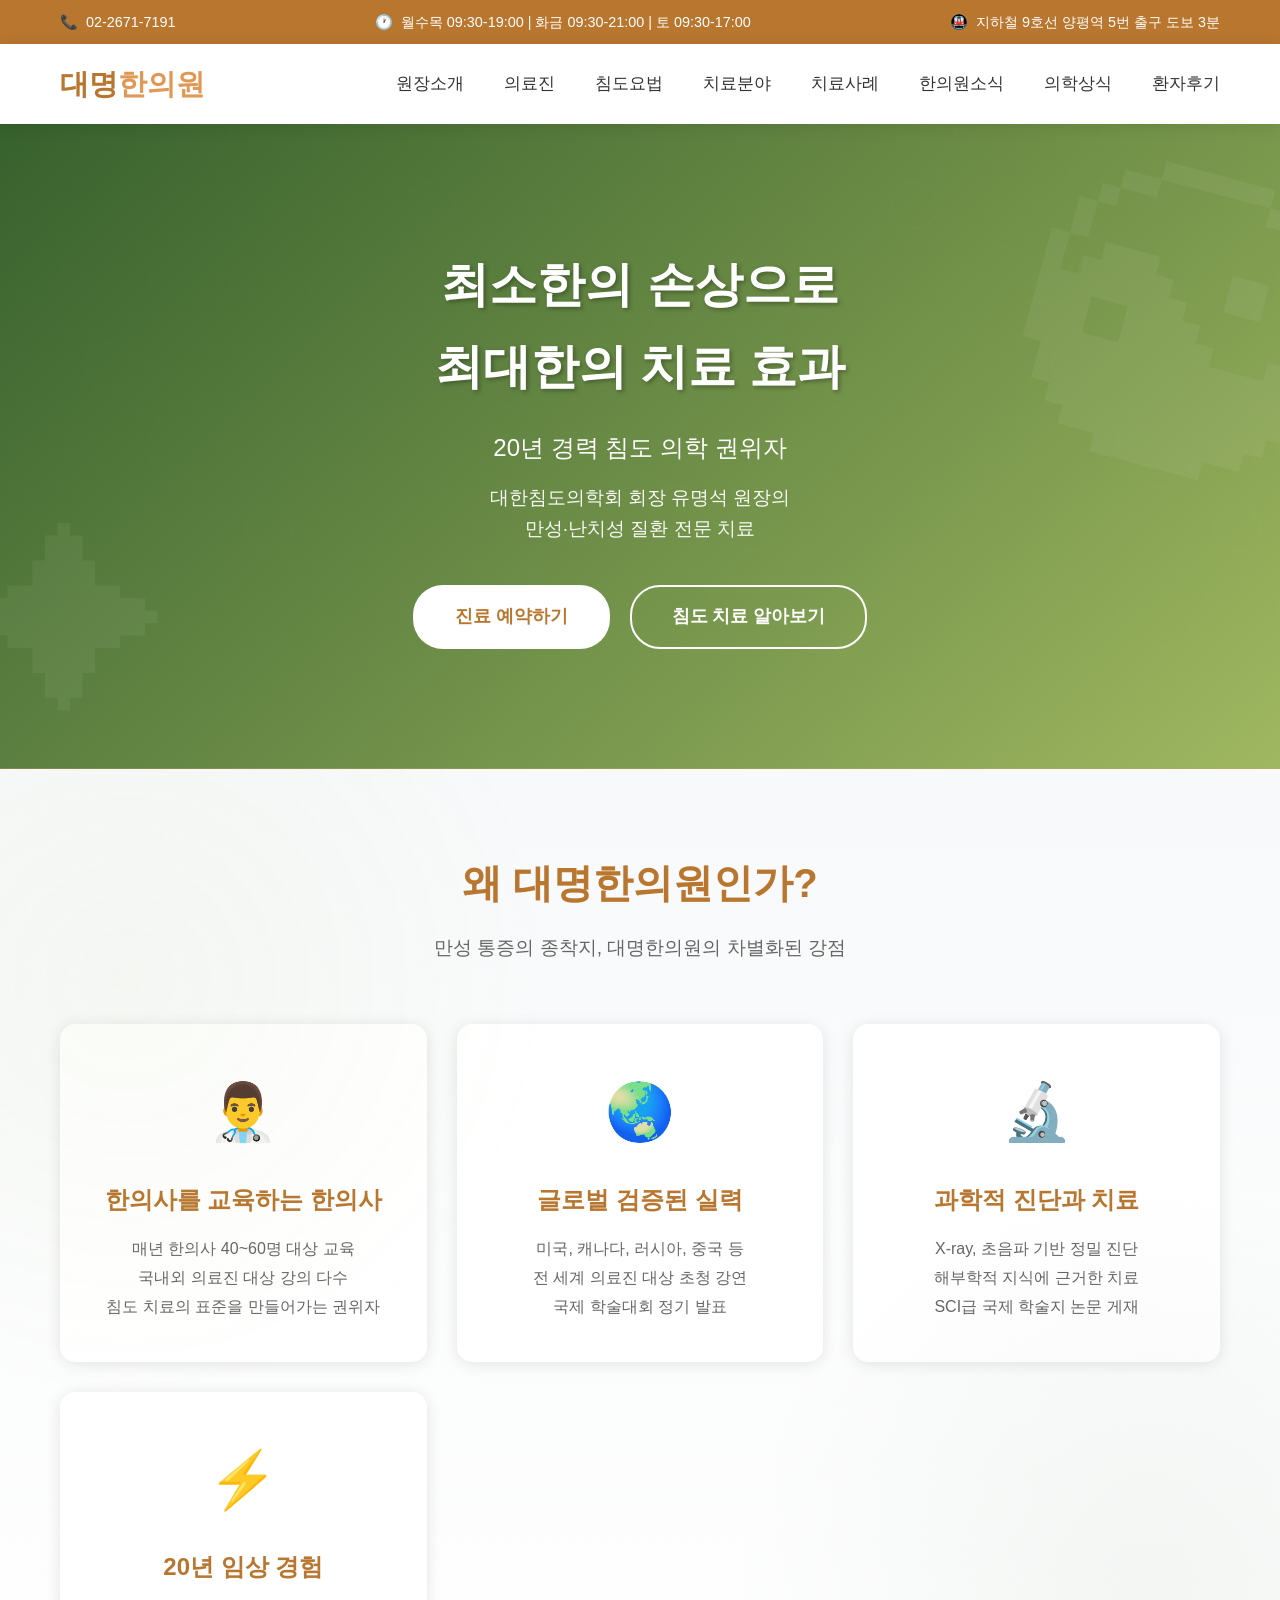
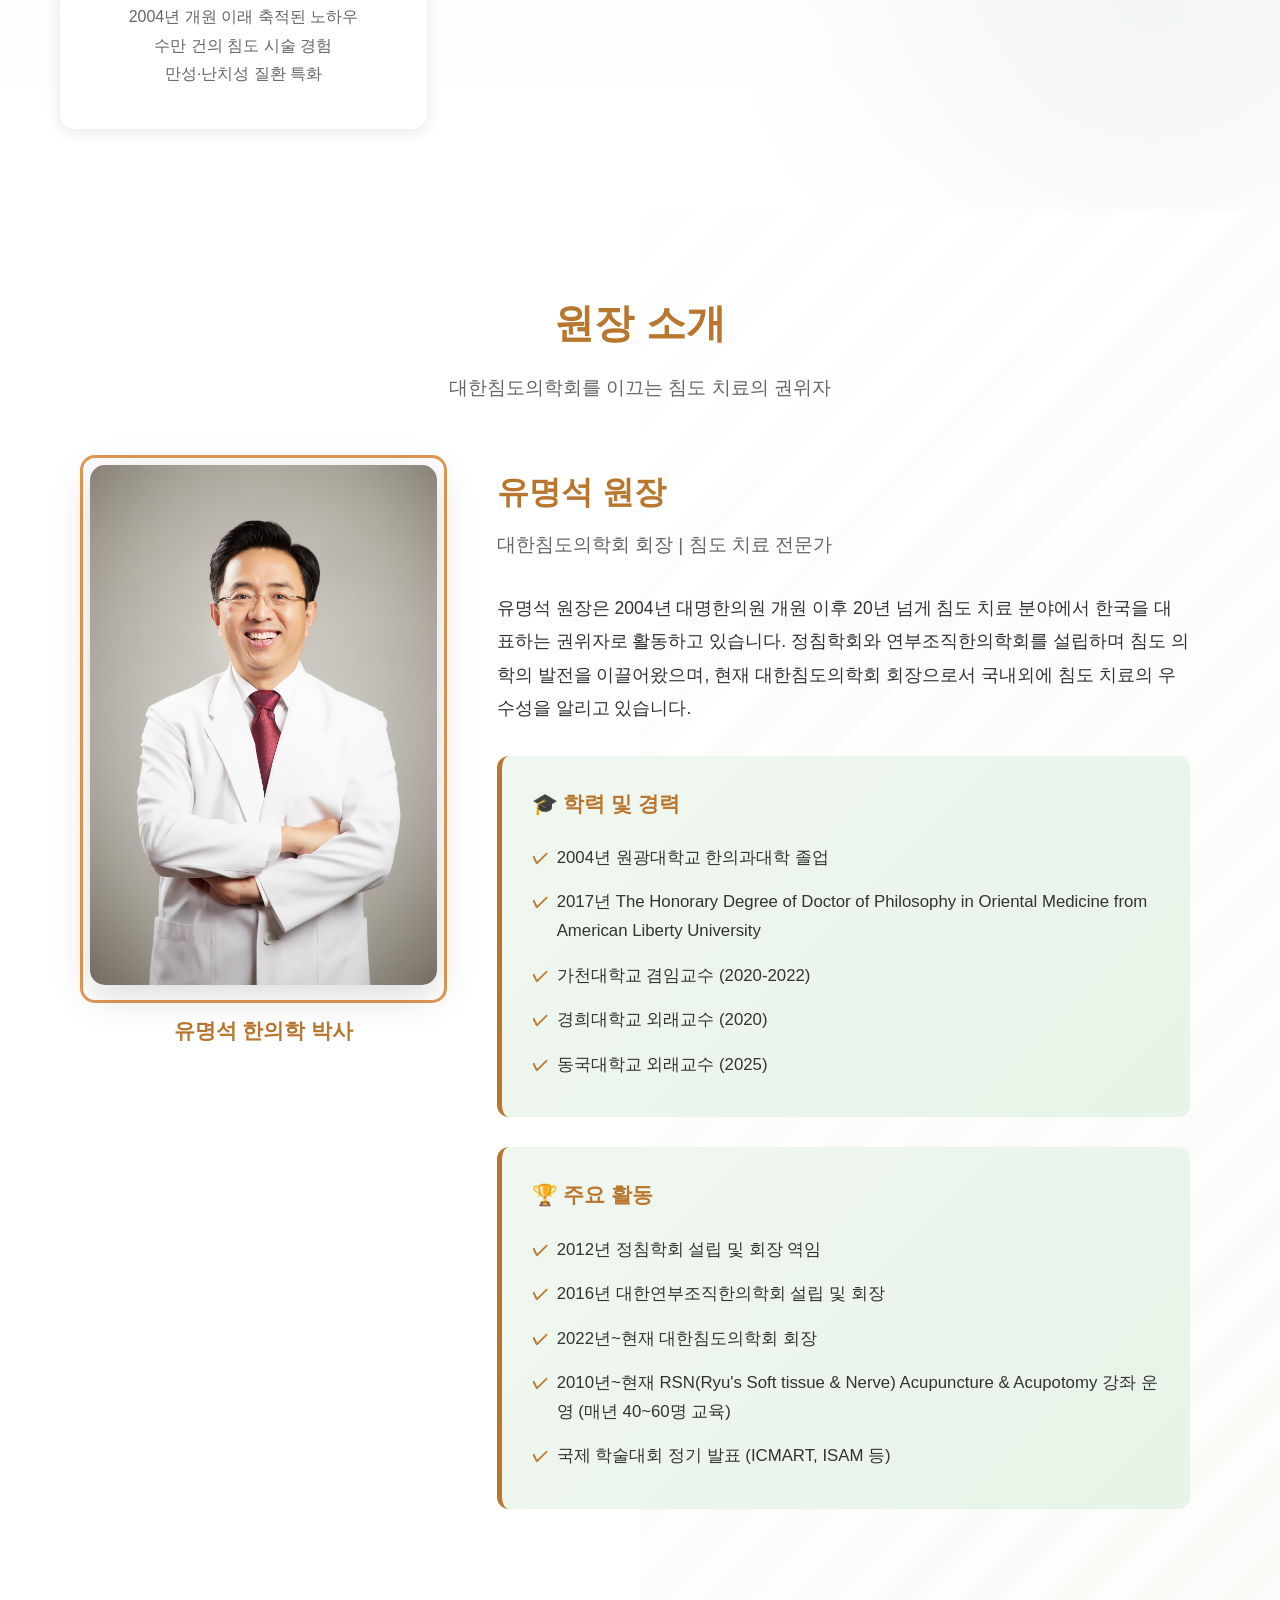
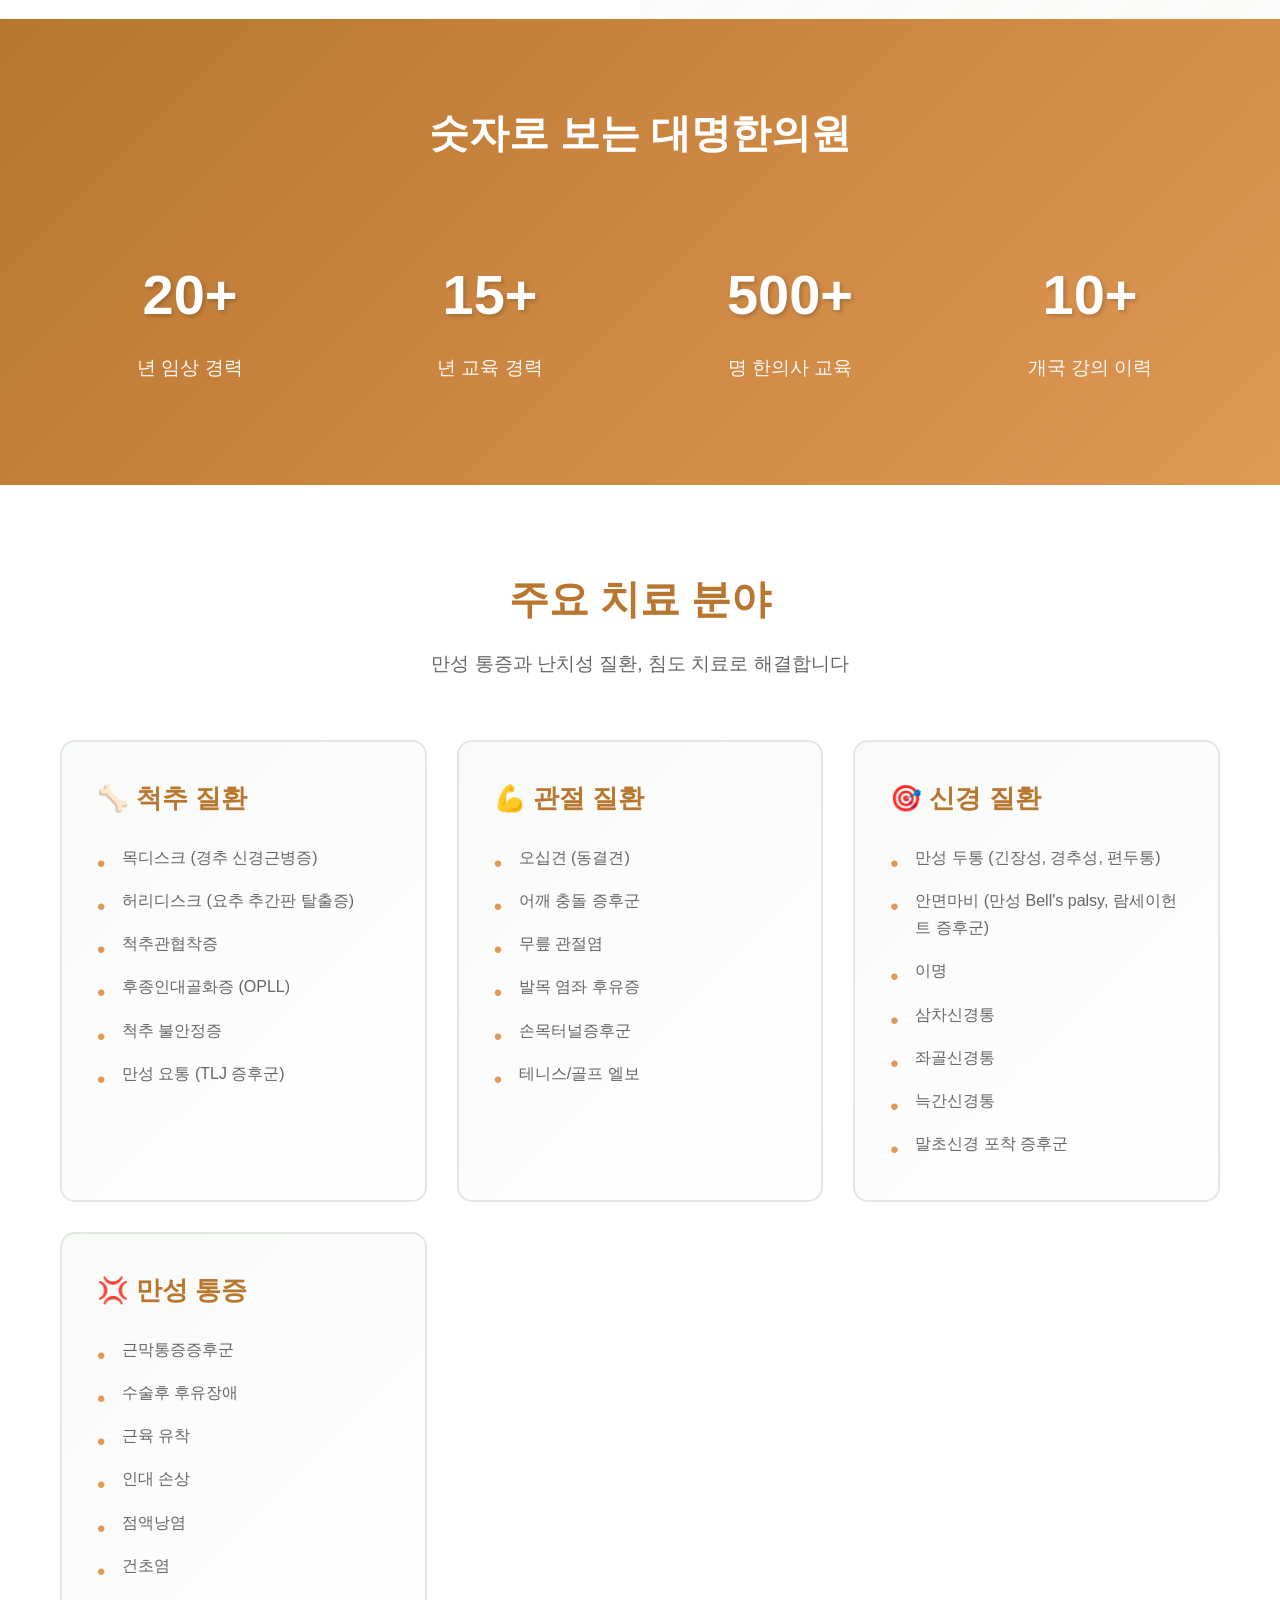
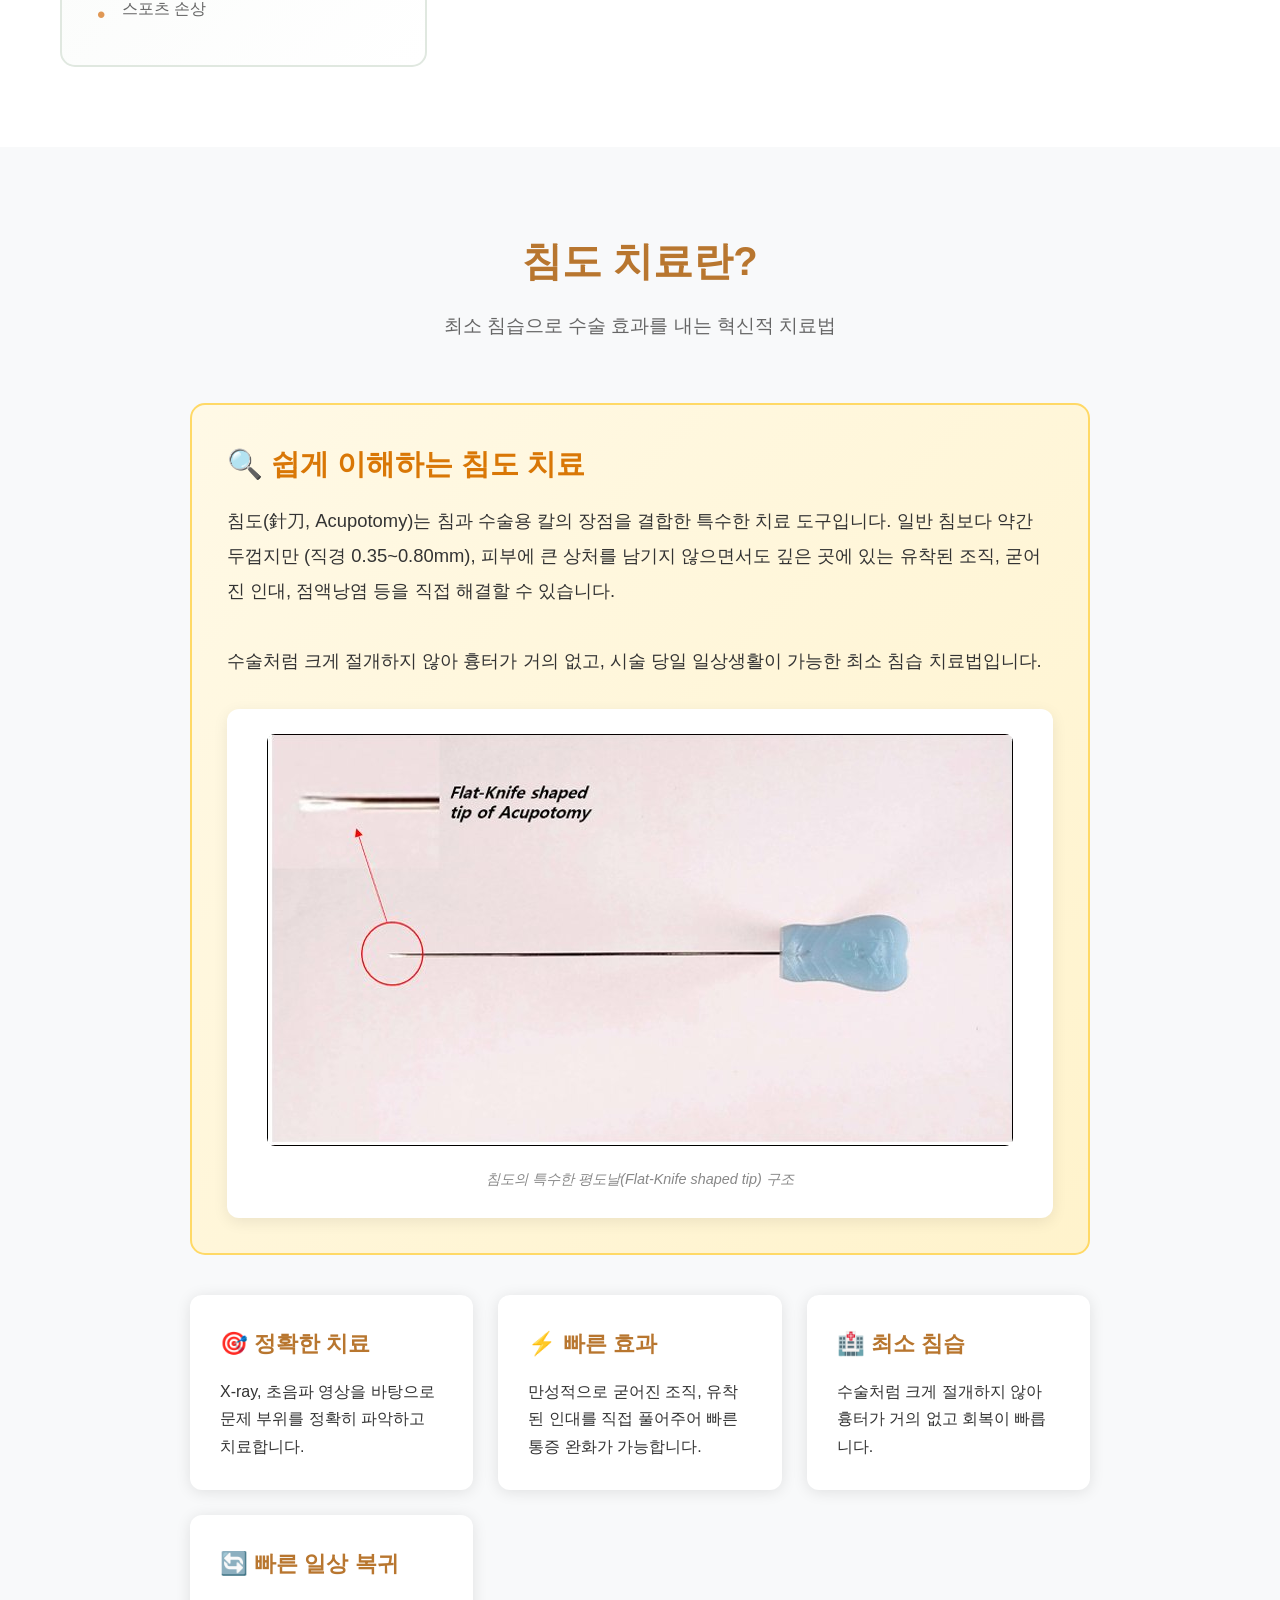
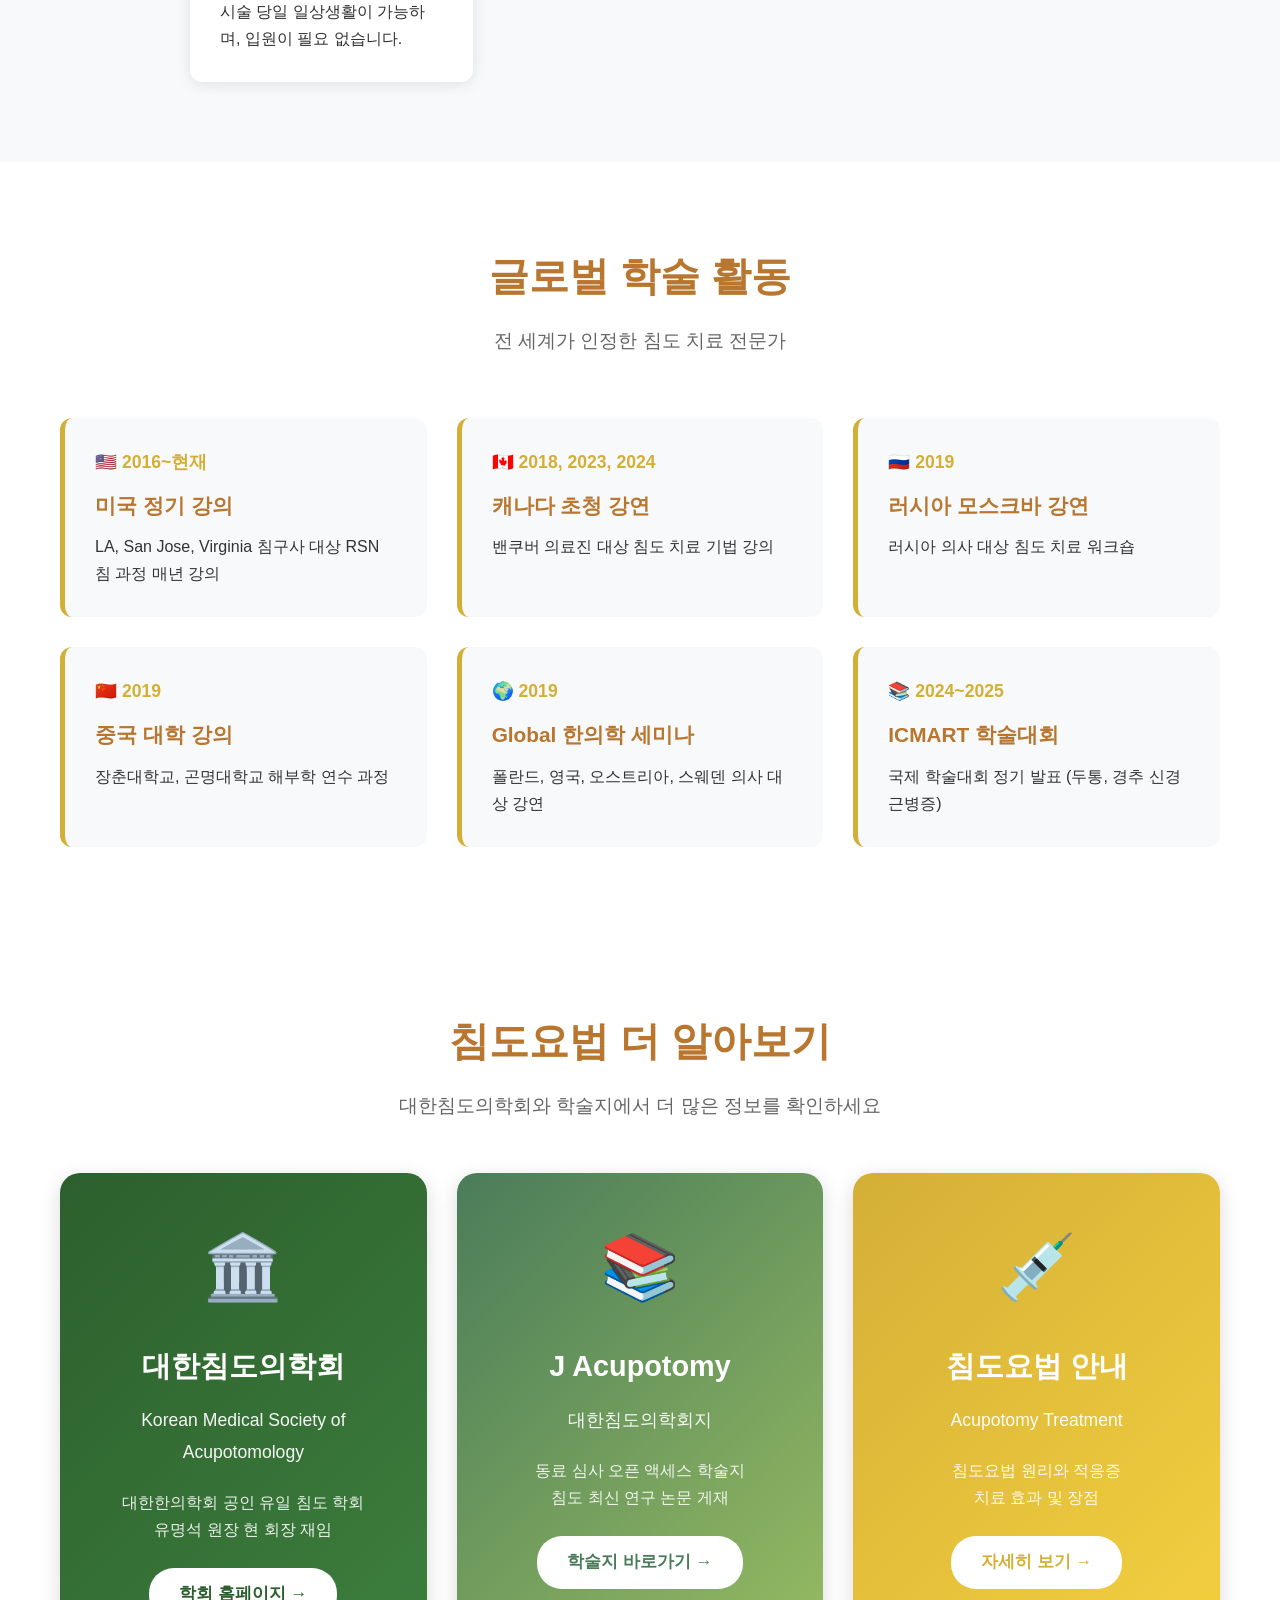
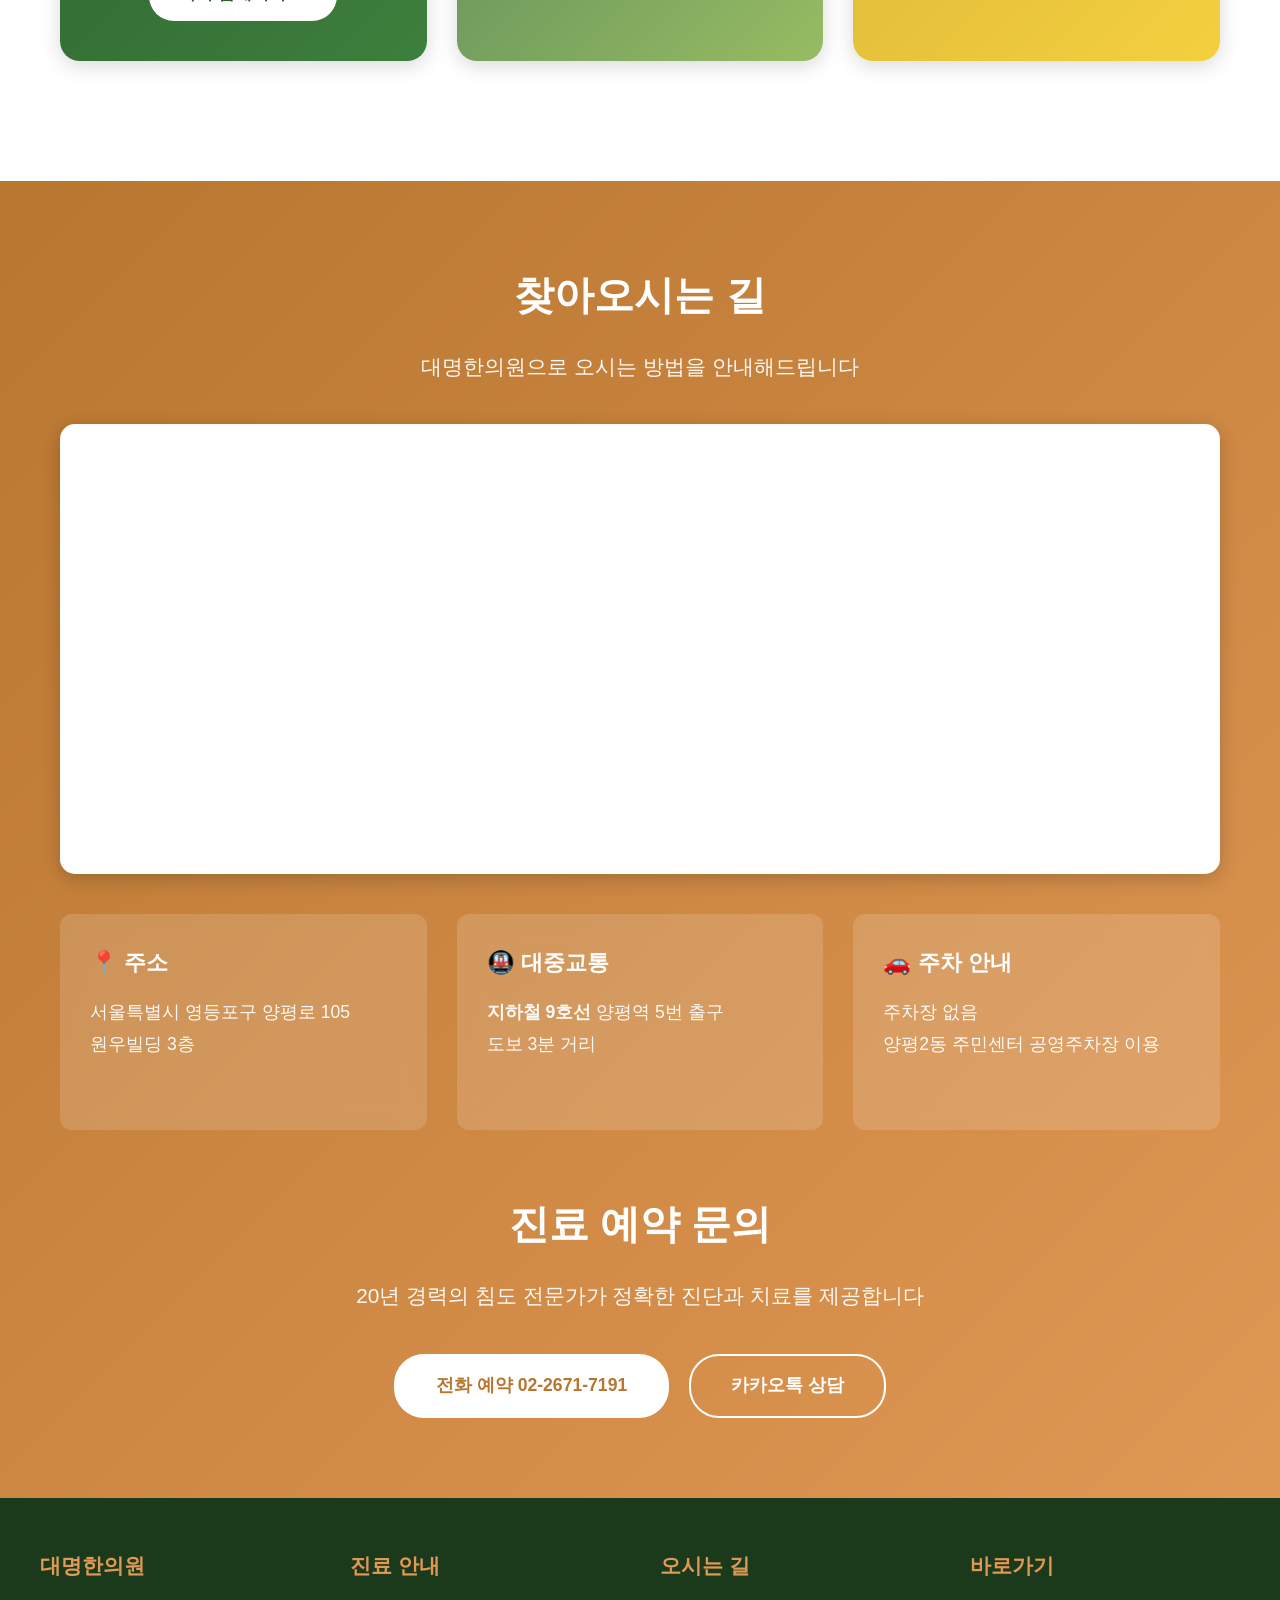
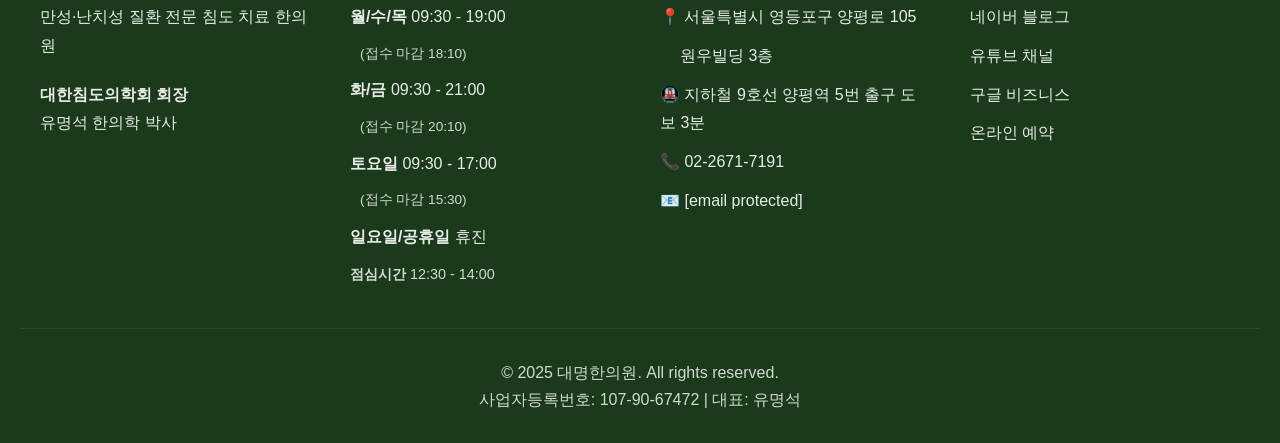
==== index.html @ 182ee4d7 "Update index.html" ====
<!DOCTYPE html>
<html lang="ko">
<head>
    <meta charset="UTF-8">
    <meta name="viewport" content="width=device-width, initial-scale=1.0">
    <meta name="description" content="대명한의원 - 대한침도의학회 회장 류명석 원장의 침도 치료 전문 한의원. 목디스크, 허리디스크, 오십견 등 만성 통증 치료">
    <meta name="keywords" content="침도치료, 대명한의원, 류명석, 목디스크, 허리디스크, 오십견, 만성통증, 낙성대역">
    <title>대명한의원 - 침도 치료 전문 한의원</title>
    <style>
        * {
            margin: 0;
            padding: 0;
            box-sizing: border-box;
        }
        
        :root {
            --primary-color: #b8762f;
            --secondary-color: #e09855;
            --accent-color: #d4af37;
            --text-dark: #333;
            --text-light: #666;
            --bg-light: #f8f9fa;
            --shadow: 0 2px 15px rgba(0,0,0,0.1);
        }
        
        body {
            font-family: 'Noto Sans KR', -apple-system, BlinkMacSystemFont, sans-serif;
            line-height: 1.7;
            color: var(--text-dark);
            background-color: white;
        }
        
        /* 상단 정보바 */
        .top-bar {
            background-color: var(--primary-color);
            color: white;
            padding: 10px 0;
            font-size: 0.9em;
        }
        
        .top-bar-content {
            max-width: 1200px;
            margin: 0 auto;
            padding: 0 20px;
            display: flex;
            justify-content: space-between;
            align-items: center;
            flex-wrap: wrap;
            gap: 15px;
        }
        
        .top-bar-item {
            display: flex;
            align-items: center;
            gap: 8px;
        }
        
        /* 네비게이션 */
        nav {
            background: white;
            box-shadow: var(--shadow);
            position: sticky;
            top: 0;
            z-index: 1000;
        }
        
        .nav-container {
            max-width: 1200px;
            margin: 0 auto;
            padding: 0 20px;
            display: flex;
            justify-content: space-between;
            align-items: center;
            height: 80px;
        }
        
        .logo {
            font-size: 1.8em;
            font-weight: 700;
            color: var(--primary-color);
            text-decoration: none;
        }
        
        .logo span {
            color: var(--secondary-color);
        }
        
        .nav-menu {
            display: flex;
            list-style: none;
            gap: 40px;
        }
        
        .nav-menu a {
            text-decoration: none;
            color: var(--text-dark);
            font-weight: 500;
            font-size: 1.05em;
            transition: color 0.3s;
            position: relative;
        }
        
        .nav-menu a:hover {
            color: var(--primary-color);
        }
        
        .nav-menu a::after {
            content: '';
            position: absolute;
            bottom: -5px;
            left: 0;
            width: 0;
            height: 2px;
            background: var(--primary-color);
            transition: width 0.3s;
        }
        
        .nav-menu a:hover::after {
            width: 100%;
        }
        
        .mobile-menu-btn {
            display: none;
            font-size: 1.5em;
            background: none;
            border: none;
            cursor: pointer;
            color: var(--primary-color);
        }
        
        /* 히어로 섹션 */
        .hero {
            background: 
                linear-gradient(135deg, rgba(44, 95, 45, 0.92) 0%, rgba(151, 188, 98, 0.88) 100%),
                url('hero-bg.jpg');
            background-size: cover;
            background-position: center;
            color: white;
            padding: 120px 20px;
            text-align: center;
            position: relative;
            overflow: hidden;
        }
        
        .hero::before {
            content: '☯';
            position: absolute;
            font-size: 300px;
            opacity: 0.05;
            top: -50px;
            right: -50px;
            transform: rotate(15deg);
            pointer-events: none;
        }
        
        .hero::after {
            content: '✦';
            position: absolute;
            font-size: 200px;
            opacity: 0.05;
            bottom: -30px;
            left: -30px;
            pointer-events: none;
        }
        
        .hero-content {
            max-width: 900px;
            margin: 0 auto;
        }
        
        .hero h1 {
            font-size: 3em;
            margin-bottom: 20px;
            font-weight: 700;
            text-shadow: 2px 2px 4px rgba(0,0,0,0.3);
        }
        
        .hero-tagline {
            font-size: 1.5em;
            margin-bottom: 15px;
            font-weight: 300;
        }
        
        .hero-subtitle {
            font-size: 1.2em;
            margin-bottom: 40px;
            opacity: 0.95;
            line-height: 1.6;
        }
        
        .hero-buttons {
            display: flex;
            gap: 20px;
            justify-content: center;
            flex-wrap: wrap;
        }
        
        .btn {
            display: inline-block;
            padding: 15px 40px;
            border-radius: 30px;
            text-decoration: none;
            font-weight: 600;
            font-size: 1.1em;
            transition: all 0.3s ease;
            border: 2px solid transparent;
        }
        
        .btn-primary {
            background: white;
            color: var(--primary-color);
        }
        
        .btn-primary:hover {
            transform: translateY(-3px);
            box-shadow: 0 10px 25px rgba(0,0,0,0.3);
        }
        
        .btn-secondary {
            background: transparent;
            color: white;
            border-color: white;
        }
        
        .btn-secondary:hover {
            background: white;
            color: var(--primary-color);
        }
        
        /* 컨테이너 */
        .container {
            max-width: 1200px;
            margin: 0 auto;
            padding: 0 20px;
        }
        
        /* 섹션 공통 */
        section {
            padding: 80px 20px;
        }
        
        .section-header {
            text-align: center;
            margin-bottom: 60px;
        }
        
        .section-header h2 {
            font-size: 2.5em;
            color: var(--primary-color);
            margin-bottom: 15px;
        }
        
        .section-header p {
            font-size: 1.2em;
            color: var(--text-light);
        }
        
        /* 특징 섹션 */
        .features {
            background: 
                linear-gradient(180deg, #f8f9fa 0%, #ffffff 100%),
                repeating-linear-gradient(
                    0deg,
                    transparent,
                    transparent 50px,
                    rgba(44, 95, 45, 0.02) 50px,
                    rgba(44, 95, 45, 0.02) 51px
                );
            position: relative;
        }
        
        .features::before {
            content: '';
            position: absolute;
            top: 0;
            left: 0;
            right: 0;
            bottom: 0;
            background-image: 
                radial-gradient(circle at 10% 20%, rgba(151, 188, 98, 0.05) 0%, transparent 30%),
                radial-gradient(circle at 90% 80%, rgba(44, 95, 45, 0.05) 0%, transparent 30%);
            pointer-events: none;
        }
        
        .features-grid {
            display: grid;
            grid-template-columns: repeat(auto-fit, minmax(280px, 1fr));
            gap: 30px;
            margin-top: 50px;
        }
        
        .feature-card {
            background: white;
            padding: 40px 30px;
            border-radius: 15px;
            box-shadow: var(--shadow);
            text-align: center;
            transition: all 0.3s ease;
        }
        
        .feature-card:hover {
            transform: translateY(-10px);
            box-shadow: 0 10px 30px rgba(44, 95, 45, 0.2);
        }
        
        .feature-icon {
            font-size: 3.5em;
            margin-bottom: 20px;
        }
        
        .feature-card h3 {
            color: var(--primary-color);
            font-size: 1.5em;
            margin-bottom: 15px;
        }
        
        .feature-card p {
            color: var(--text-light);
            line-height: 1.8;
        }
        
        /* 원장 소개 */
        .director {
            background: white;
            position: relative;
        }
        
        .director::before {
            content: '';
            position: absolute;
            top: 0;
            right: 0;
            width: 50%;
            height: 100%;
            background: 
                linear-gradient(135deg, transparent 0%, rgba(151, 188, 98, 0.03) 100%),
                repeating-linear-gradient(
                    -45deg,
                    transparent,
                    transparent 30px,
                    rgba(44, 95, 45, 0.01) 30px,
                    rgba(44, 95, 45, 0.01) 60px
                );
            pointer-events: none;
            z-index: 0;
        }
        
        .director .container {
            position: relative;
            z-index: 1;
        }
        
        .director-content {
            display: grid;
            grid-template-columns: 1fr 2fr;
            gap: 60px;
            align-items: start;
            max-width: 1100px;
            margin: 0 auto;
        }
        
        .director-image-section {
            text-align: center;
        }
        
        .director-image-wrapper {
            position: relative;
            display: inline-block;
        }
        
        .director-image-wrapper::before {
            content: '';
            position: absolute;
            top: -10px;
            left: -10px;
            right: -10px;
            bottom: -10px;
            border: 3px solid var(--secondary-color);
            border-radius: 15px;
            z-index: -1;
        }
        
        .director-image {
            width: 100%;
            max-width: 350px;
            border-radius: 15px;
            box-shadow: 0 10px 40px rgba(0,0,0,0.15);
        }
        
        .director-title {
            margin-top: 20px;
            font-size: 1.3em;
            color: var(--primary-color);
            font-weight: 600;
        }
        
        .director-info h3 {
            color: var(--primary-color);
            font-size: 2em;
            margin-bottom: 10px;
        }
        
        .director-position {
            color: var(--text-light);
            font-size: 1.2em;
            margin-bottom: 30px;
        }
        
        .credentials {
            background: linear-gradient(135deg, #f0f7f0 0%, #e8f4e8 100%);
            padding: 30px;
            border-radius: 12px;
            border-left: 5px solid var(--primary-color);
            margin: 30px 0;
        }
        
        .credentials h4 {
            color: var(--primary-color);
            font-size: 1.3em;
            margin-bottom: 15px;
        }
        
        .credentials ul {
            list-style: none;
        }
        
        .credentials li {
            padding: 8px 0;
            padding-left: 25px;
            position: relative;
            font-size: 1.05em;
        }
        
        .credentials li::before {
            content: '✓';
            position: absolute;
            left: 0;
            color: var(--primary-color);
            font-weight: bold;
        }
        
        /* 통계 */
        .stats {
            background: linear-gradient(135deg, var(--primary-color) 0%, var(--secondary-color) 100%);
            color: white;
            text-align: center;
        }
        
        .stats-grid {
            display: grid;
            grid-template-columns: repeat(auto-fit, minmax(200px, 1fr));
            gap: 40px;
            margin-top: 50px;
        }
        
        .stat-item {
            padding: 20px;
        }
        
        .stat-number {
            font-size: 3.5em;
            font-weight: 700;
            margin-bottom: 10px;
            text-shadow: 2px 2px 4px rgba(0,0,0,0.2);
        }
        
        .stat-label {
            font-size: 1.2em;
            opacity: 0.95;
        }
        
        /* 치료 분야 */
        .treatments {
            background: white;
        }
        
        .treatment-grid {
            display: grid;
            grid-template-columns: repeat(auto-fit, minmax(300px, 1fr));
            gap: 30px;
            margin-top: 50px;
        }
        
        .treatment-card {
            background: linear-gradient(135deg, #f8faf8 0%, #ffffff 100%);
            padding: 35px;
            border-radius: 15px;
            border: 2px solid #e0e8e0;
            transition: all 0.3s ease;
        }
        
        .treatment-card:hover {
            border-color: var(--secondary-color);
            box-shadow: 0 8px 25px rgba(44, 95, 45, 0.15);
            transform: translateY(-5px);
        }
        
        .treatment-card h3 {
            color: var(--primary-color);
            font-size: 1.6em;
            margin-bottom: 15px;
            display: flex;
            align-items: center;
            gap: 10px;
        }
        
        .treatment-card ul {
            list-style: none;
            color: var(--text-light);
        }
        
        .treatment-card li {
            padding: 8px 0;
            padding-left: 25px;
            position: relative;
        }
        
        .treatment-card li::before {
            content: '•';
            position: absolute;
            left: 0;
            color: var(--secondary-color);
            font-size: 1.5em;
        }
        
        /* 침도 설명 */
        .acupotomy-info {
            background: var(--bg-light);
        }
        
        .acupotomy-content {
            max-width: 900px;
            margin: 0 auto;
        }
        
        .info-highlight {
            background: linear-gradient(135deg, #fff9e6 0%, #fff3cc 100%);
            padding: 35px;
            border-radius: 15px;
            border: 2px solid #ffd966;
            margin: 30px 0;
        }
        
        .info-highlight h3 {
            color: #d97706;
            font-size: 1.8em;
            margin-bottom: 15px;
        }
        
        .info-highlight p {
            font-size: 1.15em;
            line-height: 1.9;
            color: var(--text-dark);
        }
        
        .comparison-grid {
            display: grid;
            grid-template-columns: repeat(auto-fit, minmax(250px, 1fr));
            gap: 25px;
            margin-top: 40px;
        }
        
        .comparison-item {
            background: white;
            padding: 30px;
            border-radius: 12px;
            box-shadow: var(--shadow);
        }
        
        .comparison-item h4 {
            color: var(--primary-color);
            font-size: 1.4em;
            margin-bottom: 15px;
            display: flex;
            align-items: center;
            gap: 10px;
        }
        
        /* 글로벌 활동 */
        .global {
            background: white;
        }
        
        .global-grid {
            display: grid;
            grid-template-columns: repeat(auto-fit, minmax(280px, 1fr));
            gap: 30px;
            margin-top: 50px;
        }
        
        .global-card {
            background: var(--bg-light);
            padding: 30px;
            border-radius: 12px;
            border-left: 5px solid var(--accent-color);
        }
        
        .global-card h4 {
            color: var(--primary-color);
            font-size: 1.3em;
            margin-bottom: 10px;
        }
        
        .global-year {
            color: var(--accent-color);
            font-weight: 600;
            font-size: 1.1em;
            margin-bottom: 10px;
        }
        
        /* CTA 섹션 */
        .cta {
            background: linear-gradient(135deg, var(--primary-color) 0%, var(--secondary-color) 100%);
            color: white;
            text-align: center;
            padding: 80px 20px;
        }
        
        .cta h2 {
            font-size: 2.5em;
            margin-bottom: 20px;
        }
        
        .cta p {
            font-size: 1.3em;
            margin-bottom: 40px;
            opacity: 0.95;
        }
        
        /* 푸터 */
        footer {
            background: #1a3a1b;
            color: white;
            padding: 50px 20px 30px;
        }
        
        .footer-content {
            max-width: 1200px;
            margin: 0 auto;
            display: grid;
            grid-template-columns: repeat(auto-fit, minmax(250px, 1fr));
            gap: 40px;
            margin-bottom: 30px;
        }
        
        .footer-section h3 {
            color: var(--secondary-color);
            margin-bottom: 20px;
            font-size: 1.3em;
        }
        
        .footer-section p,
        .footer-section li {
            margin-bottom: 10px;
            opacity: 0.9;
            line-height: 1.8;
        }
        
        .footer-section ul {
            list-style: none;
        }
        
        .footer-section a {
            color: white;
            text-decoration: none;
            transition: color 0.3s;
        }
        
        .footer-section a:hover {
            color: var(--secondary-color);
        }
        
        .footer-bottom {
            text-align: center;
            padding-top: 30px;
            border-top: 1px solid rgba(255,255,255,0.1);
            opacity: 0.8;
        }
        
        /* 반응형 */
        @media (max-width: 968px) {
            .nav-menu {
                display: none;
            }
            
            .mobile-menu-btn {
                display: block;
            }
            
            .hero h1 {
                font-size: 2.2em;
            }
            
            .hero-tagline {
                font-size: 1.2em;
            }
            
            .director-content {
                grid-template-columns: 1fr;
                gap: 40px;
            }
            
            .section-header h2 {
                font-size: 2em;
            }
        }
        
        @media (max-width: 640px) {
            .hero h1 {
                font-size: 1.8em;
            }
            
            .hero-buttons {
                flex-direction: column;
            }
            
            .btn {
                width: 100%;
            }
            
            .stat-number {
                font-size: 2.5em;
            }
        }
    </style>
</head>
<body>
    <!-- 상단 정보바 -->
    <div class="top-bar">
        <div class="top-bar-content">
            <div class="top-bar-item">
                <span>📞</span>
                <span>02-2671-7191</span>
            </div>
            <div class="top-bar-item">
                <span>🕐</span>
                <span>월수목 09:30-19:00 | 화금 09:30-21:00 | 토 09:30-17:00</span>
            </div>
            <div class="top-bar-item">
                <span>🚇</span>
                <span>지하철 9호선 양평역 5번 출구 도보 3분</span>
            </div>
        </div>
    </div>

    <!-- 네비게이션 -->
    <nav>
        <div class="nav-container">
            <a href="#" class="logo">대명<span>한의원</span></a>
            <ul class="nav-menu">
                <li><a href="#about">원장소개</a></li>
                <li><a href="doctors.html">의료진</a></li>
                <li><a href="acupotomy.html">침도요법</a></li>
                <li><a href="#treatment">치료분야</a></li>
                <li><a href="cases.html">치료사례</a></li>
                <li><a href="news.html">한의원소식</a></li>
                <li><a href="health-tips.html">의학상식</a></li>
                <li><a href="reviews.html">환자후기</a></li>
            </ul>
            <button class="mobile-menu-btn">☰</button>
        </div>
    </nav>

    <!-- 히어로 섹션 -->
    <section class="hero">
        <div class="hero-content">
            <h1>최소한의 손상으로<br>최대한의 치료 효과</h1>
            <p class="hero-tagline">20년 경력 침도 의학 권위자</p>
            <p class="hero-subtitle">
                대한침도의학회 회장 유명석 원장의<br>
                만성·난치성 질환 전문 치료
            </p>
            <div class="hero-buttons">
                <a href="#contact" class="btn btn-primary">진료 예약하기</a>
                <a href="#acupotomy" class="btn btn-secondary">침도 치료 알아보기</a>
            </div>
        </div>
    </section>

    <!-- 특징 섹션 -->
    <section class="features">
        <div class="container">
            <div class="section-header">
                <h2>왜 대명한의원인가?</h2>
                <p>만성 통증의 종착지, 대명한의원의 차별화된 강점</p>
            </div>
            <div class="features-grid">
                <div class="feature-card">
                    <div class="feature-icon">👨‍⚕️</div>
                    <h3>한의사를 교육하는 한의사</h3>
                    <p>매년 한의사 40~60명 대상 교육<br>국내외 의료진 대상 강의 다수<br>침도 치료의 표준을 만들어가는 권위자</p>
                </div>
                <div class="feature-card">
                    <div class="feature-icon">🌏</div>
                    <h3>글로벌 검증된 실력</h3>
                    <p>미국, 캐나다, 러시아, 중국 등<br>전 세계 의료진 대상 초청 강연<br>국제 학술대회 정기 발표</p>
                </div>
                <div class="feature-card">
                    <div class="feature-icon">🔬</div>
                    <h3>과학적 진단과 치료</h3>
                    <p>X-ray, 초음파 기반 정밀 진단<br>해부학적 지식에 근거한 치료<br>SCI급 국제 학술지 논문 게재</p>
                </div>
                <div class="feature-card">
                    <div class="feature-icon">⚡</div>
                    <h3>20년 임상 경험</h3>
                    <p>2004년 개원 이래 축적된 노하우<br>수만 건의 침도 시술 경험<br>만성·난치성 질환 특화</p>
                </div>
            </div>
        </div>
    </section>

    <!-- 원장 소개 -->
    <section class="director" id="about">
        <div class="container">
            <div class="section-header">
                <h2>원장 소개</h2>
                <p>대한침도의학회를 이끄는 침도 치료의 권위자</p>
            </div>
            <div class="director-content">
                <div class="director-image-section">
                    <div class="director-image-wrapper">
                        <img src="ryu-director.jpg" alt="유명석 원장" class="director-image">
                    </div>
                    <p class="director-title">유명석 한의학 박사</p>
                </div>
                <div class="director-info">
                    <h3>유명석 원장</h3>
                    <p class="director-position">대한침도의학회 회장 | 침도 치료 전문가</p>
                    
                    <p style="font-size: 1.1em; line-height: 1.9; margin-bottom: 30px;">
                        유명석 원장은 2004년 대명한의원 개원 이후 20년 넘게 침도 치료 분야에서 
                        한국을 대표하는 권위자로 활동하고 있습니다. 정침학회와 연부조직한의학회를 
                        설립하며 침도 의학의 발전을 이끌어왔으며, 현재 대한침도의학회 회장으로서 
                        국내외에 침도 치료의 우수성을 알리고 있습니다.
                    </p>
                    
                    <div class="credentials">
                        <h4>🎓 학력 및 경력</h4>
                        <ul>
                            <li>2004년 원광대학교 한의과대학 졸업</li>
                            <li>2017년 The Honorary Degree of Doctor of Philosophy in Oriental Medicine from American Liberty University</li>
                            <li>가천대학교 겸임교수 (2020-2022)</li>
                            <li>경희대학교 외래교수 (2020)</li>
                            <li>동국대학교 외래교수 (2025)</li>
                        </ul>
                    </div>
                    
                    <div class="credentials">
                        <h4>🏆 주요 활동</h4>
                        <ul>
                            <li>2012년 정침학회 설립 및 회장 역임</li>
                            <li>2016년 대한연부조직한의학회 설립 및 회장</li>
                            <li>2022년~현재 대한침도의학회 회장</li>
                            <li>2010년~현재 RSN(Ryu's Soft tissue & Nerve) Acupuncture & Acupotomy 강좌 운영 (매년 40~60명 교육)</li>
                            <li>국제 학술대회 정기 발표 (ICMART, ISAM 등)</li>
                        </ul>
                    </div>
                </div>
            </div>
        </div>
    </section>

    <!-- 통계 섹션 -->
    <section class="stats">
        <div class="container">
            <div class="section-header">
                <h2 style="color: white;">숫자로 보는 대명한의원</h2>
            </div>
            <div class="stats-grid">
                <div class="stat-item">
                    <div class="stat-number">20+</div>
                    <div class="stat-label">년 임상 경력</div>
                </div>
                <div class="stat-item">
                    <div class="stat-number">15+</div>
                    <div class="stat-label">년 교육 경력</div>
                </div>
                <div class="stat-item">
                    <div class="stat-number">500+</div>
                    <div class="stat-label">명 한의사 교육</div>
                </div>
                <div class="stat-item">
                    <div class="stat-number">10+</div>
                    <div class="stat-label">개국 강의 이력</div>
                </div>
            </div>
        </div>
    </section>

    <!-- 치료 분야 -->
    <section class="treatments" id="treatment">
        <div class="container">
            <div class="section-header">
                <h2>주요 치료 분야</h2>
                <p>만성 통증과 난치성 질환, 침도 치료로 해결합니다</p>
            </div>
            <div class="treatment-grid">
                <div class="treatment-card">
                    <h3>🦴 척추 질환</h3>
                    <ul>
                        <li>목디스크 (경추 신경근병증)</li>
                        <li>허리디스크 (요추 추간판 탈출증)</li>
                        <li>척추관협착증</li>
                        <li>후종인대골화증 (OPLL)</li>
                        <li>척추 불안정증</li>
                        <li>만성 요통 (TLJ 증후군)</li>
                    </ul>
                </div>
                <div class="treatment-card">
                    <h3>💪 관절 질환</h3>
                    <ul>
                        <li>오십견 (동결견)</li>
                        <li>어깨 충돌 증후군</li>
                        <li>무릎 관절염</li>
                        <li>발목 염좌 후유증</li>
                        <li>손목터널증후군</li>
                        <li>테니스/골프 엘보</li>
                    </ul>
                </div>
                <div class="treatment-card">
                    <h3>🎯 신경 질환</h3>
                    <ul>
                        <li>만성 두통 (긴장성, 경추성, 편두통)</li>
                        <li>안면마비 (만성 Bell's palsy, 람세이헌트 증후군)</li>
                        <li>이명</li>
                        <li>삼차신경통</li>
                        <li>좌골신경통</li>
                        <li>늑간신경통</li>
                        <li>말초신경 포착 증후군</li>
                    </ul>
                </div>
                <div class="treatment-card">
                    <h3>💢 만성 통증</h3>
                    <ul>
                        <li>근막통증증후군</li>
                        <li>수술후 후유장애</li>
                        <li>근육 유착</li>
                        <li>인대 손상</li>
                        <li>점액낭염</li>
                        <li>건초염</li>
                        <li>스포츠 손상</li>
                    </ul>
                </div>
        </div>
    </section>

    <!-- 침도 치료 설명 -->
    <section class="acupotomy-info" id="acupotomy">
        <div class="container">
            <div class="section-header">
                <h2>침도 치료란?</h2>
                <p>최소 침습으로 수술 효과를 내는 혁신적 치료법</p>
            </div>
            <div class="acupotomy-content">
                <div class="info-highlight">
                    <h3>🔍 쉽게 이해하는 침도 치료</h3>
                    <p>
                        침도(針刀, Acupotomy)는 침과 수술용 칼의 장점을 결합한 특수한 치료 도구입니다. 
                        일반 침보다 약간 두껍지만 (직경 0.35~0.80mm), 피부에 큰 상처를 남기지 않으면서도 
                        깊은 곳에 있는 유착된 조직, 굳어진 인대, 점액낭염 등을 직접 해결할 수 있습니다.
                        <br><br>
                        수술처럼 크게 절개하지 않아 흉터가 거의 없고, 시술 당일 일상생활이 가능한 
                        최소 침습 치료법입니다.
                    </p>
                    
                    <!-- 실제 침도 사진 -->
                    <div style="text-align: center; margin-top: 30px; padding: 25px; background: white; border-radius: 12px; box-shadow: 0 4px 15px rgba(0,0,0,0.08);">
                        <img src="acupotomy-real.jpg" alt="침도의 Flat-Knife shaped tip" style="max-width: 100%; height: auto; border-radius: 8px;">
                        <p style="margin-top: 12px; color: #888; font-size: 0.9em; font-style: italic;">
                            침도의 특수한 평도날(Flat-Knife shaped tip) 구조
                        </p>
                    </div>
                </div>
                
                <div class="comparison-grid">
                    <div class="comparison-item">
                        <h4>🎯 정확한 치료</h4>
                        <p>X-ray, 초음파 영상을 바탕으로 문제 부위를 정확히 파악하고 치료합니다.</p>
                    </div>
                    <div class="comparison-item">
                        <h4>⚡ 빠른 효과</h4>
                        <p>만성적으로 굳어진 조직, 유착된 인대를 직접 풀어주어 빠른 통증 완화가 가능합니다.</p>
                    </div>
                    <div class="comparison-item">
                        <h4>🏥 최소 침습</h4>
                        <p>수술처럼 크게 절개하지 않아 흉터가 거의 없고 회복이 빠릅니다.</p>
                    </div>
                    <div class="comparison-item">
                        <h4>🔄 빠른 일상 복귀</h4>
                        <p>시술 당일 일상생활이 가능하며, 입원이 필요 없습니다.</p>
                    </div>
                </div>
            </div>
        </div>
    </section>

    <!-- 글로벌 활동 -->
    <section class="global" id="global">
        <div class="container">
            <div class="section-header">
                <h2>글로벌 학술 활동</h2>
                <p>전 세계가 인정한 침도 치료 전문가</p>
            </div>
            <div class="global-grid">
                <div class="global-card">
                    <div class="global-year">🇺🇸 2016~현재</div>
                    <h4>미국 정기 강의</h4>
                    <p>LA, San Jose, Virginia 침구사 대상 RSN 침 과정 매년 강의</p>
                </div>
                <div class="global-card">
                    <div class="global-year">🇨🇦 2018, 2023, 2024</div>
                    <h4>캐나다 초청 강연</h4>
                    <p>밴쿠버 의료진 대상 침도 치료 기법 강의</p>
                </div>
                <div class="global-card">
                    <div class="global-year">🇷🇺 2019</div>
                    <h4>러시아 모스크바 강연</h4>
                    <p>러시아 의사 대상 침도 치료 워크숍</p>
                </div>
                <div class="global-card">
                    <div class="global-year">🇨🇳 2019</div>
                    <h4>중국 대학 강의</h4>
                    <p>장춘대학교, 곤명대학교 해부학 연수 과정</p>
                </div>
                <div class="global-card">
                    <div class="global-year">🌍 2019</div>
                    <h4>Global 한의학 세미나</h4>
                    <p>폴란드, 영국, 오스트리아, 스웨덴 의사 대상 강연</p>
                </div>
                <div class="global-card">
                    <div class="global-year">📚 2024~2025</div>
                    <h4>ICMART 학술대회</h4>
                    <p>국제 학술대회 정기 발표 (두통, 경추 신경근병증)</p>
                </div>
            </div>
        </div>
    </section>

    <!-- 침도 학회 & 학술지 배너 -->
    <section style="background: white; padding: 80px 20px;">
        <div class="container">
            <div style="text-align: center; margin-bottom: 50px;">
                <h2 style="font-size: 2.5em; color: var(--primary-color); margin-bottom: 15px;">침도요법 더 알아보기</h2>
                <p style="font-size: 1.2em; color: var(--text-light);">대한침도의학회와 학술지에서 더 많은 정보를 확인하세요</p>
            </div>
            
            <div style="display: grid; grid-template-columns: repeat(auto-fit, minmax(320px, 1fr)); gap: 30px; margin-bottom: 40px;">
                <!-- 대한침도의학회 배너 -->
                <a href="http://www.acupotomy.kr/" target="_blank" style="text-decoration: none;">
                    <div style="background: linear-gradient(135deg, #2c5f2d 0%, #3d7f3d 100%); color: white; padding: 40px; border-radius: 20px; text-align: center; transition: all 0.3s ease; box-shadow: 0 5px 20px rgba(0,0,0,0.15); height: 100%;" onmouseover="this.style.transform='translateY(-10px)'; this.style.boxShadow='0 10px 30px rgba(44,95,45,0.3)';" onmouseout="this.style.transform='translateY(0)'; this.style.boxShadow='0 5px 20px rgba(0,0,0,0.15)';">
                        <div style="font-size: 4em; margin-bottom: 20px;">🏛️</div>
                        <h3 style="font-size: 1.8em; margin-bottom: 15px; font-weight: 700;">대한침도의학회</h3>
                        <p style="font-size: 1.1em; line-height: 1.8; opacity: 0.95; margin-bottom: 20px;">
                            Korean Medical Society of Acupotomology
                        </p>
                        <p style="font-size: 1em; opacity: 0.9; margin-bottom: 25px;">
                            대한한의학회 공인 유일 침도 학회<br>
                            유명석 원장 현 회장 재임
                        </p>
                        <div style="display: inline-block; padding: 12px 30px; background: white; color: #2c5f2d; border-radius: 25px; font-weight: 600; font-size: 1.05em;">
                            학회 홈페이지 →
                        </div>
                    </div>
                </a>
                
                <!-- J Acupotomy 학술지 배너 -->
                <a href="https://www.jkmst.org/" target="_blank" style="text-decoration: none;">
                    <div style="background: linear-gradient(135deg, #4a7c59 0%, #97bc62 100%); color: white; padding: 40px; border-radius: 20px; text-align: center; transition: all 0.3s ease; box-shadow: 0 5px 20px rgba(0,0,0,0.15); height: 100%;" onmouseover="this.style.transform='translateY(-10px)'; this.style.boxShadow='0 10px 30px rgba(74,124,89,0.3)';" onmouseout="this.style.transform='translateY(0)'; this.style.boxShadow='0 5px 20px rgba(0,0,0,0.15)';">
                        <div style="font-size: 4em; margin-bottom: 20px;">📚</div>
                        <h3 style="font-size: 1.8em; margin-bottom: 15px; font-weight: 700;">J Acupotomy</h3>
                        <p style="font-size: 1.1em; line-height: 1.8; opacity: 0.95; margin-bottom: 20px;">
                            대한침도의학회지
                        </p>
                        <p style="font-size: 1em; opacity: 0.9; margin-bottom: 25px;">
                            동료 심사 오픈 액세스 학술지<br>
                            침도 최신 연구 논문 게재
                        </p>
                        <div style="display: inline-block; padding: 12px 30px; background: white; color: #4a7c59; border-radius: 25px; font-weight: 600; font-size: 1.05em;">
                            학술지 바로가기 →
                        </div>
                    </div>
                </a>
                
                <!-- 침도요법 상세 페이지 배너 -->
                <a href="acupotomy.html" style="text-decoration: none;">
                    <div style="background: linear-gradient(135deg, #d4af37 0%, #f4d03f 100%); color: white; padding: 40px; border-radius: 20px; text-align: center; transition: all 0.3s ease; box-shadow: 0 5px 20px rgba(0,0,0,0.15); height: 100%;" onmouseover="this.style.transform='translateY(-10px)'; this.style.boxShadow='0 10px 30px rgba(212,175,55,0.3)';" onmouseout="this.style.transform='translateY(0)'; this.style.boxShadow='0 5px 20px rgba(0,0,0,0.15)';">
                        <div style="font-size: 4em; margin-bottom: 20px;">💉</div>
                        <h3 style="font-size: 1.8em; margin-bottom: 15px; font-weight: 700;">침도요법 안내</h3>
                        <p style="font-size: 1.1em; line-height: 1.8; opacity: 0.95; margin-bottom: 20px;">
                            Acupotomy Treatment
                        </p>
                        <p style="font-size: 1em; opacity: 0.9; margin-bottom: 25px;">
                            침도요법 원리와 적응증<br>
                            치료 효과 및 장점
                        </p>
                        <div style="display: inline-block; padding: 12px 30px; background: white; color: #d4af37; border-radius: 25px; font-weight: 600; font-size: 1.05em;">
                            자세히 보기 →
                        </div>
                    </div>
                </a>
            </div>
        </div>
    </section>

    <!-- CTA -->
    <section class="cta" id="contact">
        <div class="container">
            <h2>찾아오시는 길</h2>
            <p style="margin-bottom: 40px;">대명한의원으로 오시는 방법을 안내해드립니다</p>
            
            <!-- 지도 영역 -->
            <div style="background: white; border-radius: 15px; overflow: hidden; margin-bottom: 40px; box-shadow: 0 5px 20px rgba(0,0,0,0.2);">
                <!-- 카카오맵 -->
                <div id="map" style="width:100%;height:450px;"></div>
            </div>
            
            <script type="text/javascript" src="https://dapi.kakao.com/v2/maps/sdk.js?appkey=8f167b2f05f56acd48780cc0c6f56843"></script>
            <script>
                // 카카오맵 로드 대기
                window.addEventListener('load', function() {
                    if (typeof kakao !== 'undefined' && kakao.maps) {
                        var container = document.getElementById('map');
                        var options = {
                            center: new kakao.maps.LatLng(37.5244, 126.8957),
                            level: 3
                        };
                        var map = new kakao.maps.Map(container, options);
                        
                        // 마커 표시
                        var markerPosition = new kakao.maps.LatLng(37.5244, 126.8957);
                        var marker = new kakao.maps.Marker({
                            position: markerPosition
                        });
                        marker.setMap(map);
                        
                        // 인포윈도우 표시
                        var infowindow = new kakao.maps.InfoWindow({
                            content: '<div style="padding:5px;font-size:12px;"><strong>대명한의원</strong><br>서울 영등포구 양평로 105<br>원우빌딩 3층</div>'
                        });
                        infowindow.open(map, marker);
                    } else {
                        console.error('카카오맵 로드 실패. 카카오 디벨로퍼에서 도메인 등록을 확인하세요.');
                    }
                });
            </script>
            
            <div style="display: grid; grid-template-columns: repeat(auto-fit, minmax(280px, 1fr)); gap: 30px; margin-bottom: 40px; text-align: left;">
                <div style="background: rgba(255,255,255,0.15); padding: 30px; border-radius: 12px; backdrop-filter: blur(10px);">
                    <h3 style="color: white; font-size: 1.4em; margin-bottom: 15px;">📍 주소</h3>
                    <p style="font-size: 1.1em; line-height: 1.8;">
                        서울특별시 영등포구 양평로 105<br>
                        원우빌딩 3층
                    </p>
                </div>
                <div style="background: rgba(255,255,255,0.15); padding: 30px; border-radius: 12px; backdrop-filter: blur(10px);">
                    <h3 style="color: white; font-size: 1.4em; margin-bottom: 15px;">🚇 대중교통</h3>
                    <p style="font-size: 1.1em; line-height: 1.8;">
                        <strong>지하철 9호선</strong> 양평역 5번 출구<br>
                        도보 3분 거리
                    </p>
                </div>
                <div style="background: rgba(255,255,255,0.15); padding: 30px; border-radius: 12px; backdrop-filter: blur(10px);">
                    <h3 style="color: white; font-size: 1.4em; margin-bottom: 15px;">🚗 주차 안내</h3>
                    <p style="font-size: 1.1em; line-height: 1.8;">
                        주차장 없음<br>
                        양평2동 주민센터 공영주차장 이용
                    </p>
                </div>
            </div>
            
            <h2 style="margin-top: 60px; margin-bottom: 20px;">진료 예약 문의</h2>
            <p>20년 경력의 침도 전문가가 정확한 진단과 치료를 제공합니다</p>
            <div class="hero-buttons">
                <a href="tel:02-2671-7191" class="btn btn-primary">전화 예약 02-2671-7191</a>
                <a href="#" class="btn btn-secondary">카카오톡 상담</a>
            </div>
        </div>
    </section>

    <!-- 푸터 -->
    <footer>
        <div class="footer-content">
            <div class="footer-section">
                <h3>대명한의원</h3>
                <p>만성·난치성 질환 전문 침도 치료 한의원</p>
                <p style="margin-top: 20px;">
                    <strong>대한침도의학회 회장</strong><br>
                    유명석 한의학 박사
                </p>
            </div>
            <div class="footer-section">
                <h3>진료 안내</h3>
                <p><strong>월/수/목</strong> 09:30 - 19:00</p>
                <p style="font-size: 0.85em; opacity: 0.8; margin-left: 10px;">(접수 마감 18:10)</p>
                <p><strong>화/금</strong> 09:30 - 21:00</p>
                <p style="font-size: 0.85em; opacity: 0.8; margin-left: 10px;">(접수 마감 20:10)</p>
                <p><strong>토요일</strong> 09:30 - 17:00</p>
                <p style="font-size: 0.85em; opacity: 0.8; margin-left: 10px;">(접수 마감 15:30)</p>
                <p style="margin-top: 10px;"><strong>일요일/공휴일</strong> 휴진</p>
                <p style="margin-top: 10px; font-size: 0.9em; opacity: 0.8;"><strong>점심시간</strong> 12:30 - 14:00</p>
            </div>
            <div class="footer-section">
                <h3>오시는 길</h3>
                <p>📍 서울특별시 영등포구 양평로 105</p>
                <p style="margin-left: 20px;">원우빌딩 3층</p>
                <p style="margin-top: 10px;">🚇 지하철 9호선 양평역 5번 출구 도보 3분</p>
                <p style="margin-top: 10px;">📞 02-2671-7191</p>
                <p>📧 <a href="/cdn-cgi/l/email-protection" class="__cf_email__" data-cfemail="deede8ede6aca7ab9eb6bfb0b3bfb7b2f0b0bbaa">[email&#160;protected]</a></p>
            </div>
            <div class="footer-section">
                <h3>바로가기</h3>
                <ul>
                    <li><a href="#">네이버 블로그</a></li>
                    <li><a href="#">유튜브 채널</a></li>
                    <li><a href="#">구글 비즈니스</a></li>
                    <li><a href="#">온라인 예약</a></li>
                </ul>
            </div>
        </div>
        <div class="footer-bottom">
            <p>&copy; 2025 대명한의원. All rights reserved.</p>
            <p>사업자등록번호: 107-90-67472 | 대표: 유명석</p>
        </div>
    </footer>

    <script data-cfasync="false" src="/cdn-cgi/scripts/5c5dd728/cloudflare-static/email-decode.min.js"></script><script data-cfasync="false" src="/cdn-cgi/scripts/5c5dd728/cloudflare-static/email-decode.min.js"></script><script>
        // 모바일 메뉴 토글 (추후 구현)
        document.querySelector('.mobile-menu-btn').addEventListener('click', function() {
            alert('모바일 메뉴 기능은 추후 구현 예정입니다.');
        });
        
        // 스무스 스크롤
        document.querySelectorAll('a[hre
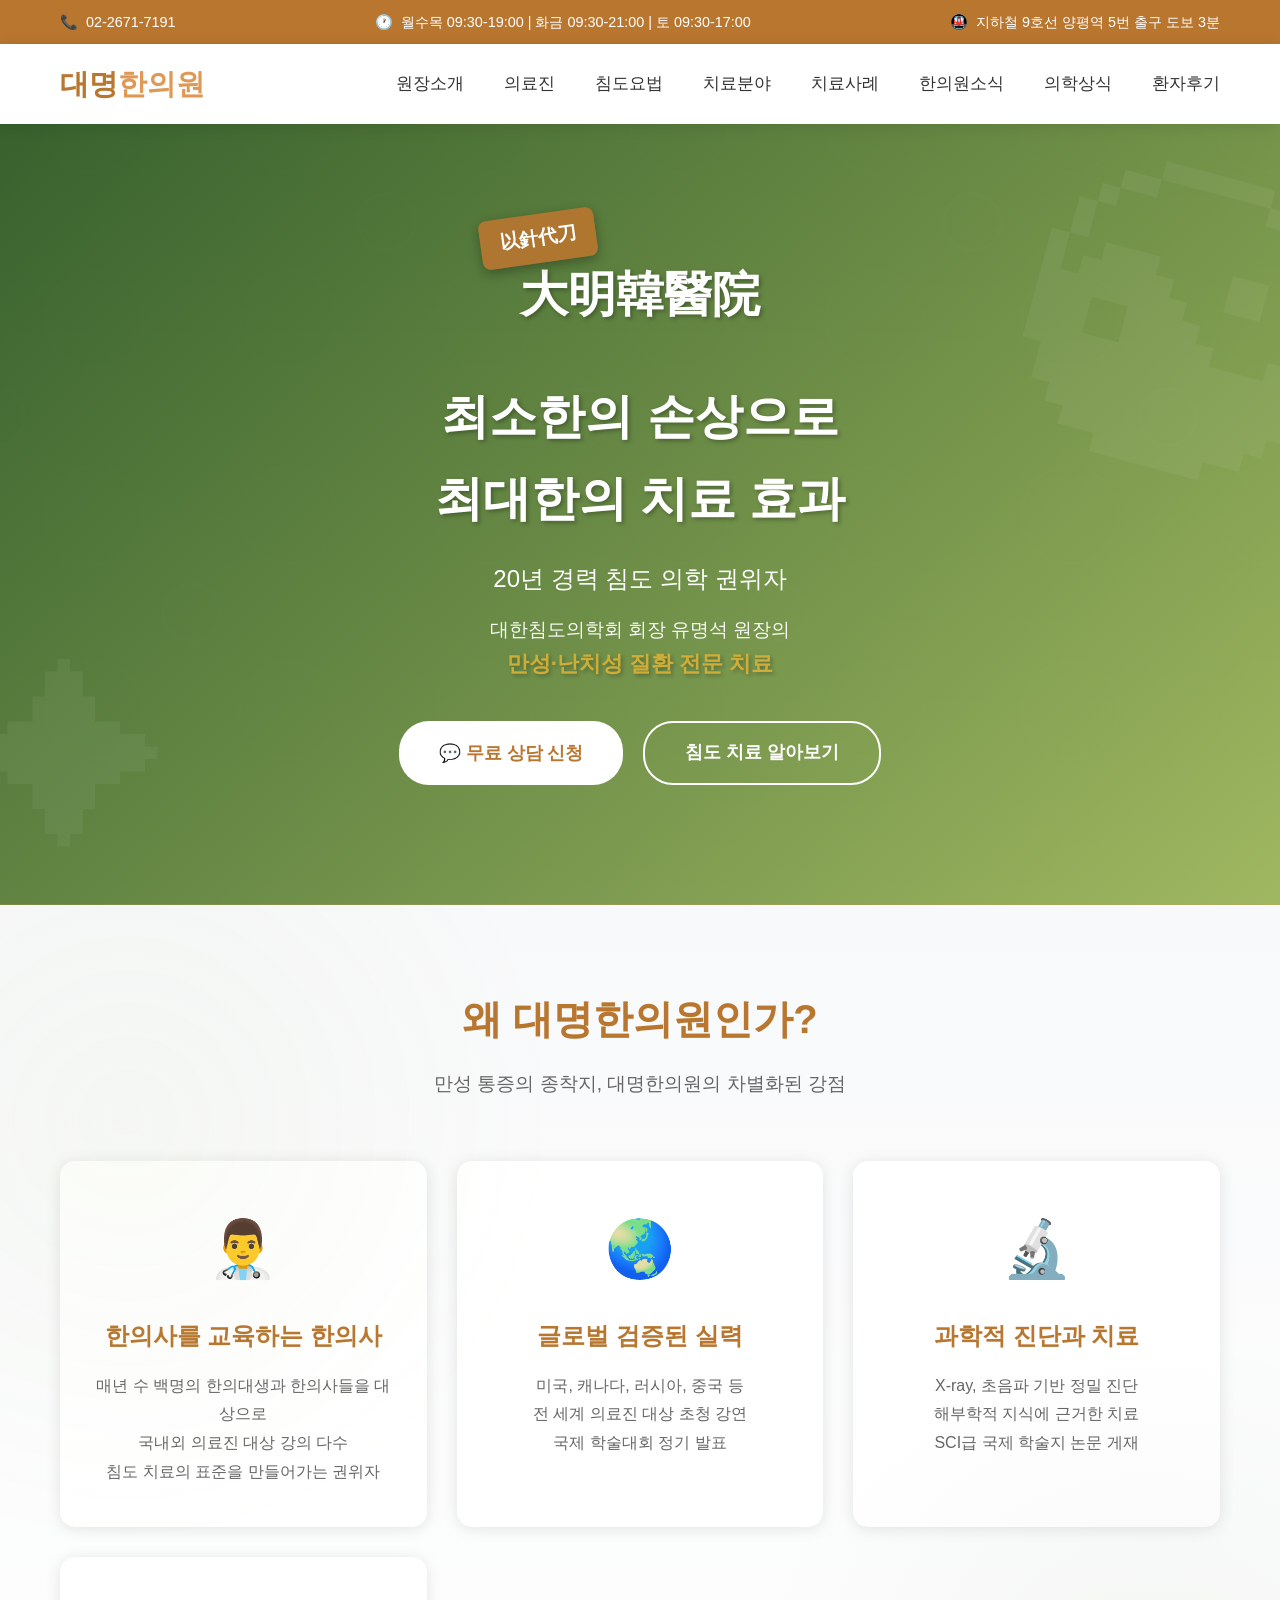
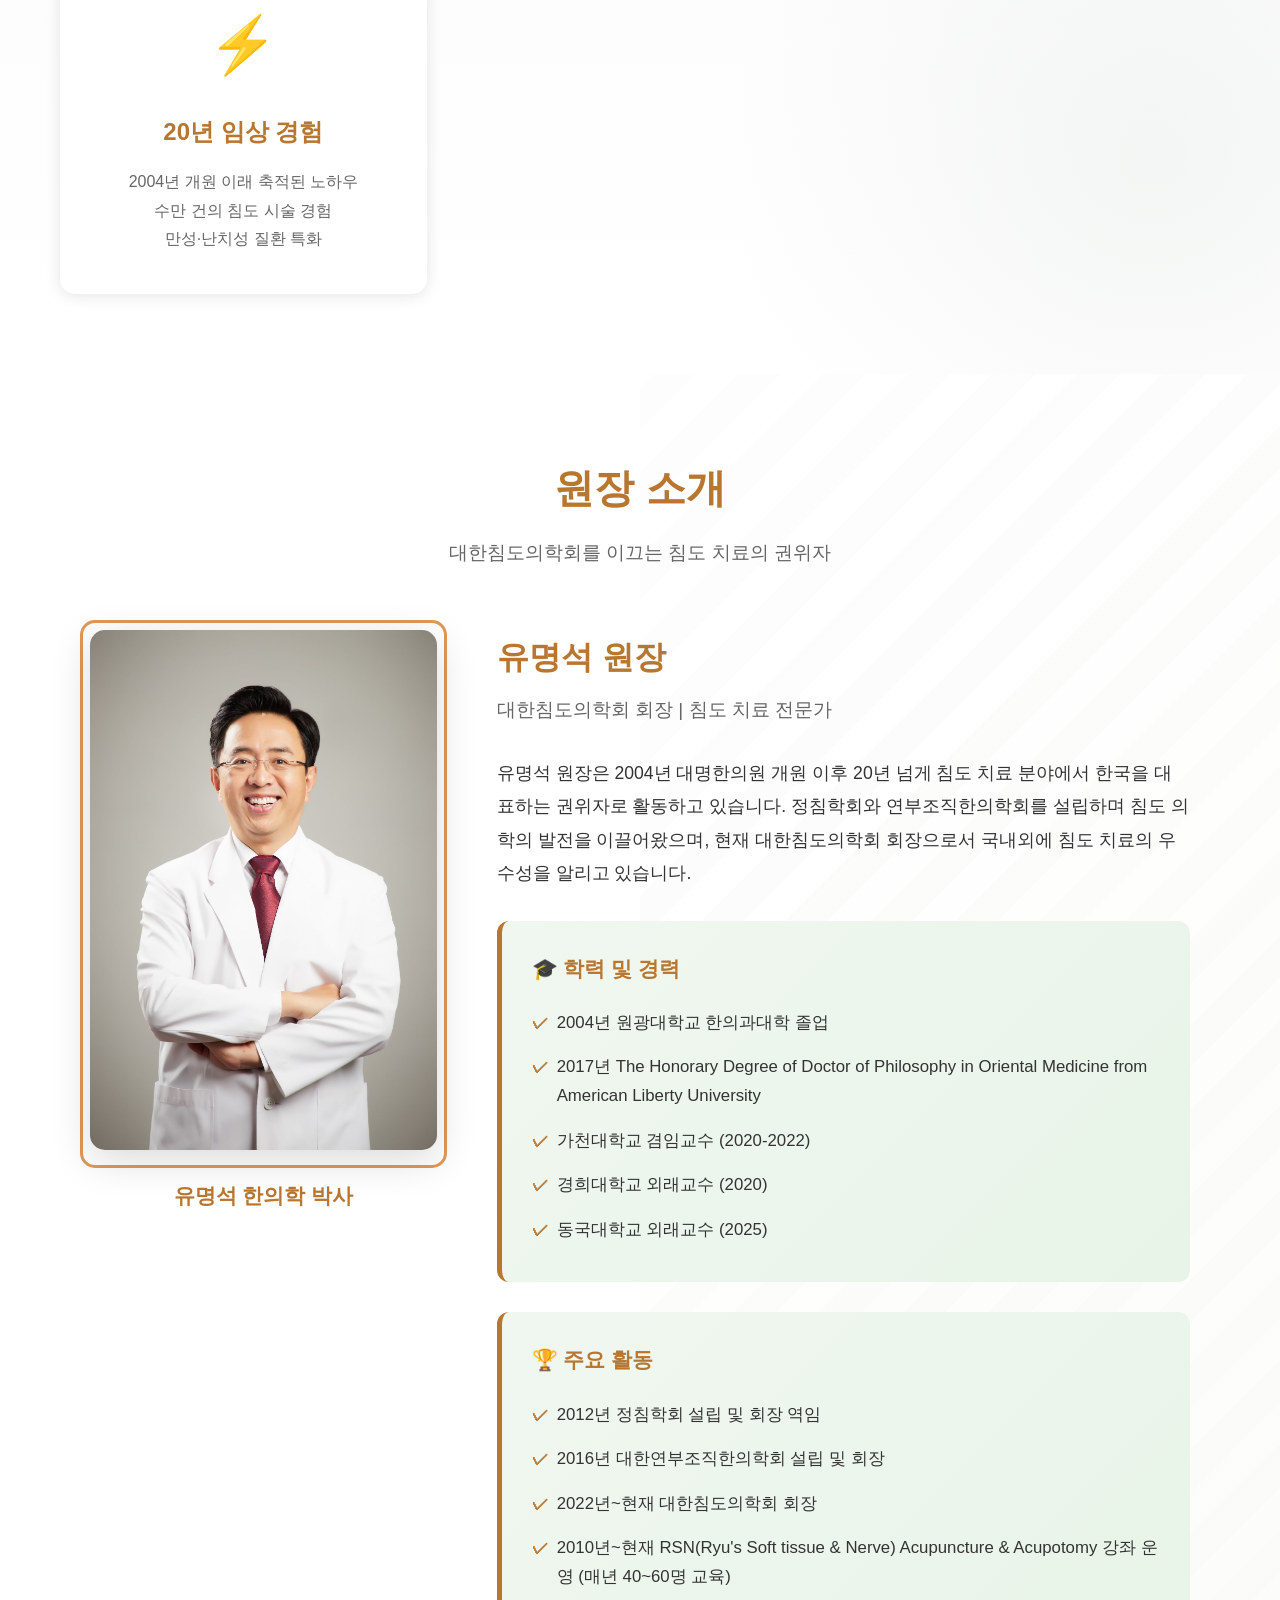
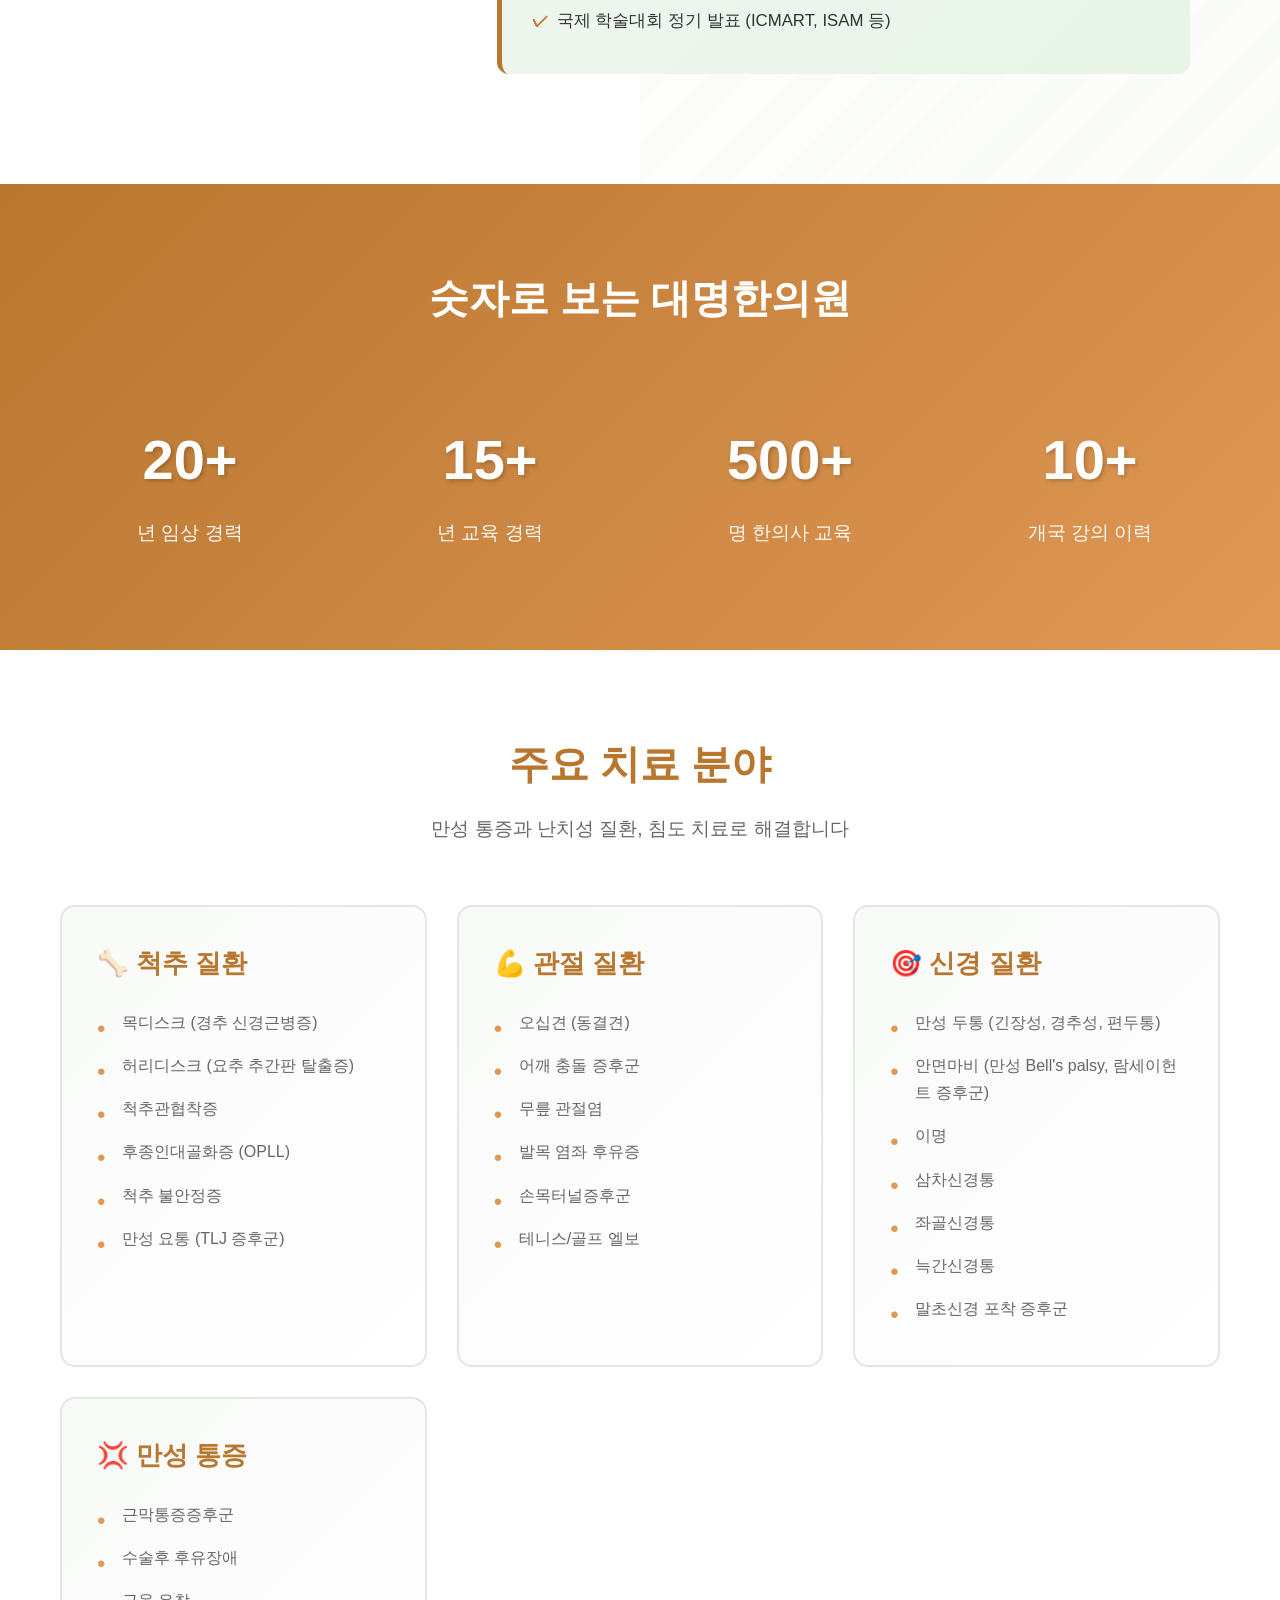
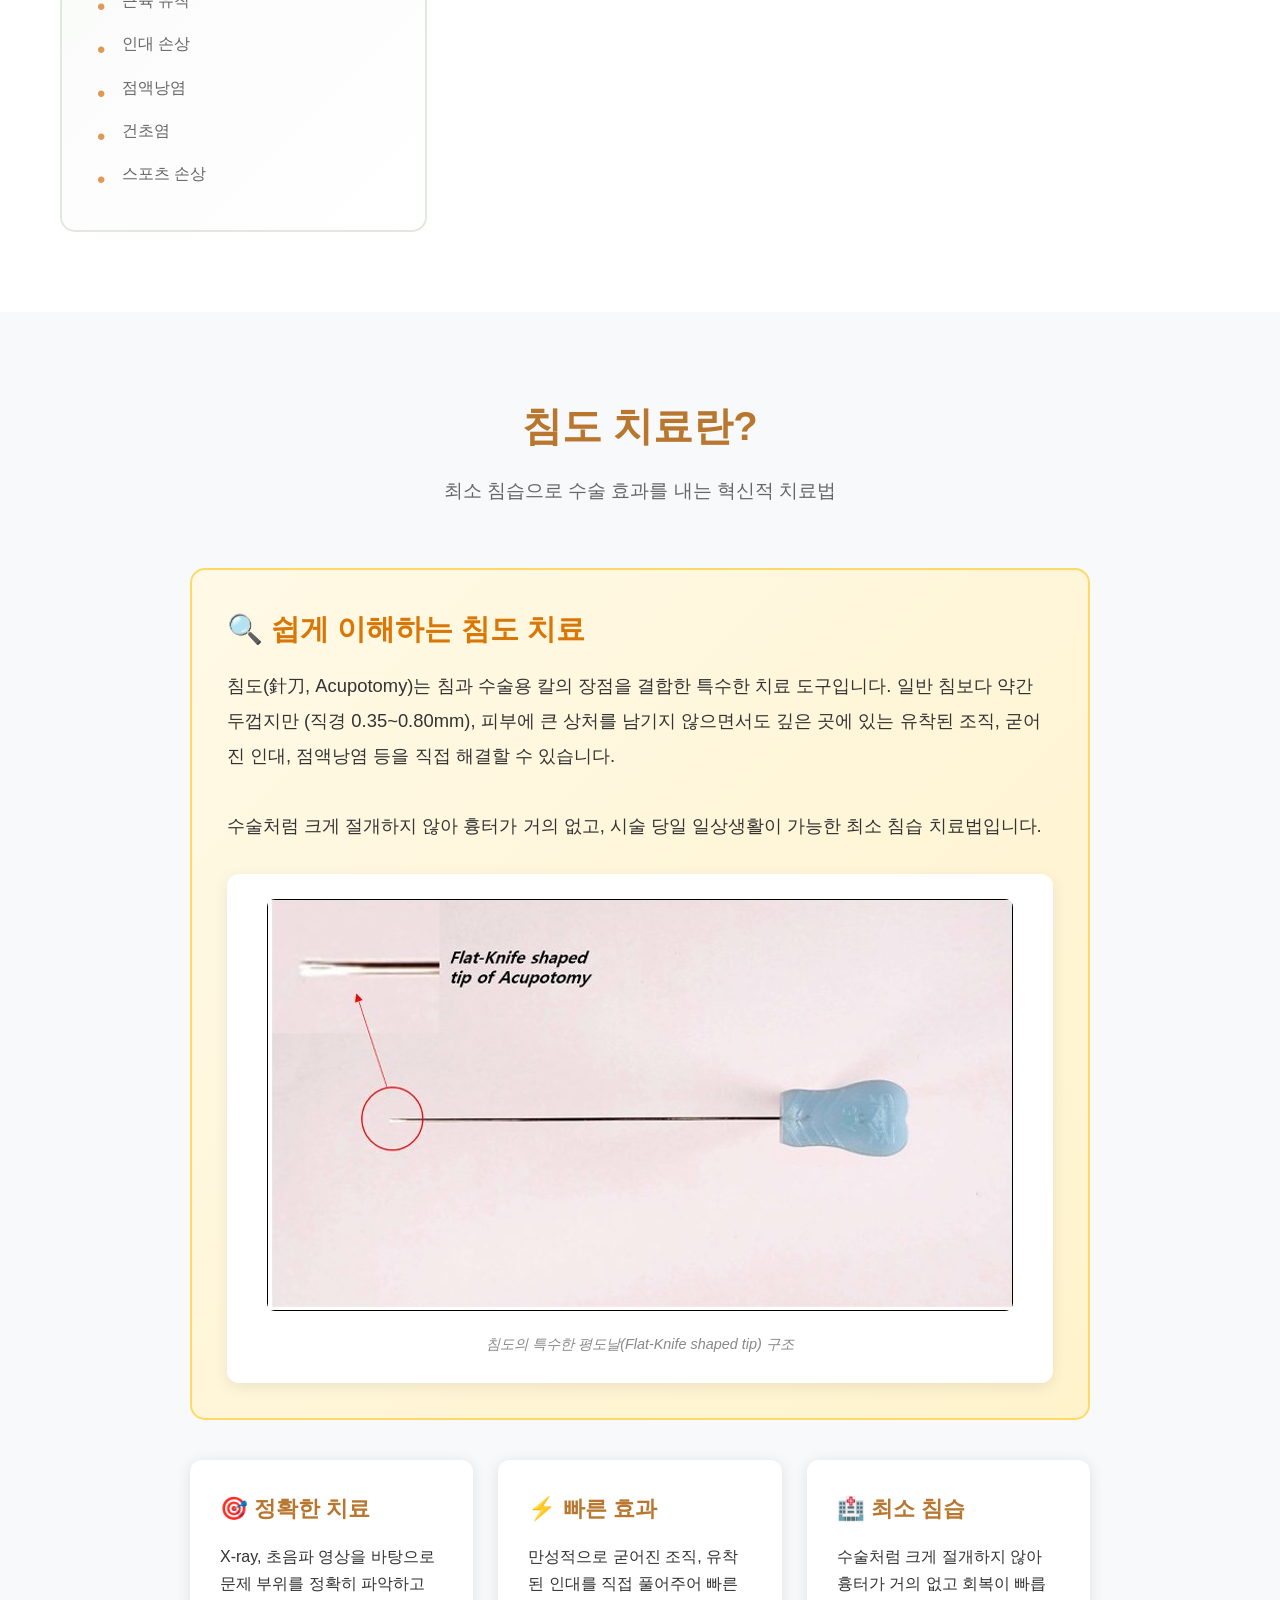
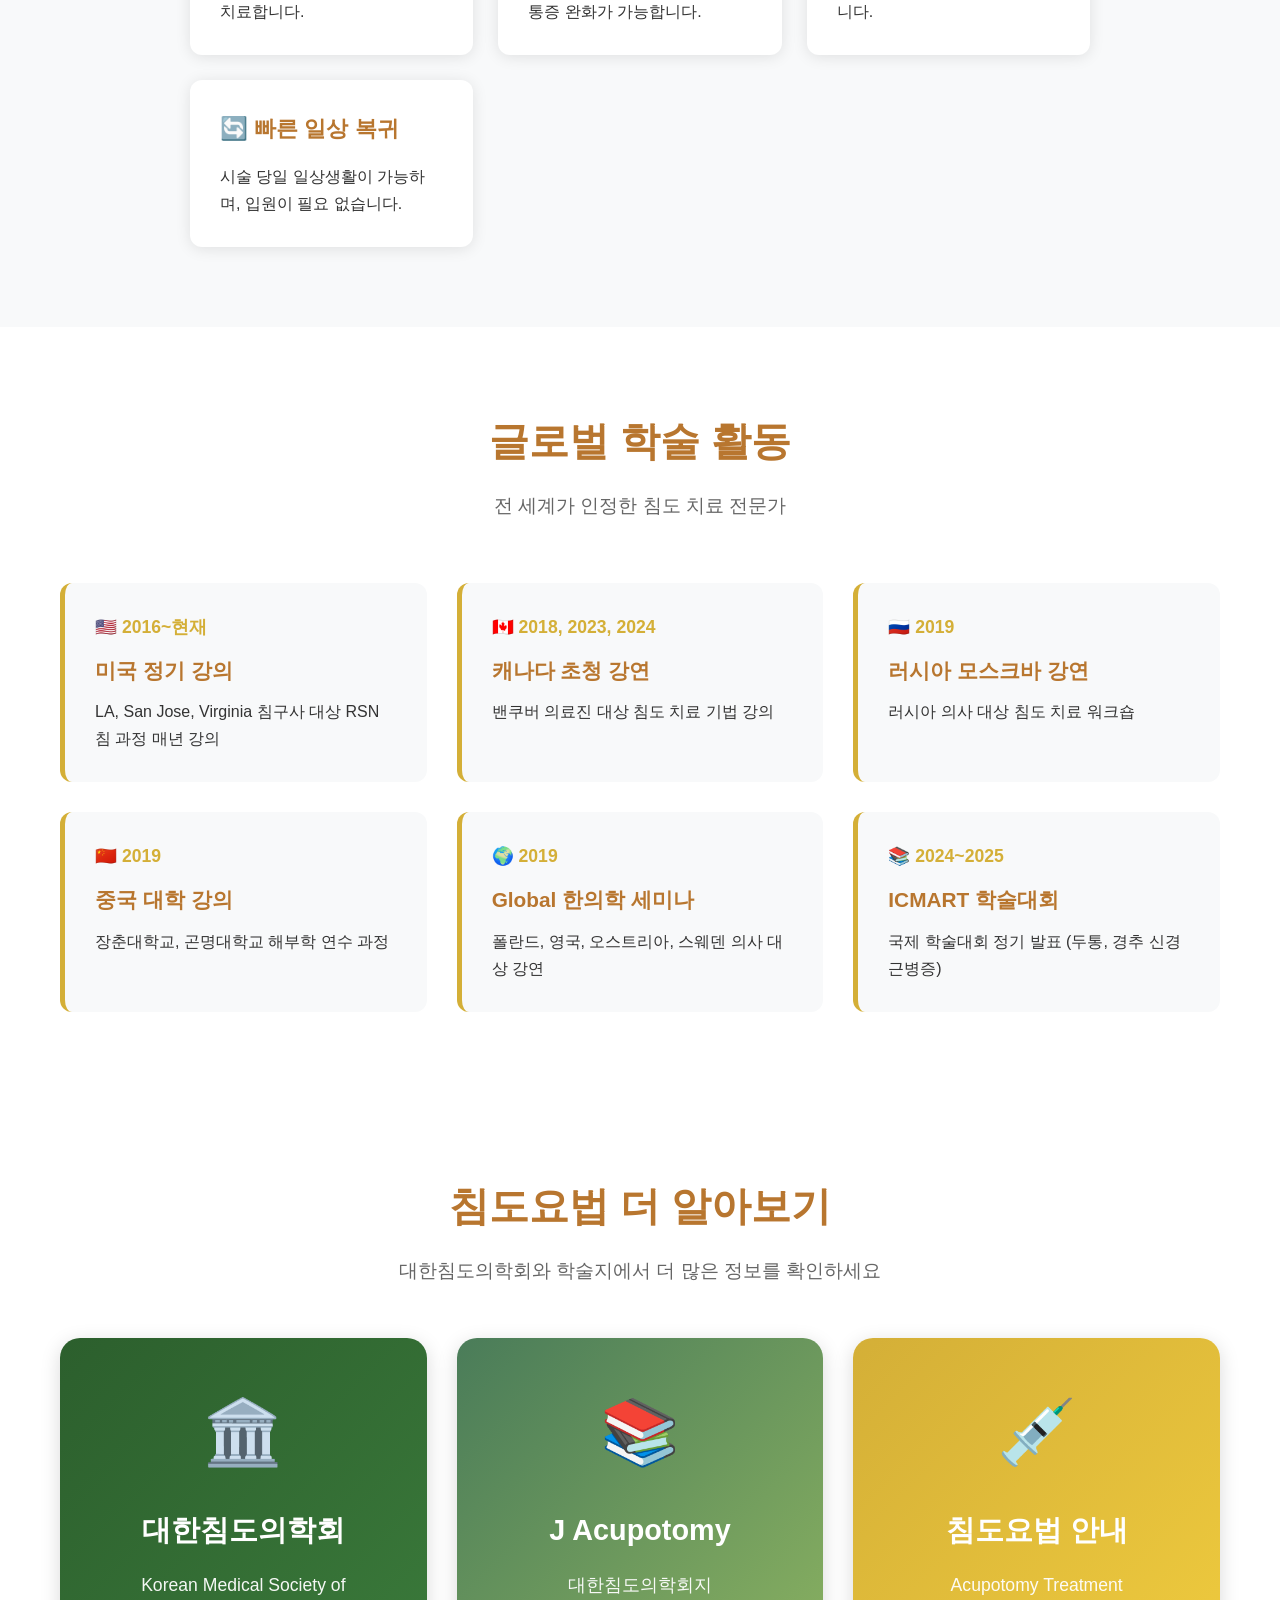
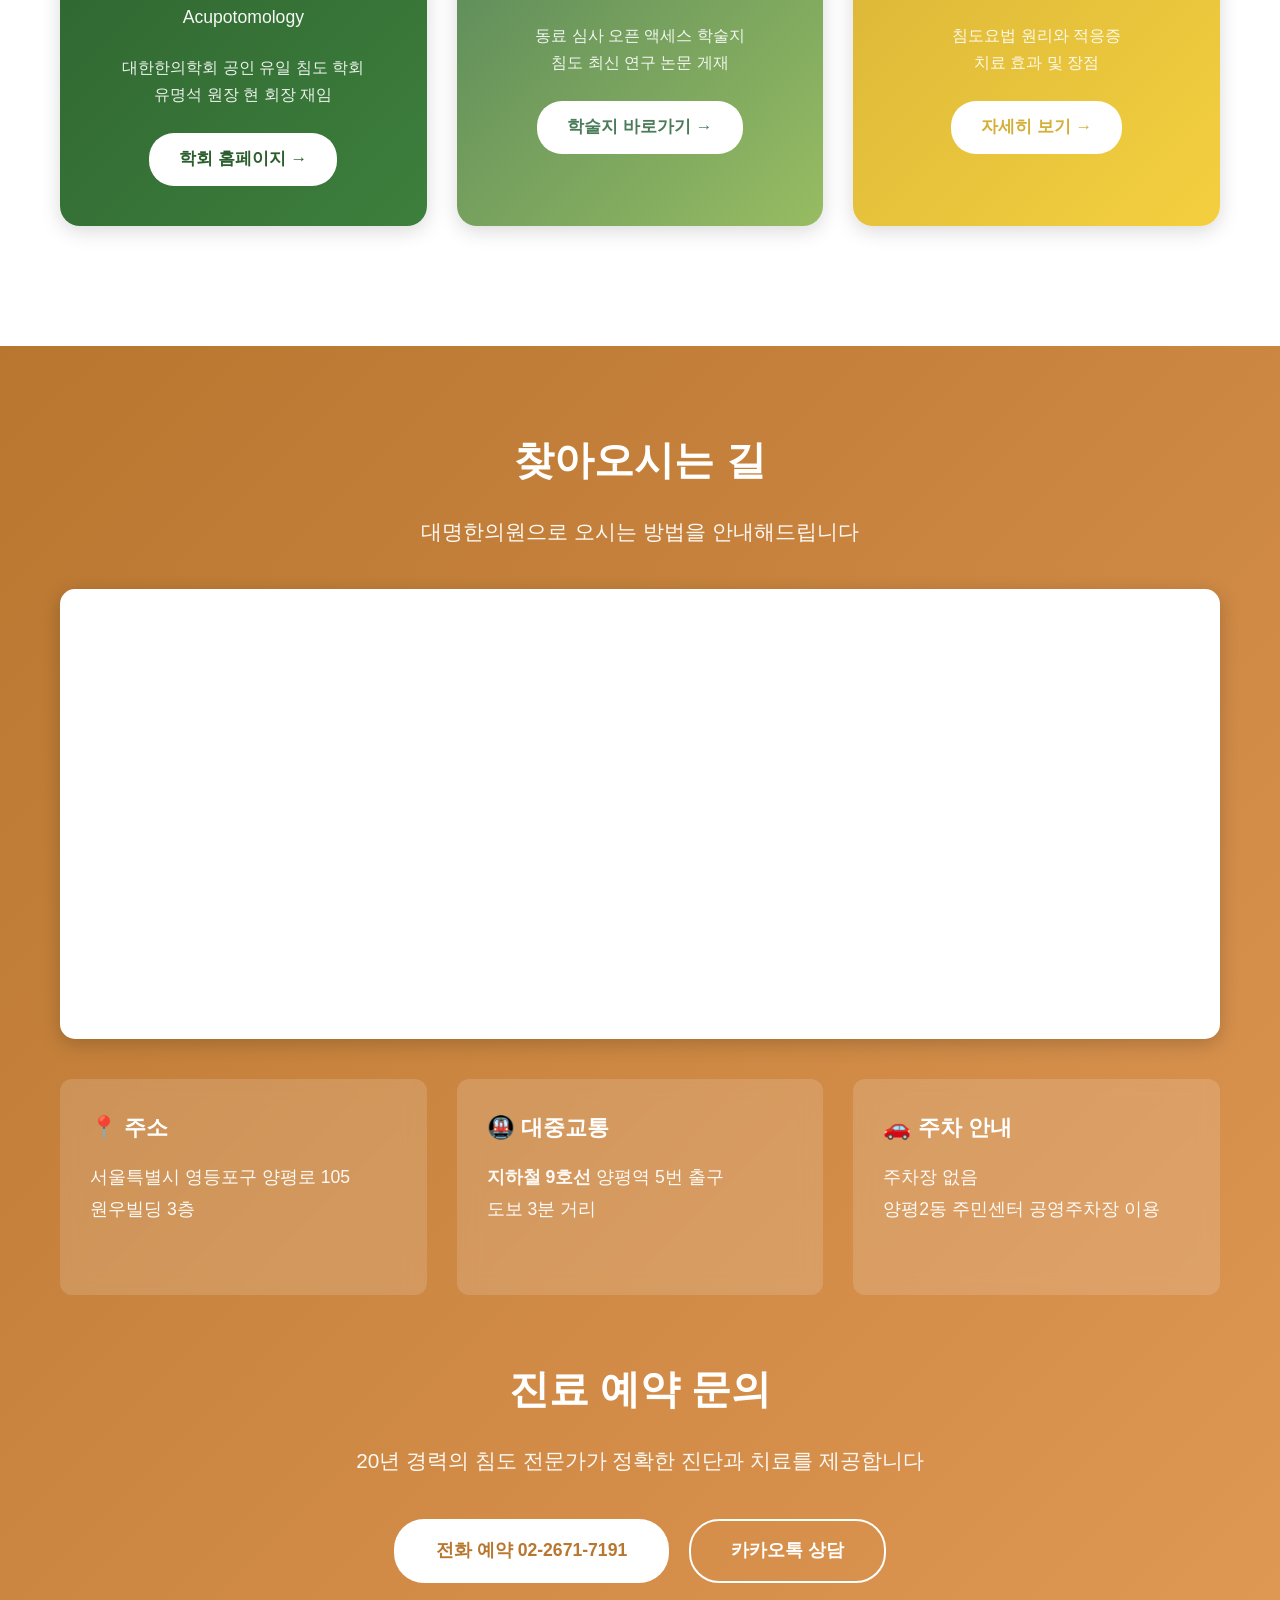
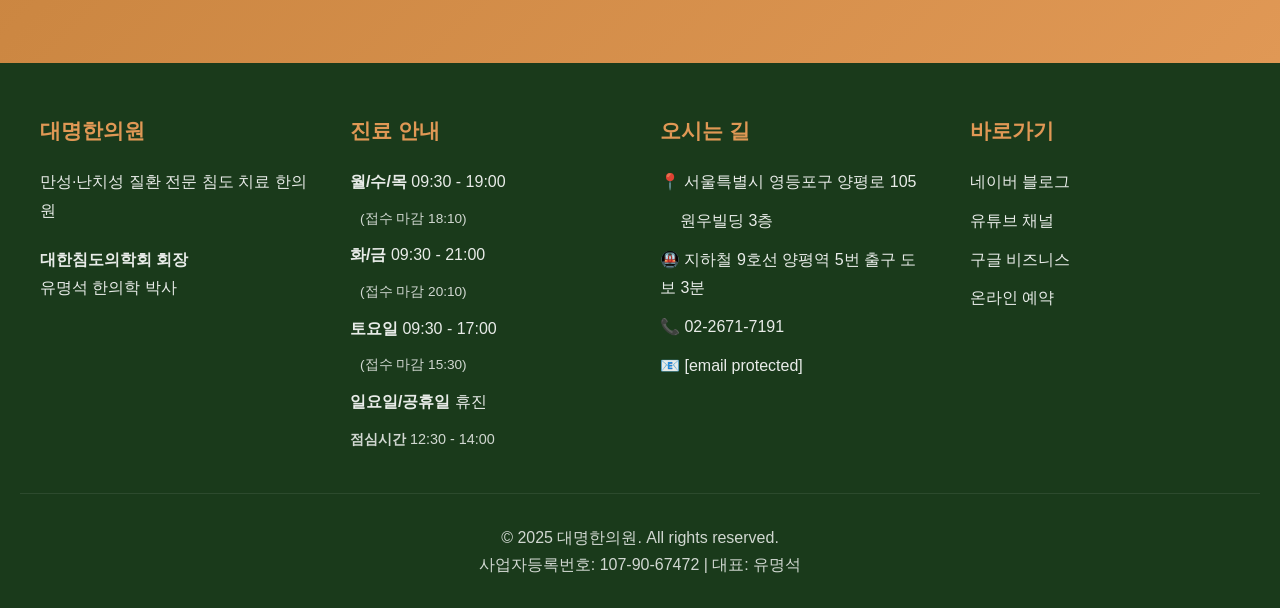
==== commit cb6886f0: "Update index.html" ====
--- a/index.html
+++ b/index.html
@@ -675,6 +675,167 @@
             padding-top: 30px;
             border-top: 1px solid rgba(255,255,255,0.1);
             opacity: 0.8;
+        }
+        
+        /* 상담 모달 */
+        .consult-modal {
+            display: none;
+            position: fixed;
+            top: 0;
+            left: 0;
+            width: 100%;
+            height: 100%;
+            background: rgba(0,0,0,0.7);
+            z-index: 10000;
+            align-items: center;
+            justify-content: center;
+            animation: fadeIn 0.3s;
+        }
+        
+        .consult-modal.active {
+            display: flex;
+        }
+        
+        .modal-content {
+            background: white;
+            border-radius: 20px;
+            max-width: 600px;
+            width: 90%;
+            max-height: 90vh;
+            overflow-y: auto;
+            box-shadow: 0 10px 40px rgba(0,0,0,0.3);
+            animation: slideDown 0.3s;
+        }
+        
+        .modal-header {
+            background: linear-gradient(135deg, var(--primary-color) 0%, var(--secondary-color) 100%);
+            color: white;
+            padding: 30px;
+            border-radius: 20px 20px 0 0;
+            position: relative;
+        }
+        
+        .modal-header h2 {
+            font-size: 1.8em;
+            margin-bottom: 10px;
+        }
+        
+        .modal-header p {
+            opacity: 0.95;
+            font-size: 1em;
+        }
+        
+        .modal-close {
+            position: absolute;
+            top: 20px;
+            right: 20px;
+            background: rgba(255,255,255,0.2);
+            border: none;
+            color: white;
+            font-size: 1.5em;
+            width: 40px;
+            height: 40px;
+            border-radius: 50%;
+            cursor: pointer;
+            transition: all 0.3s;
+        }
+        
+        .modal-close:hover {
+            background: rgba(255,255,255,0.3);
+            transform: rotate(90deg);
+        }
+        
+        .modal-body {
+            padding: 40px 30px;
+        }
+        
+        .form-group {
+            margin-bottom: 25px;
+        }
+        
+        .form-group label {
+            display: block;
+            margin-bottom: 8px;
+            font-weight: 600;
+            color: var(--text-dark);
+        }
+        
+        .form-group label .required {
+            color: #e74c3c;
+            margin-left: 3px;
+        }
+        
+        .form-group input,
+        .form-group textarea {
+            width: 100%;
+            padding: 12px 15px;
+            border: 2px solid #e0e0e0;
+            border-radius: 8px;
+            font-size: 1em;
+            font-family: inherit;
+            transition: all 0.3s;
+        }
+        
+        .form-group input:focus,
+        .form-group textarea:focus {
+            outline: none;
+            border-color: var(--primary-color);
+            box-shadow: 0 0 0 3px rgba(184,118,47,0.1);
+        }
+        
+        .form-group textarea {
+            min-height: 150px;
+            resize: vertical;
+        }
+        
+        .form-submit {
+            width: 100%;
+            padding: 15px;
+            background: linear-gradient(135deg, var(--primary-color) 0%, var(--secondary-color) 100%);
+            color: white;
+            border: none;
+            border-radius: 8px;
+            font-size: 1.1em;
+            font-weight: 600;
+            cursor: pointer;
+            transition: all 0.3s;
+        }
+        
+        .form-submit:hover {
+            transform: translateY(-2px);
+            box-shadow: 0 5px 15px rgba(184,118,47,0.3);
+        }
+        
+        .form-submit:disabled {
+            opacity: 0.6;
+            cursor: not-allowed;
+            transform: none;
+        }
+        
+        .form-notice {
+            font-size: 0.9em;
+            color: var(--text-light);
+            margin-top: 20px;
+            padding: 15px;
+            background: #f8f9fa;
+            border-radius: 8px;
+            line-height: 1.6;
+        }
+        
+        @keyframes fadeIn {
+            from { opacity: 0; }
+            to { opacity: 1; }
+        }
+        
+        @keyframes slideDown {
+            from { 
+                opacity: 0;
+                transform: translateY(-50px);
+            }
+            to { 
+                opacity: 1;
+                transform: translateY(0);
+            }
         }
         
         /* 반응형 */
@@ -764,14 +925,20 @@
     <!-- 히어로 섹션 -->
     <section class="hero">
         <div class="hero-content">
+            <div style="position: relative; display: inline-block; margin-bottom: 20px;">
+                <div style="position: absolute; top: -30px; left: -40px; transform: rotate(-8deg); background: rgba(184,118,47,0.9); color: white; padding: 8px 20px; border-radius: 8px; font-size: 1.2em; font-weight: bold; box-shadow: 0 4px 12px rgba(0,0,0,0.3);">
+                    以針代刀
+                </div>
+                <h1 style="margin-top: 10px;">大明韓醫院</h1>
+            </div>
             <h1>최소한의 손상으로<br>최대한의 치료 효과</h1>
             <p class="hero-tagline">20년 경력 침도 의학 권위자</p>
             <p class="hero-subtitle">
                 대한침도의학회 회장 유명석 원장의<br>
-                만성·난치성 질환 전문 치료
+                <span style="color: #d4af37; font-weight: 700; font-size: 1.15em; text-shadow: 2px 2px 4px rgba(0,0,0,0.3);">만성·난치성 질환 전문 치료</span>
             </p>
             <div class="hero-buttons">
-                <a href="#contact" class="btn btn-primary">진료 예약하기</a>
+                <button onclick="openConsultModal()" class="btn btn-primary" style="cursor: pointer; border: none;">💬 무료 상담 신청</button>
                 <a href="#acupotomy" class="btn btn-secondary">침도 치료 알아보기</a>
             </div>
         </div>
@@ -788,7 +955,7 @@
                 <div class="feature-card">
                     <div class="feature-icon">👨‍⚕️</div>
                     <h3>한의사를 교육하는 한의사</h3>
-                    <p>매년 한의사 40~60명 대상 교육<br>국내외 의료진 대상 강의 다수<br>침도 치료의 표준을 만들어가는 권위자</p>
+                    <p>매년 수 백명의 한의대생과 한의사들을 대상으로<br>국내외 의료진 대상 강의 다수<br>침도 치료의 표준을 만들어가는 권위자</p>
                 </div>
                 <div class="feature-card">
                     <div class="feature-icon">🌏</div>
@@ -1114,34 +1281,36 @@
                 <div id="map" style="width:100%;height:450px;"></div>
             </div>
             
-            <script type="text/javascript" src="https://dapi.kakao.com/v2/maps/sdk.js?appkey=8f167b2f05f56acd48780cc0c6f56843"></script>
+            <script type="text/javascript" src="//dapi.kakao.com/v2/maps/sdk.js?appkey=8f167b2f05f56acd48780cc0c6f56843"></script>
             <script>
-                // 카카오맵 로드 대기
-                window.addEventListener('load', function() {
+                // 카카오맵 로드 대기 (테스트 페이지와 동일한 방식)
+                window.onload = function() {
                     if (typeof kakao !== 'undefined' && kakao.maps) {
                         var container = document.getElementById('map');
                         var options = {
-                            center: new kakao.maps.LatLng(37.5244, 126.8957),
+                            center: new kakao.maps.LatLng(37.536893, 126.895701),
                             level: 3
                         };
                         var map = new kakao.maps.Map(container, options);
                         
                         // 마커 표시
-                        var markerPosition = new kakao.maps.LatLng(37.5244, 126.8957);
+                        var markerPosition = new kakao.maps.LatLng(37.536893, 126.895701);
                         var marker = new kakao.maps.Marker({
                             position: markerPosition
                         });
                         marker.setMap(map);
                         
-                        // 인포윈도우 표시
+                        // 인포윈도우 표시 (더 크고 눈에 띄게)
                         var infowindow = new kakao.maps.InfoWindow({
-                            content: '<div style="padding:5px;font-size:12px;"><strong>대명한의원</strong><br>서울 영등포구 양평로 105<br>원우빌딩 3층</div>'
+                            content: '<div style="padding:15px;font-size:14px;min-width:200px;text-align:center;"><strong style="font-size:16px;color:#b8762f;">대명한의원</strong><br><span style="color:#333;">서울 영등포구 양평로 105</span><br><span style="color:#666;">원우빌딩 3층</span></div>'
                         });
                         infowindow.open(map, marker);
+                        
+                        console.log('✅ 카카오맵 정상 표시됨');
                     } else {
-                        console.error('카카오맵 로드 실패. 카카오 디벨로퍼에서 도메인 등록을 확인하세요.');
+                        console.error('❌ 카카오맵 로드 실패');
                     }
-                });
+                };
             </script>
             
             <div style="display: grid; grid-template-columns: repeat(auto-fit, minmax(280px, 1fr)); gap: 30px; margin-bottom: 40px; text-align: left;">
@@ -1210,9 +1379,9 @@
             <div class="footer-section">
                 <h3>바로가기</h3>
                 <ul>
-                    <li><a href="#">네이버 블로그</a></li>
-                    <li><a href="#">유튜브 채널</a></li>
-                    <li><a href="#">구글 비즈니스</a></li>
+                    <li><a href="https://blog.naver.com/3638ryu" target="_blank" rel="noopener noreferrer">네이버 블로그</a></li>
+                    <li><a href="https://www.youtube.com/@---go9kh" target="_blank" rel="noopener noreferrer">유튜브 채널</a></li>
+                    <li><a href="https://share.google/84vdnUAjvRnmrltAC" target="_blank" rel="noopener noreferrer">구글 비즈니스</a></li>
                     <li><a href="#">온라인 예약</a></li>
                 </ul>
             </div>
@@ -1230,4 +1399,135 @@
         });
         
         // 스무스 스크롤
-        document.querySelectorAll('a[hre
+        document.querySelectorAll('a[href^="#"]').forEach(anchor => {
+            anchor.addEventListener('click', function(e) {
+                e.preventDefault();
+                const target = document.querySelector(this.getAttribute('href'));
+                if (target) {
+                    target.scrollIntoView({ behavior: 'smooth', block: 'start' });
+                }
+            });
+        });
+    </script>
+
+    <!-- 상담 모달 -->
+    <div id="consultModal" class="consult-modal">
+        <div class="modal-content">
+            <div class="modal-header">
+                <h2>💬 무료 의학 상담</h2>
+                <p>현재 겪고 계신 증상을 알려주세요. 전문 상담을 도와드리겠습니다.</p>
+                <button class="modal-close" onclick="closeConsultModal()">×</button>
+            </div>
+            <div class="modal-body">
+                <form id="consultForm" onsubmit="submitConsult(event)">
+                    <div class="form-group">
+                        <label>이름 <span class="required">*</span></label>
+                        <input type="text" name="name" required placeholder="홍길동">
+                    </div>
+                    
+                    <div class="form-group">
+                        <label>이메일 <span class="required">*</span></label>
+                        <input type="email" name="email" required placeholder="example@email.com">
+                    </div>
+                    
+                    <div class="form-group">
+                        <label>연락처 (선택)</label>
+                        <input type="tel" name="phone" placeholder="010-1234-5678">
+                    </div>
+                    
+                    <div class="form-group">
+                        <label>현재 겪고 계신 증상 및 고충 <span class="required">*</span></label>
+                        <textarea name="symptoms" required placeholder="예: 3개월 전부터 목 통증이 심해졌습니다. 특히 아침에 일어날 때 통증이 심하고, 팔 저림 증상도 동반됩니다..."></textarea>
+                    </div>
+                    
+                    <button type="submit" class="form-submit" id="submitBtn">
+                        📤 상담 신청하기
+                    </button>
+                    
+                    <div class="form-notice">
+                        ℹ️ 제출하신 정보는 안전하게 보관되며, 상담 목적으로만 사용됩니다.<br>
+                        📧 입력하신 이메일로 접수 확인 메일이 발송됩니다.<br>
+                        ⏱️ 영업일 기준 24시간 내에 답변드리겠습니다.
+                    </div>
+                </form>
+            </div>
+        </div>
+    </div>
+
+    <script>
+        // 모달 열기/닫기
+        function openConsultModal() {
+            document.getElementById('consultModal').classList.add('active');
+            document.body.style.overflow = 'hidden';
+        }
+        
+        function closeConsultModal() {
+            document.getElementById('consultModal').classList.remove('active');
+            document.body.style.overflow = 'auto';
+        }
+        
+        // 모달 배경 클릭 시 닫기
+        document.getElementById('consultModal').addEventListener('click', function(e) {
+            if (e.target === this) {
+                closeConsultModal();
+            }
+        });
+        
+        // ESC 키로 닫기
+        document.addEventListener('keydown', function(e) {
+            if (e.key === 'Escape') {
+                closeConsultModal();
+            }
+        });
+        
+        // 폼 제출 처리
+        async function submitConsult(e) {
+            e.preventDefault();
+            
+            const form = e.target;
+            const submitBtn = document.getElementById('submitBtn');
+            const formData = new FormData(form);
+            
+            // 데이터 객체 생성
+            const data = {
+                name: formData.get('name'),
+                email: formData.get('email'),
+                phone: formData.get('phone') || '미입력',
+                symptoms: formData.get('symptoms'),
+                timestamp: new Date().toLocaleString('ko-KR', { timeZone: 'Asia/Seoul' })
+            };
+            
+            // 버튼 비활성화
+            submitBtn.disabled = true;
+            submitBtn.textContent = '전송 중...';
+            
+            try {
+                // Google Apps Script Web App URL
+                const scriptURL = 'https://script.google.com/macros/s/AKfycbz1HmW3pY62KfjgwUOCi-MDrzikKYzSQUwtEl-wSqLNZWAO-FbodP0PeLuA0xJRGxk9_A/exec';
+                
+                const response = await fetch(scriptURL, {
+                    method: 'POST',
+                    body: JSON.stringify(data),
+                    headers: {
+                        'Content-Type': 'application/json'
+                    }
+                });
+                
+                if (response.ok) {
+                    alert('✅ 상담 신청이 완료되었습니다!\n\n입력하신 이메일로 확인 메일이 발송되었습니다.\n24시간 내에 답변드리겠습니다.');
+                    form.reset();
+                    closeConsultModal();
+                } else {
+                    throw new Error('전송 실패');
+                }
+            } catch (error) {
+                alert('❌ 전송 중 오류가 발생했습니다.\n\n다시 시도해주시거나, 전화(02-2671-7191)로 문의해주세요.');
+                console.error('Error:', error);
+            } finally {
+                submitBtn.disabled = false;
+                submitBtn.textContent = '📤 상담 신청하기';
+            }
+        }
+    </script>
+</body>
+</html>
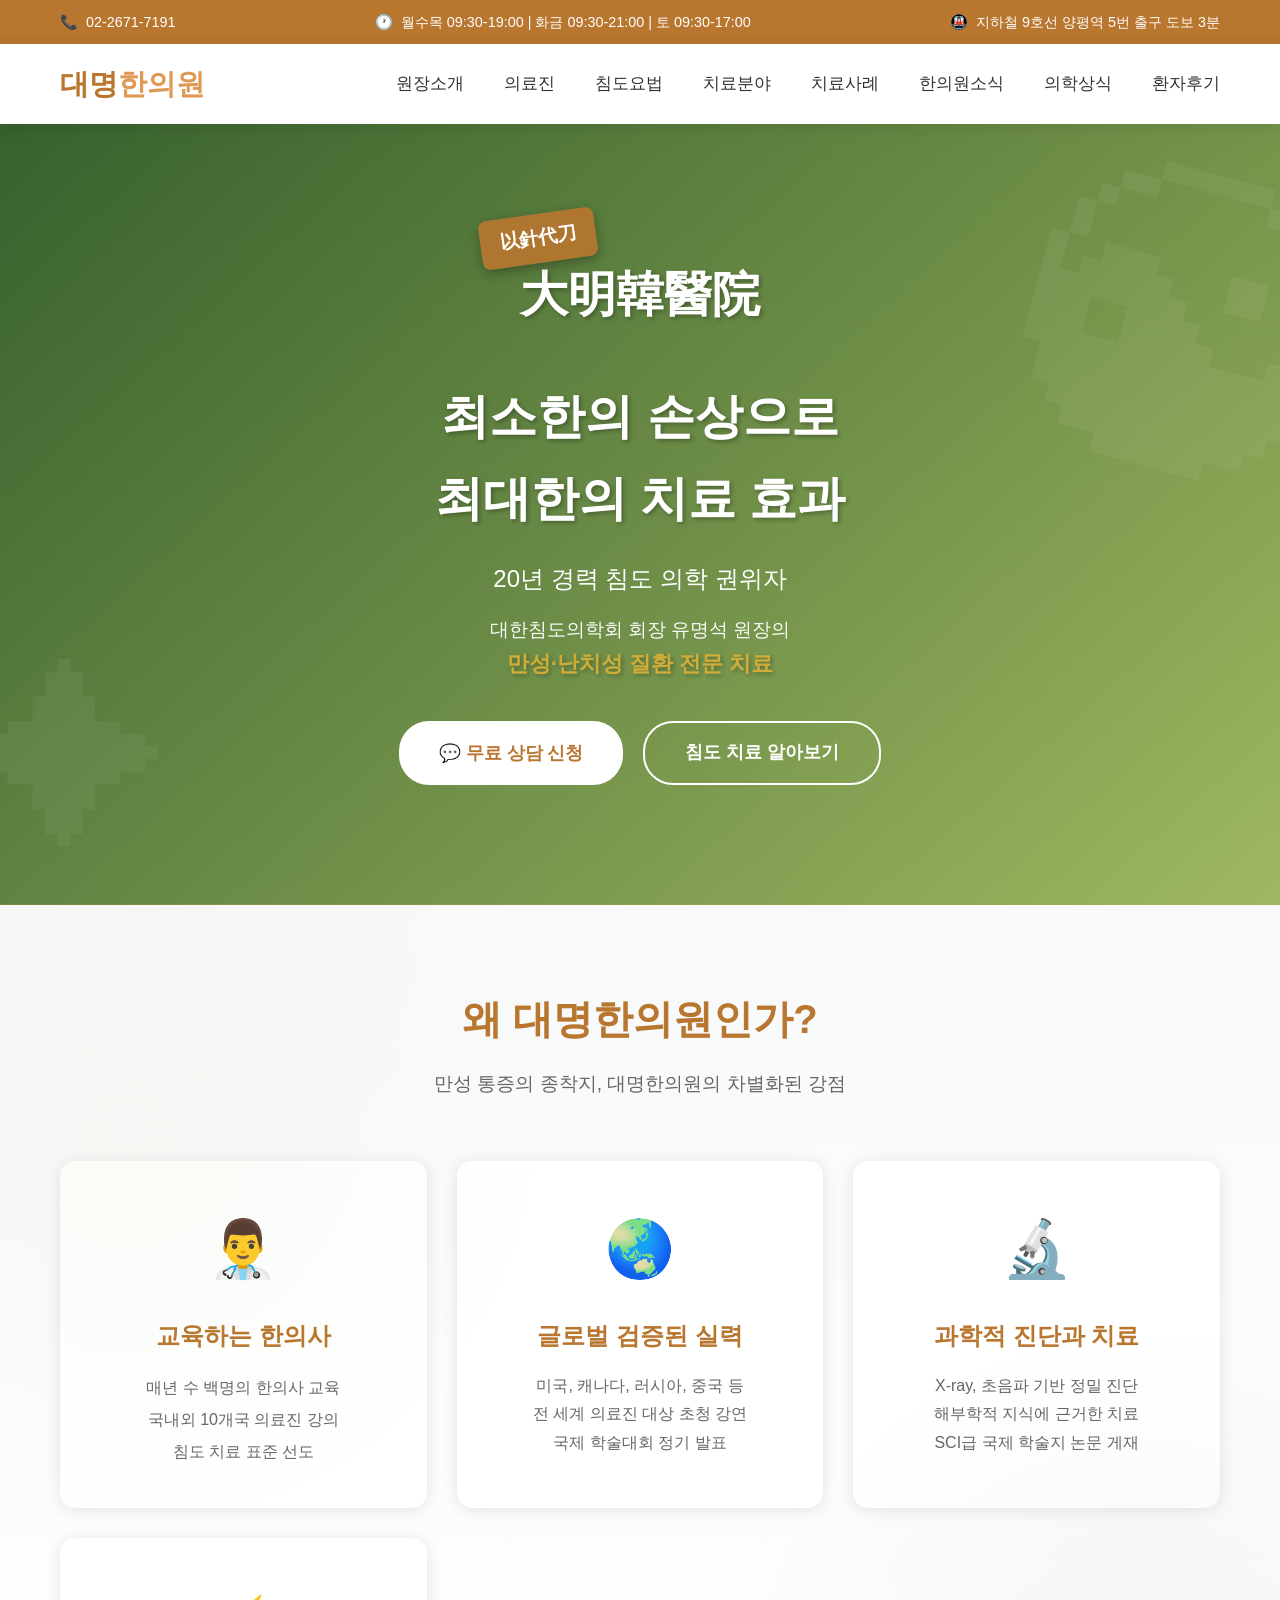
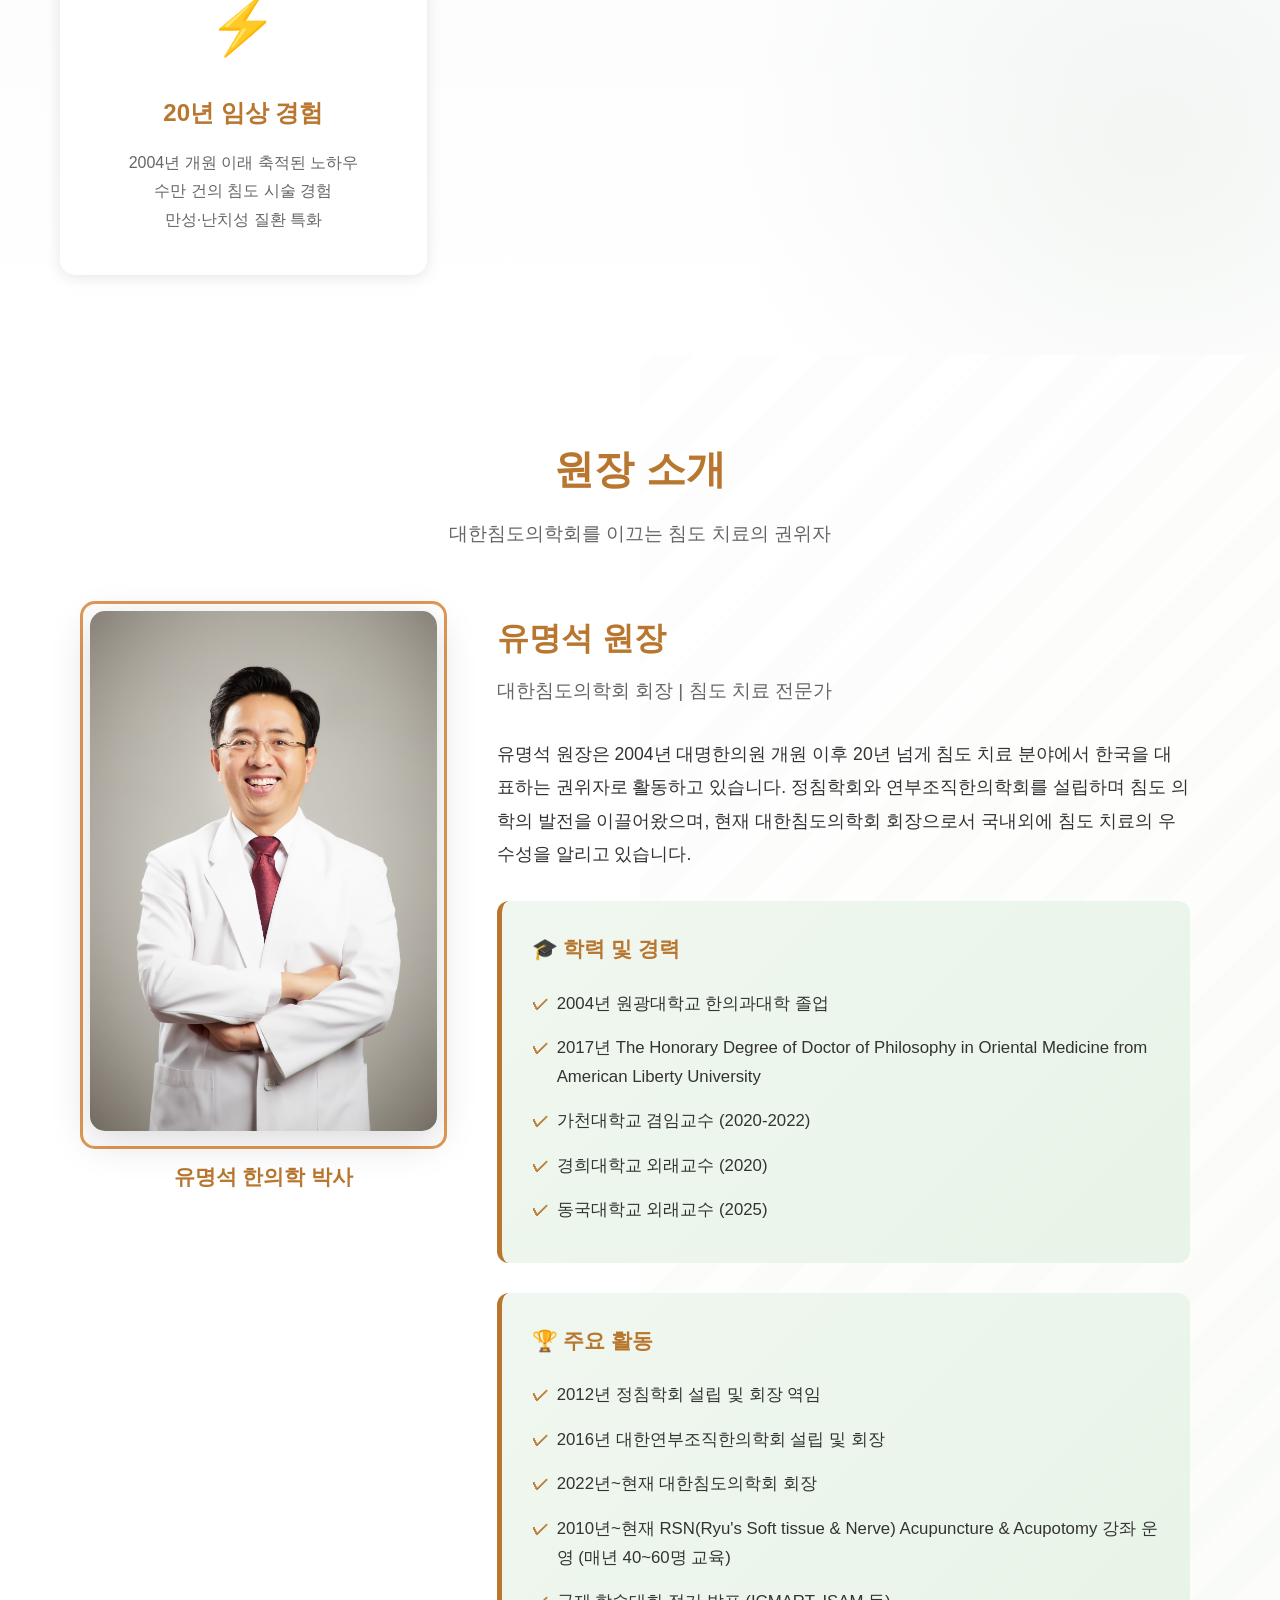
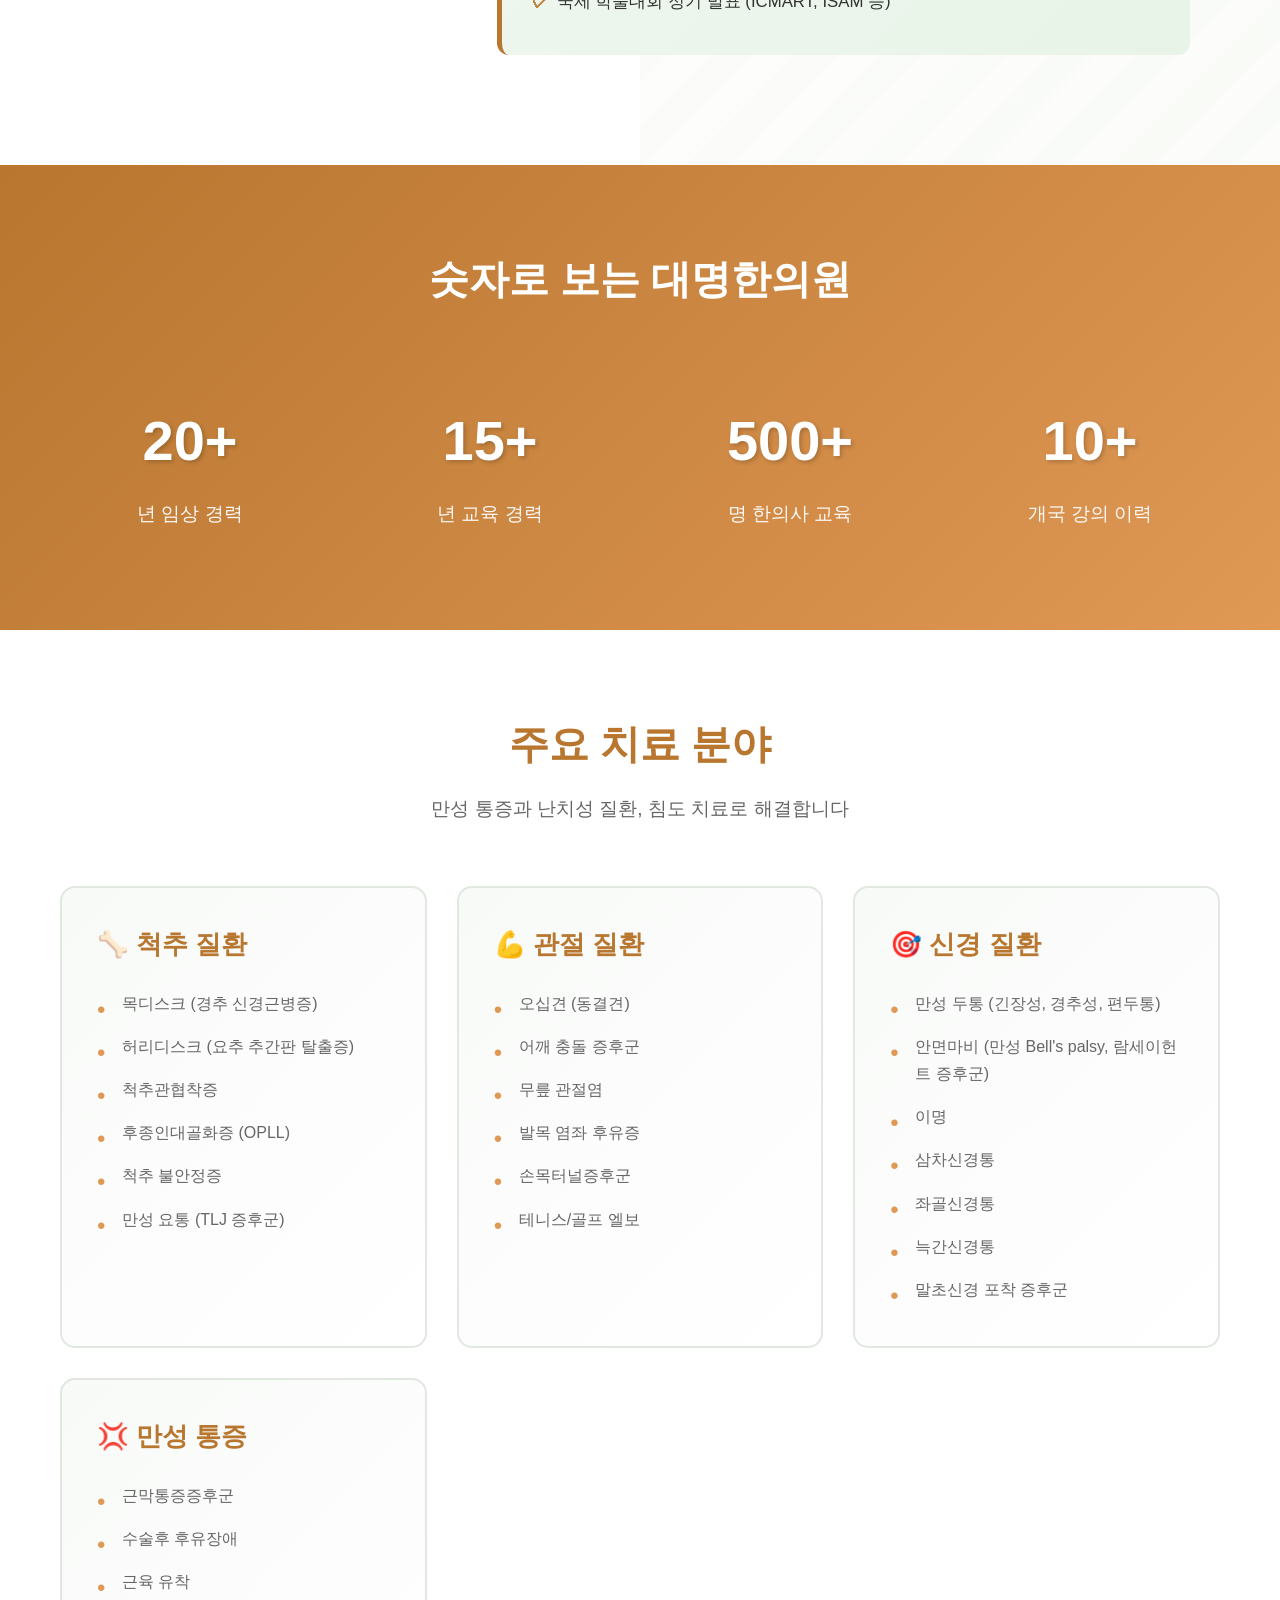
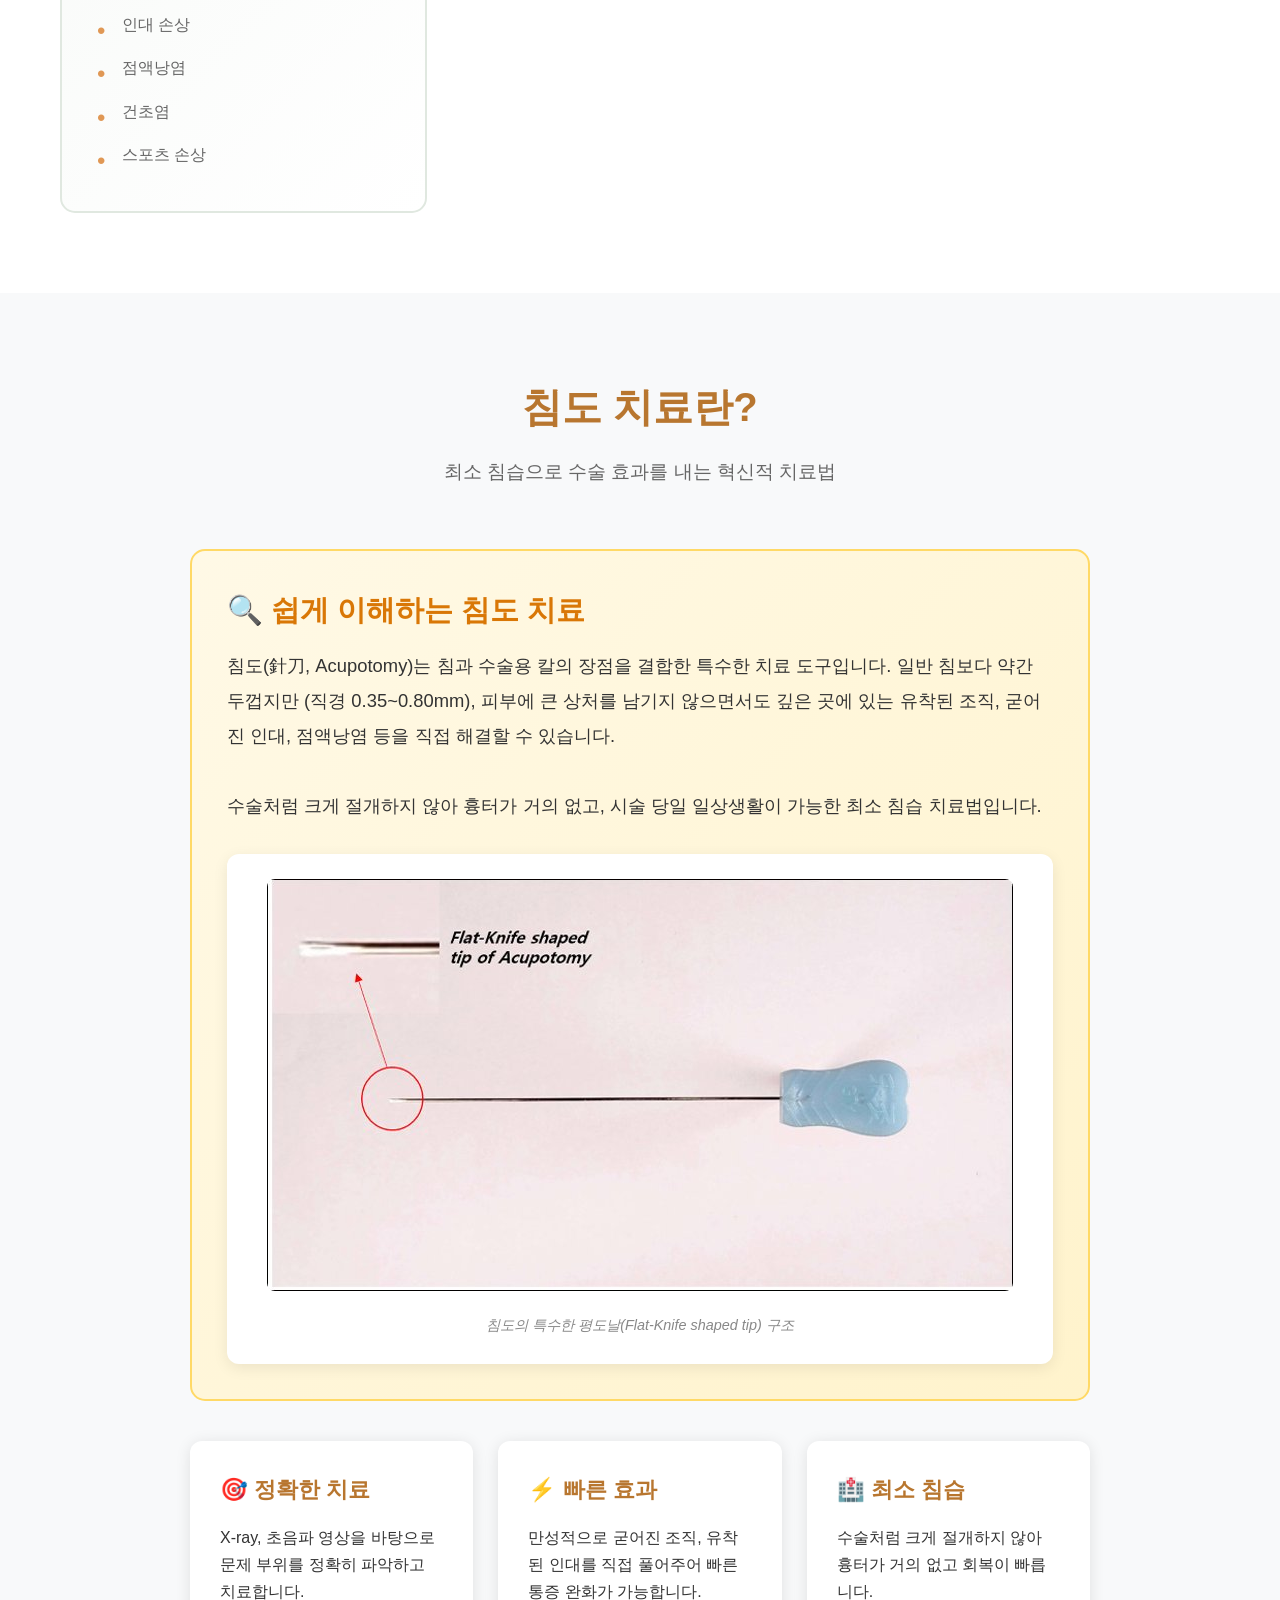
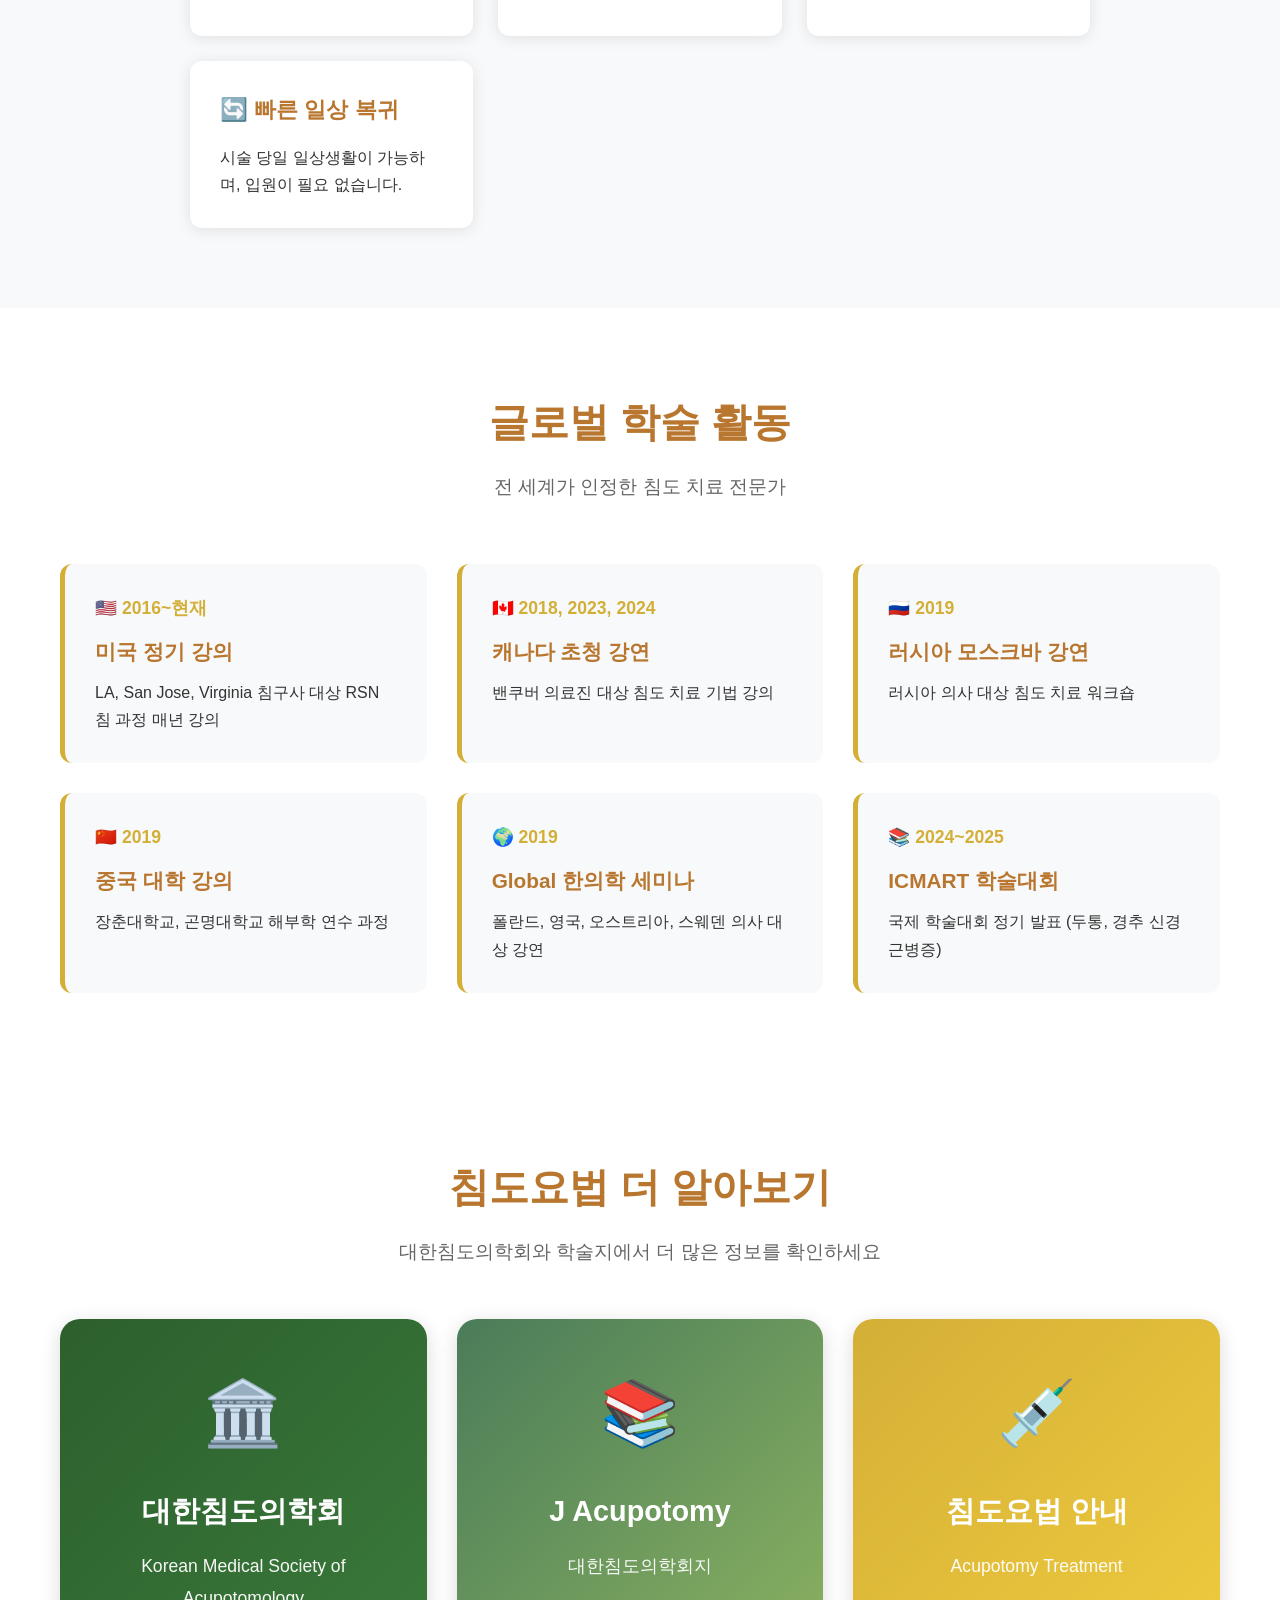
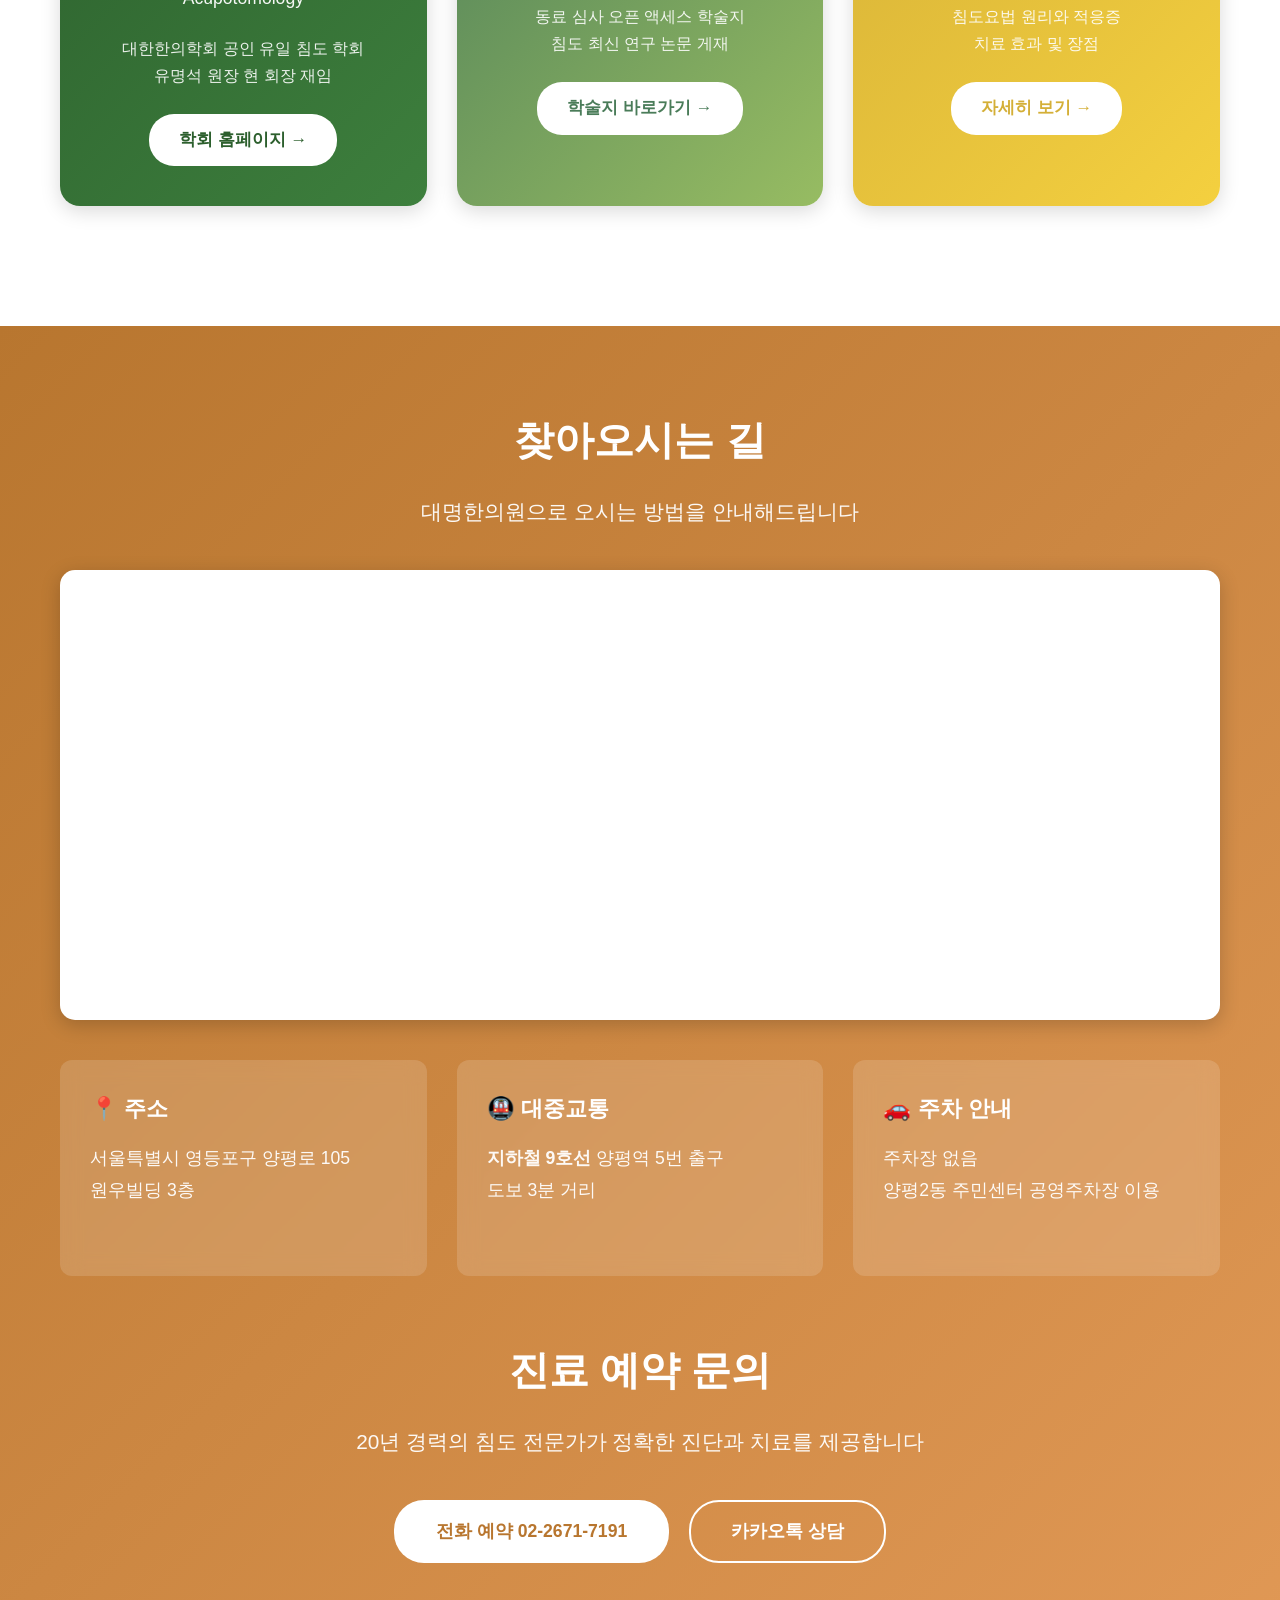
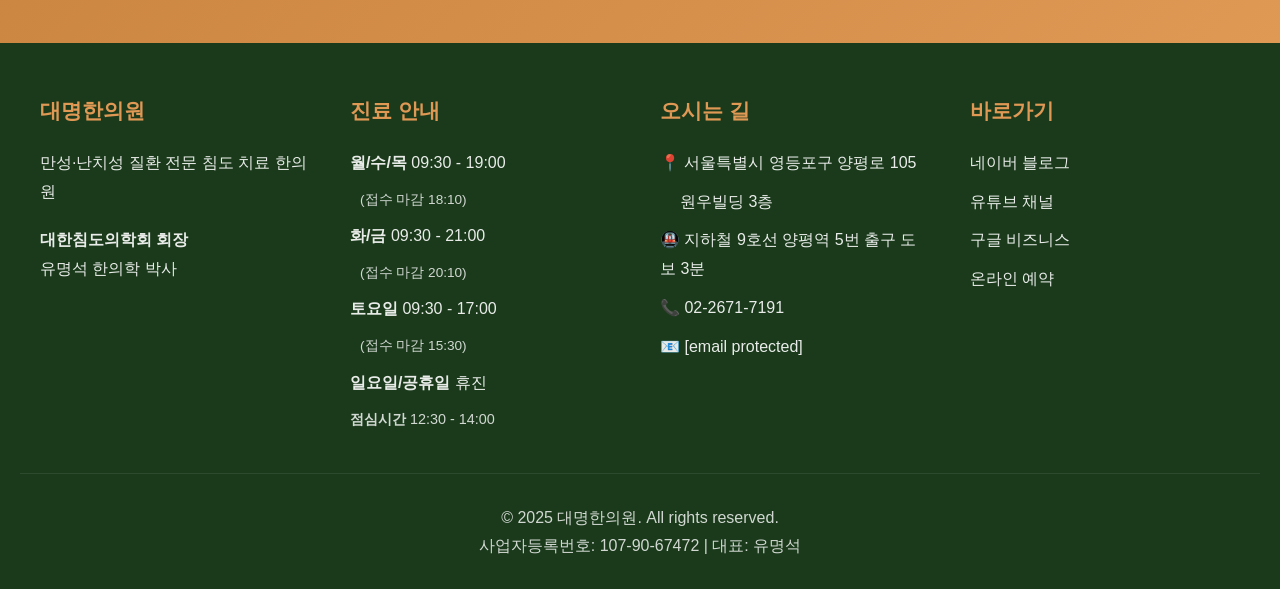
==== commit a18c0ed3: "Update index.html" ====
--- a/index.html
+++ b/index.html
@@ -954,8 +954,12 @@
             <div class="features-grid">
                 <div class="feature-card">
                     <div class="feature-icon">👨‍⚕️</div>
-                    <h3>한의사를 교육하는 한의사</h3>
-                    <p>매년 수 백명의 한의대생과 한의사들을 대상으로<br>국내외 의료진 대상 강의 다수<br>침도 치료의 표준을 만들어가는 권위자</p>
+                    <h3>교육하는 한의사</h3>
+                    <p style="line-height: 2.0;">
+                        매년 수 백명의 한의사 교육<br>
+                        국내외 10개국 의료진 강의<br>
+                        침도 치료 표준 선도
+                    </p>
                 </div>
                 <div class="feature-card">
                     <div class="feature-icon">🌏</div>
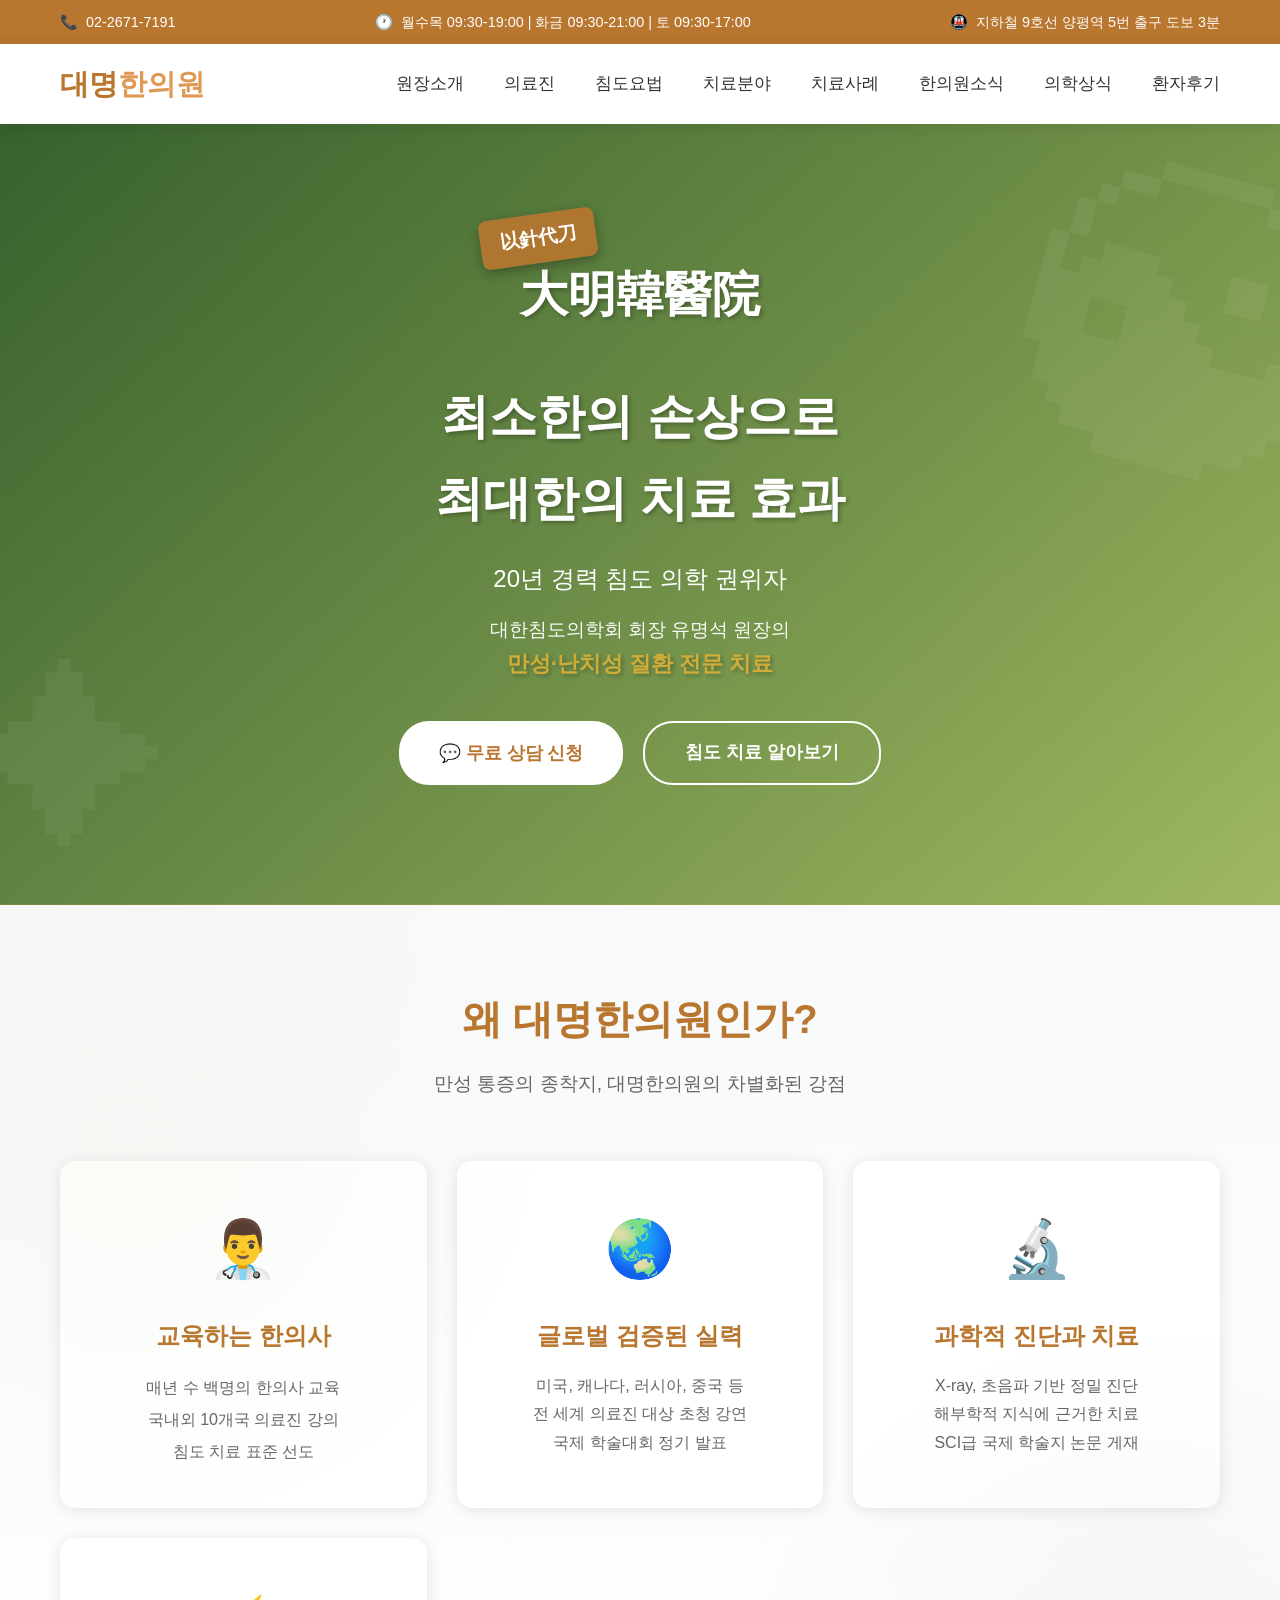
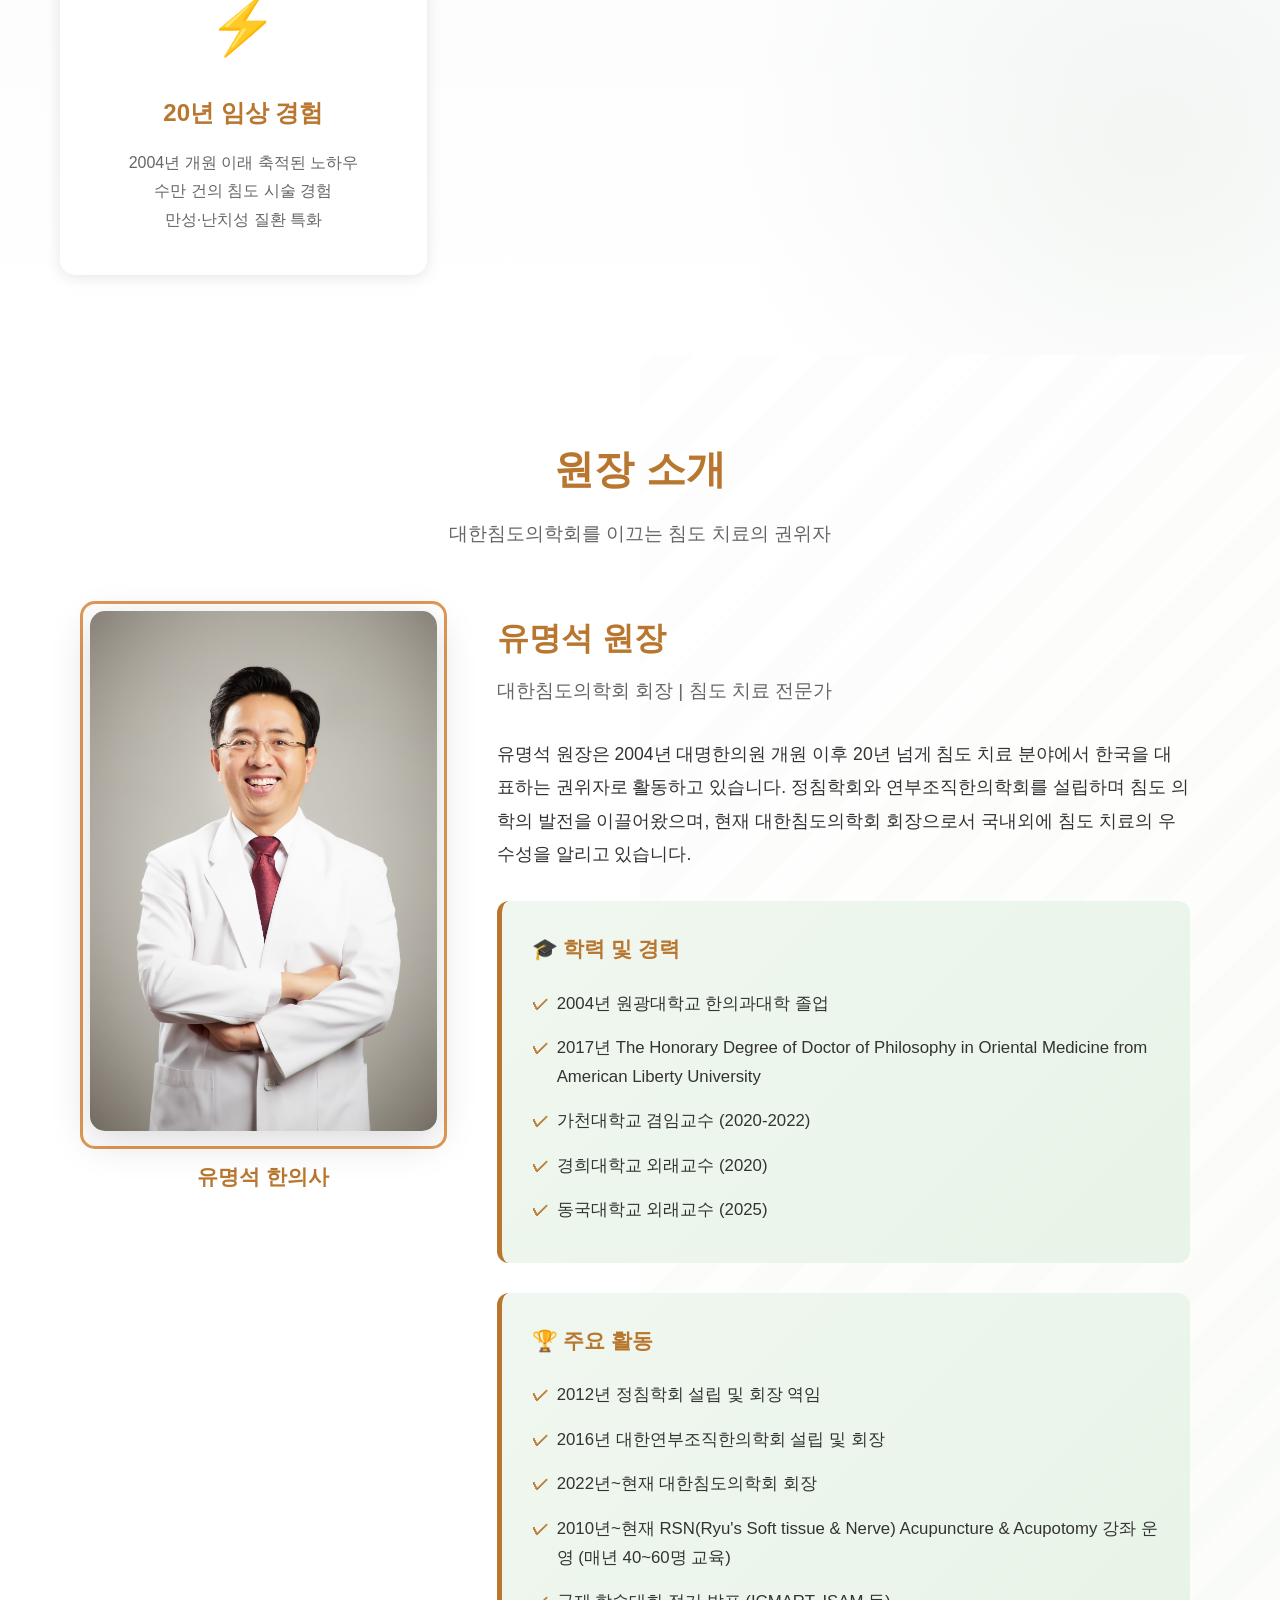
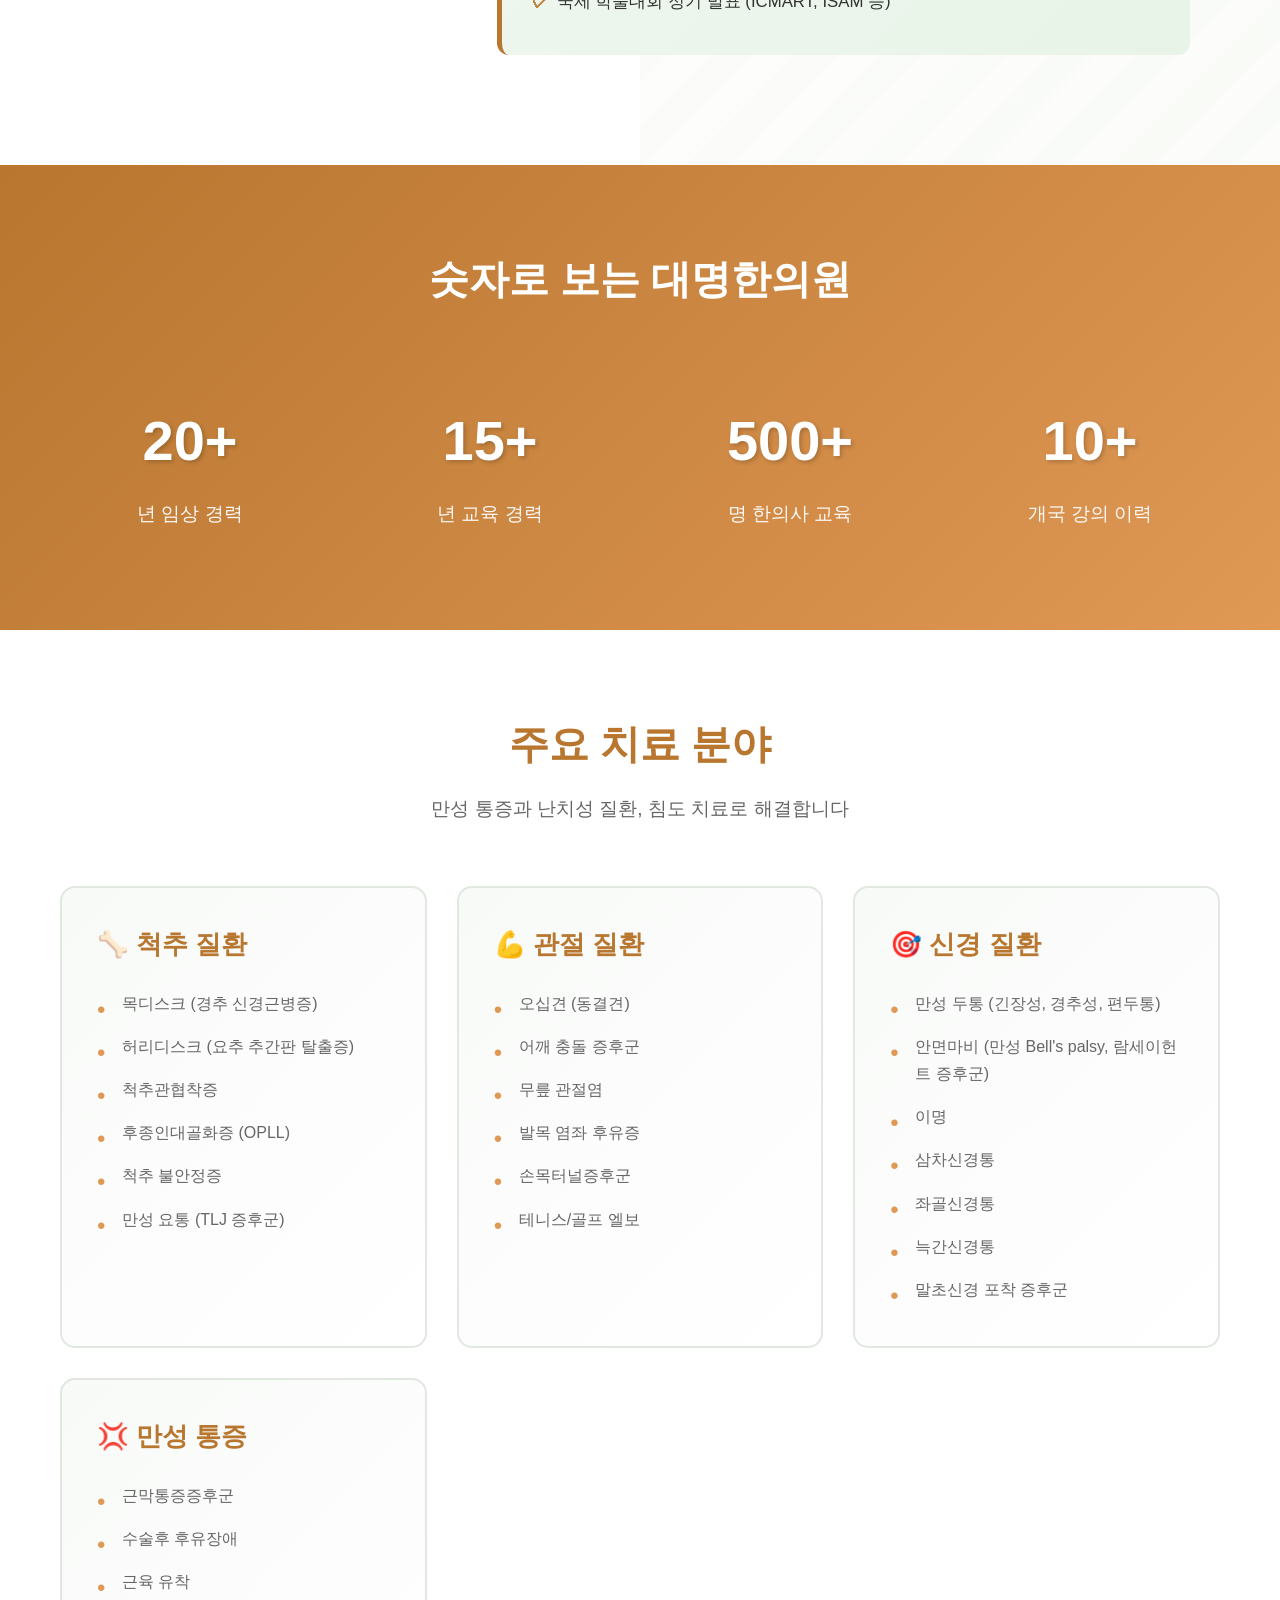
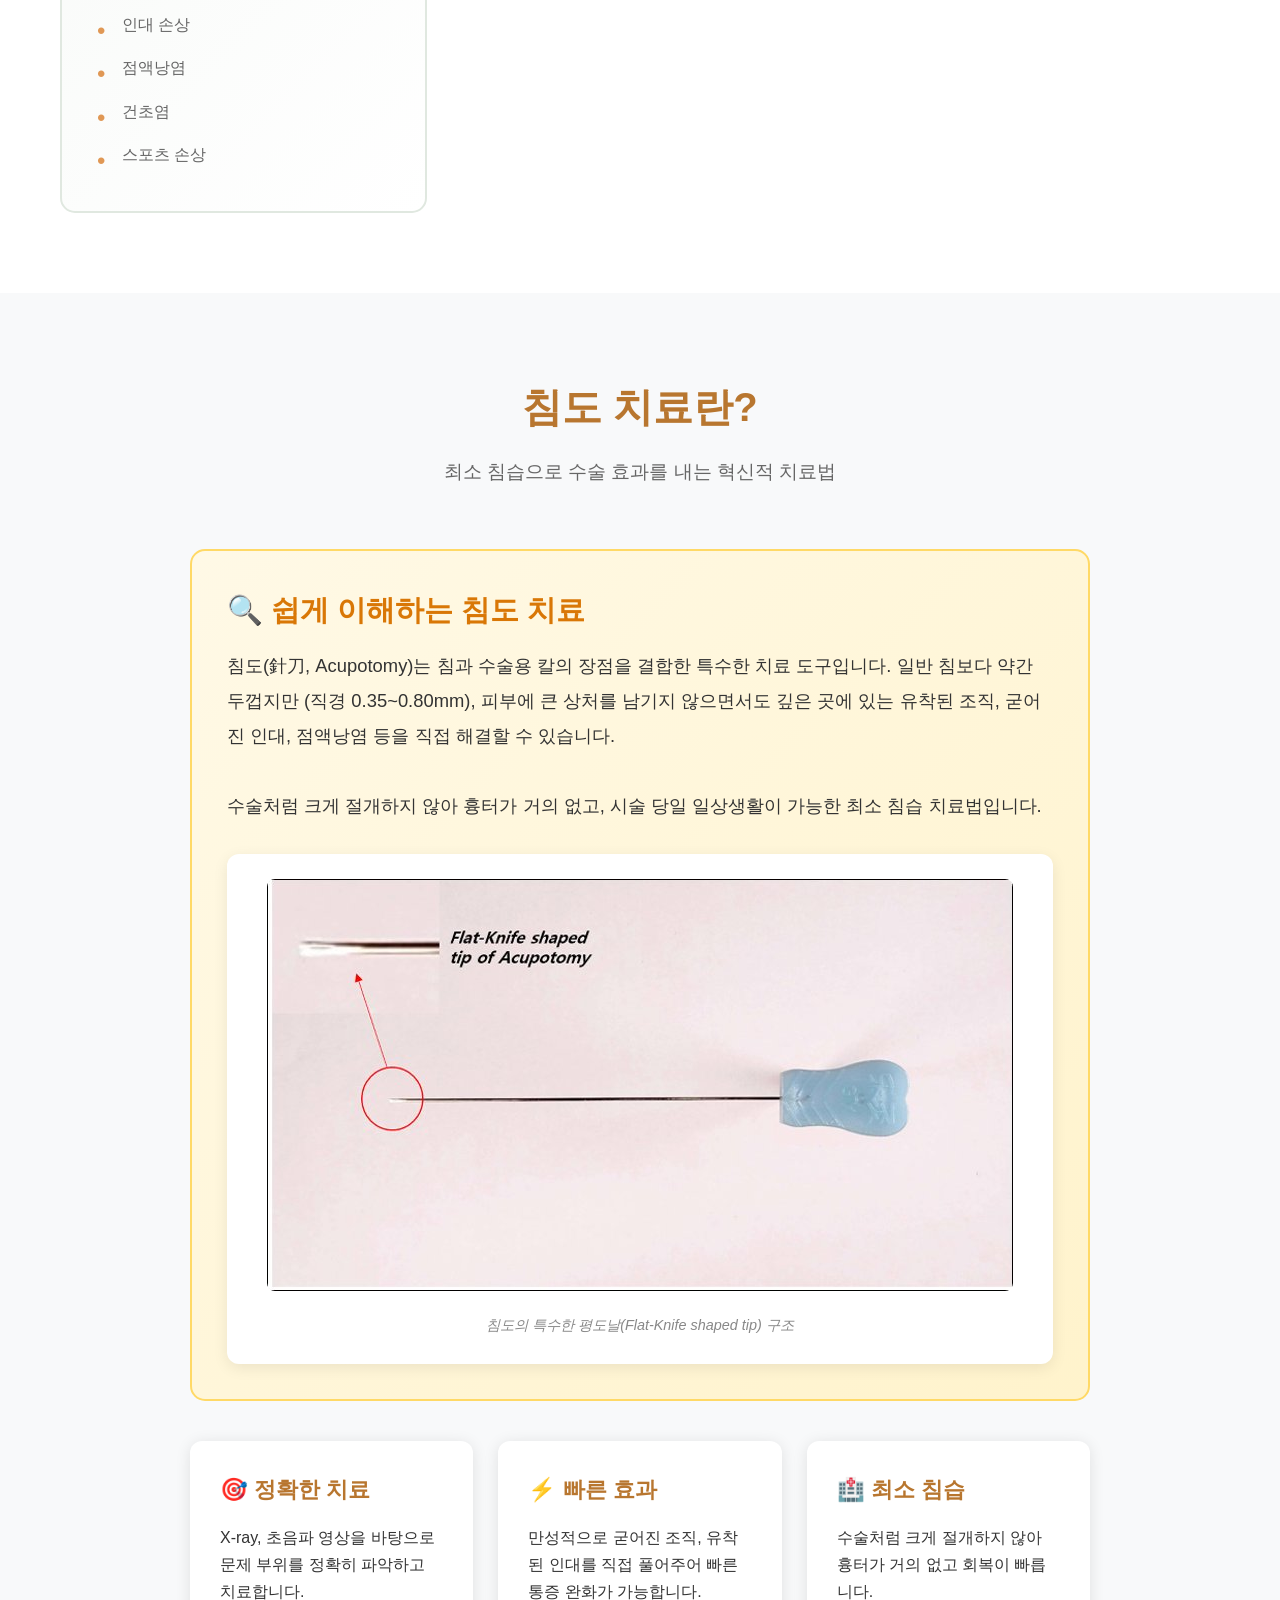
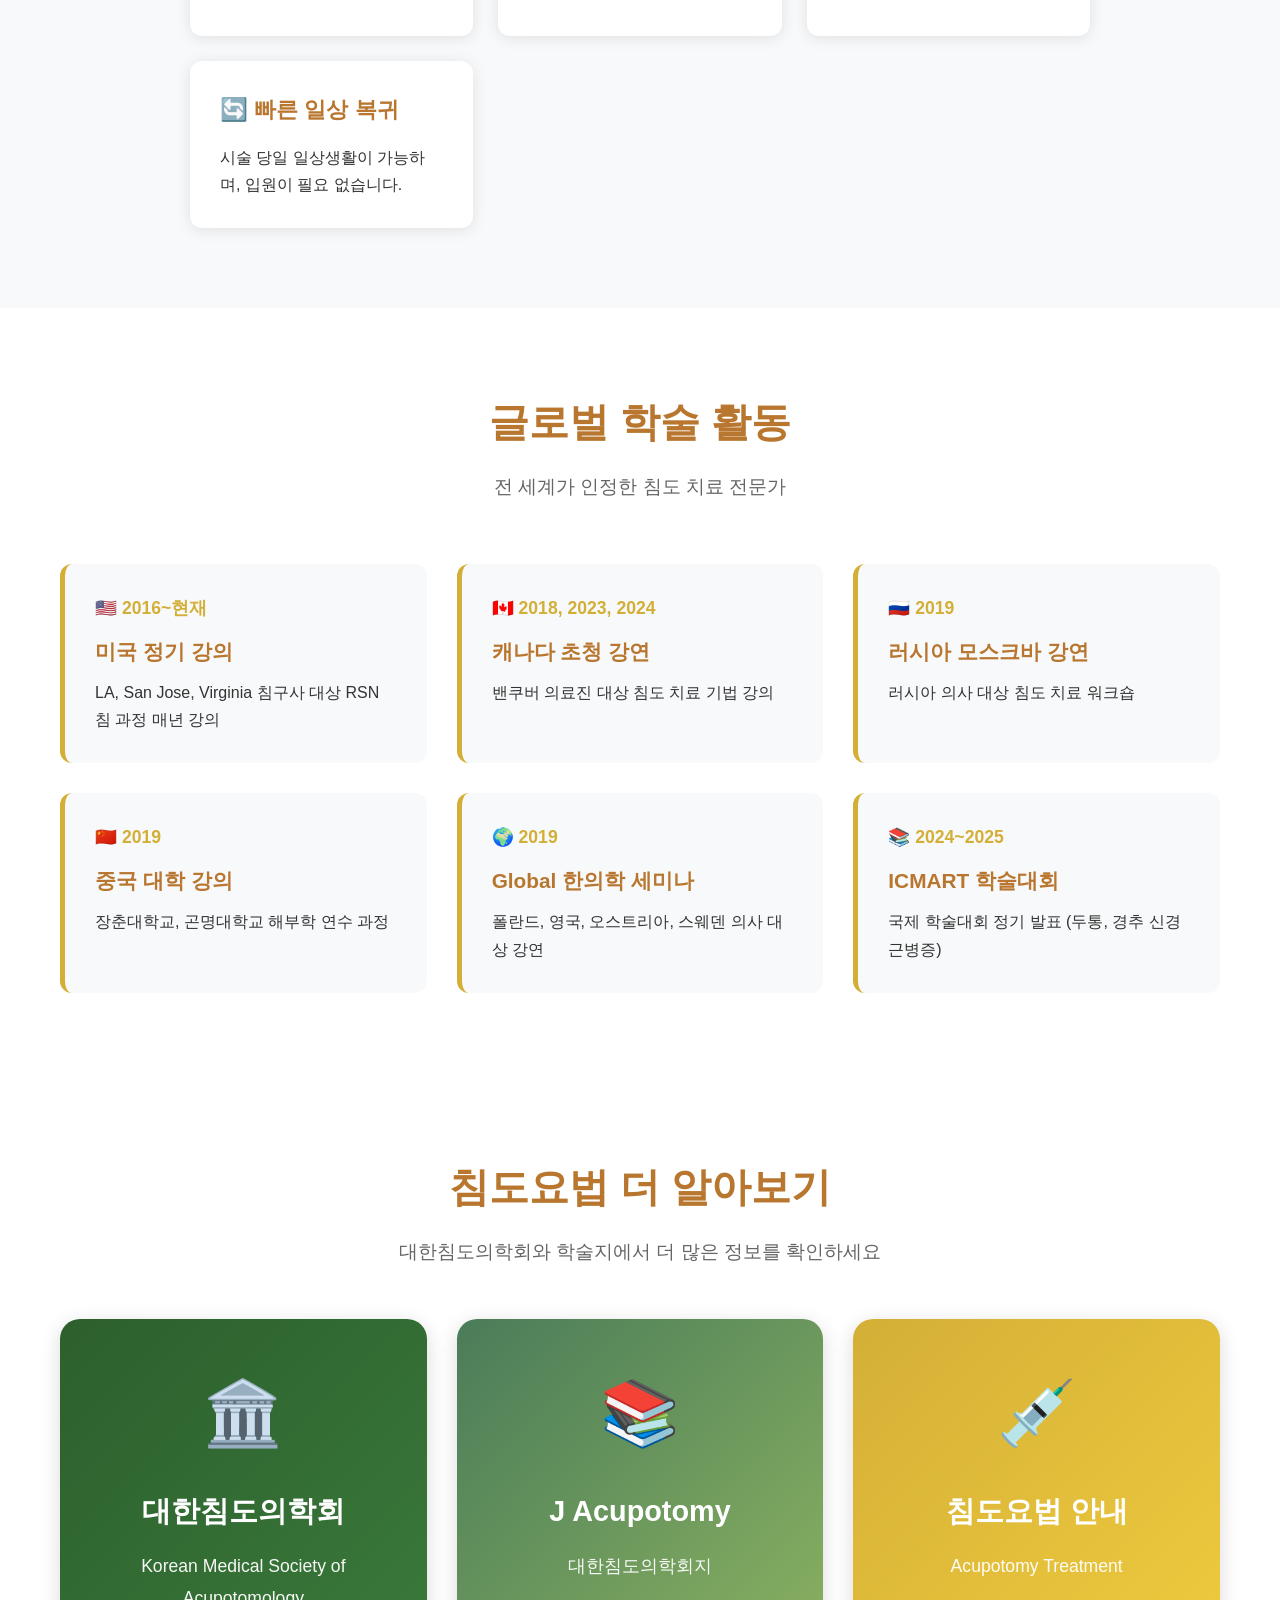
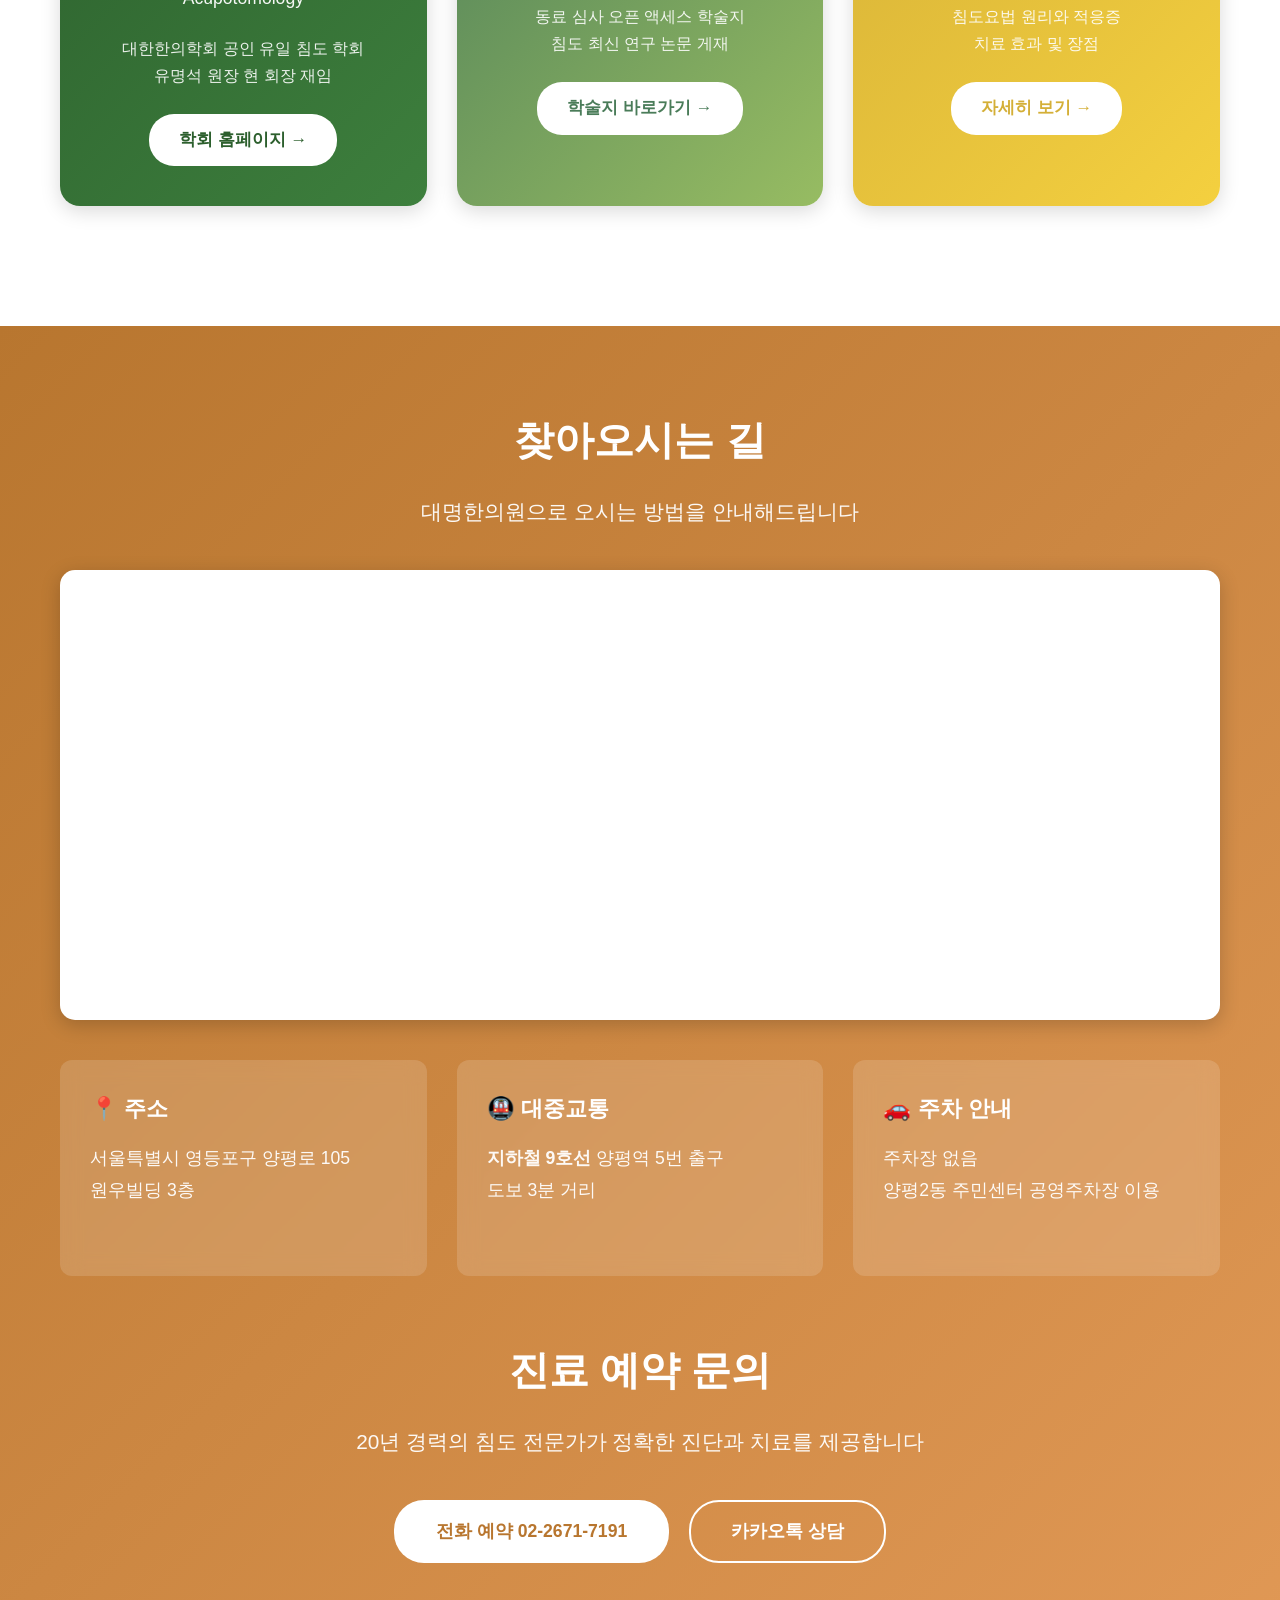
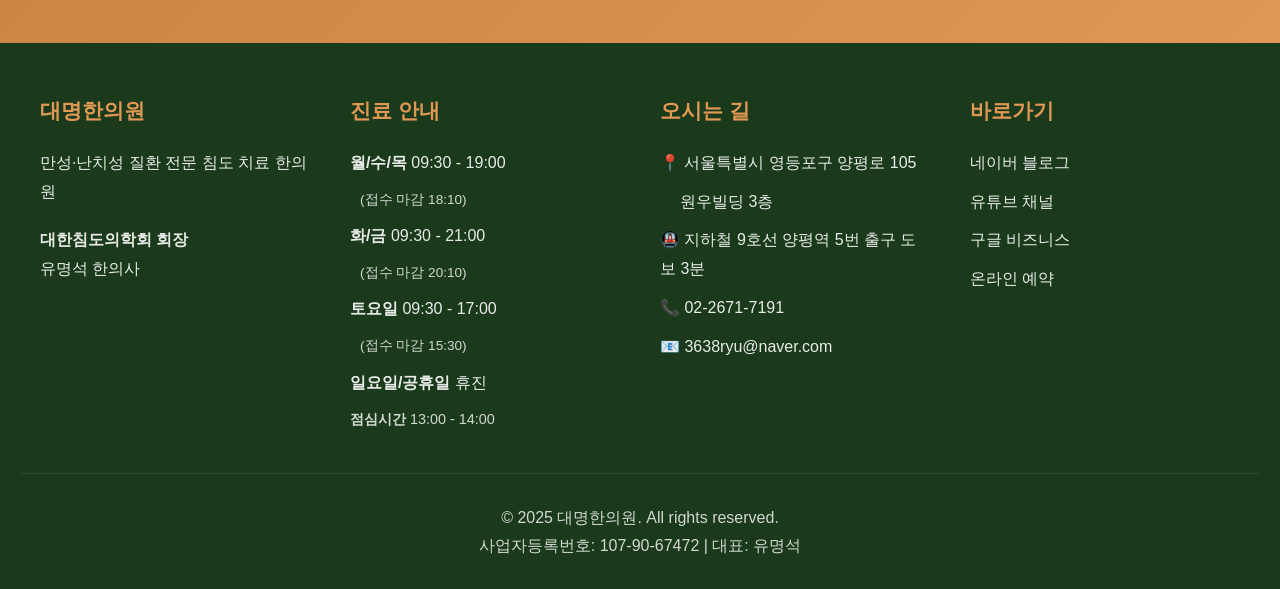
==== commit befdd78d: "Update index.html" ====
--- a/index.html
+++ b/index.html
@@ -992,7 +992,7 @@
                     <div class="director-image-wrapper">
                         <img src="ryu-director.jpg" alt="유명석 원장" class="director-image">
                     </div>
-                    <p class="director-title">유명석 한의학 박사</p>
+                    <p class="director-title">유명석 한의사</p>
                 </div>
                 <div class="director-info">
                     <h3>유명석 원장</h3>
@@ -1358,7 +1358,7 @@
                 <p>만성·난치성 질환 전문 침도 치료 한의원</p>
                 <p style="margin-top: 20px;">
                     <strong>대한침도의학회 회장</strong><br>
-                    유명석 한의학 박사
+                    유명석 한의사
                 </p>
             </div>
             <div class="footer-section">
@@ -1370,7 +1370,7 @@
                 <p><strong>토요일</strong> 09:30 - 17:00</p>
                 <p style="font-size: 0.85em; opacity: 0.8; margin-left: 10px;">(접수 마감 15:30)</p>
                 <p style="margin-top: 10px;"><strong>일요일/공휴일</strong> 휴진</p>
-                <p style="margin-top: 10px; font-size: 0.9em; opacity: 0.8;"><strong>점심시간</strong> 12:30 - 14:00</p>
+                <p style="margin-top: 10px; font-size: 0.9em; opacity: 0.8;"><strong>점심시간</strong> 13:00 - 14:00</p>
             </div>
             <div class="footer-section">
                 <h3>오시는 길</h3>
@@ -1378,7 +1378,7 @@
                 <p style="margin-left: 20px;">원우빌딩 3층</p>
                 <p style="margin-top: 10px;">🚇 지하철 9호선 양평역 5번 출구 도보 3분</p>
                 <p style="margin-top: 10px;">📞 02-2671-7191</p>
-                <p>📧 <a href="/cdn-cgi/l/email-protection" class="__cf_email__" data-cfemail="deede8ede6aca7ab9eb6bfb0b3bfb7b2f0b0bbaa">[email&#160;protected]</a></p>
+                <p>📧 <a href="mailto:3638ryu@naver.com">3638ryu@naver.com</a></p>
             </div>
             <div class="footer-section">
                 <h3>바로가기</h3>
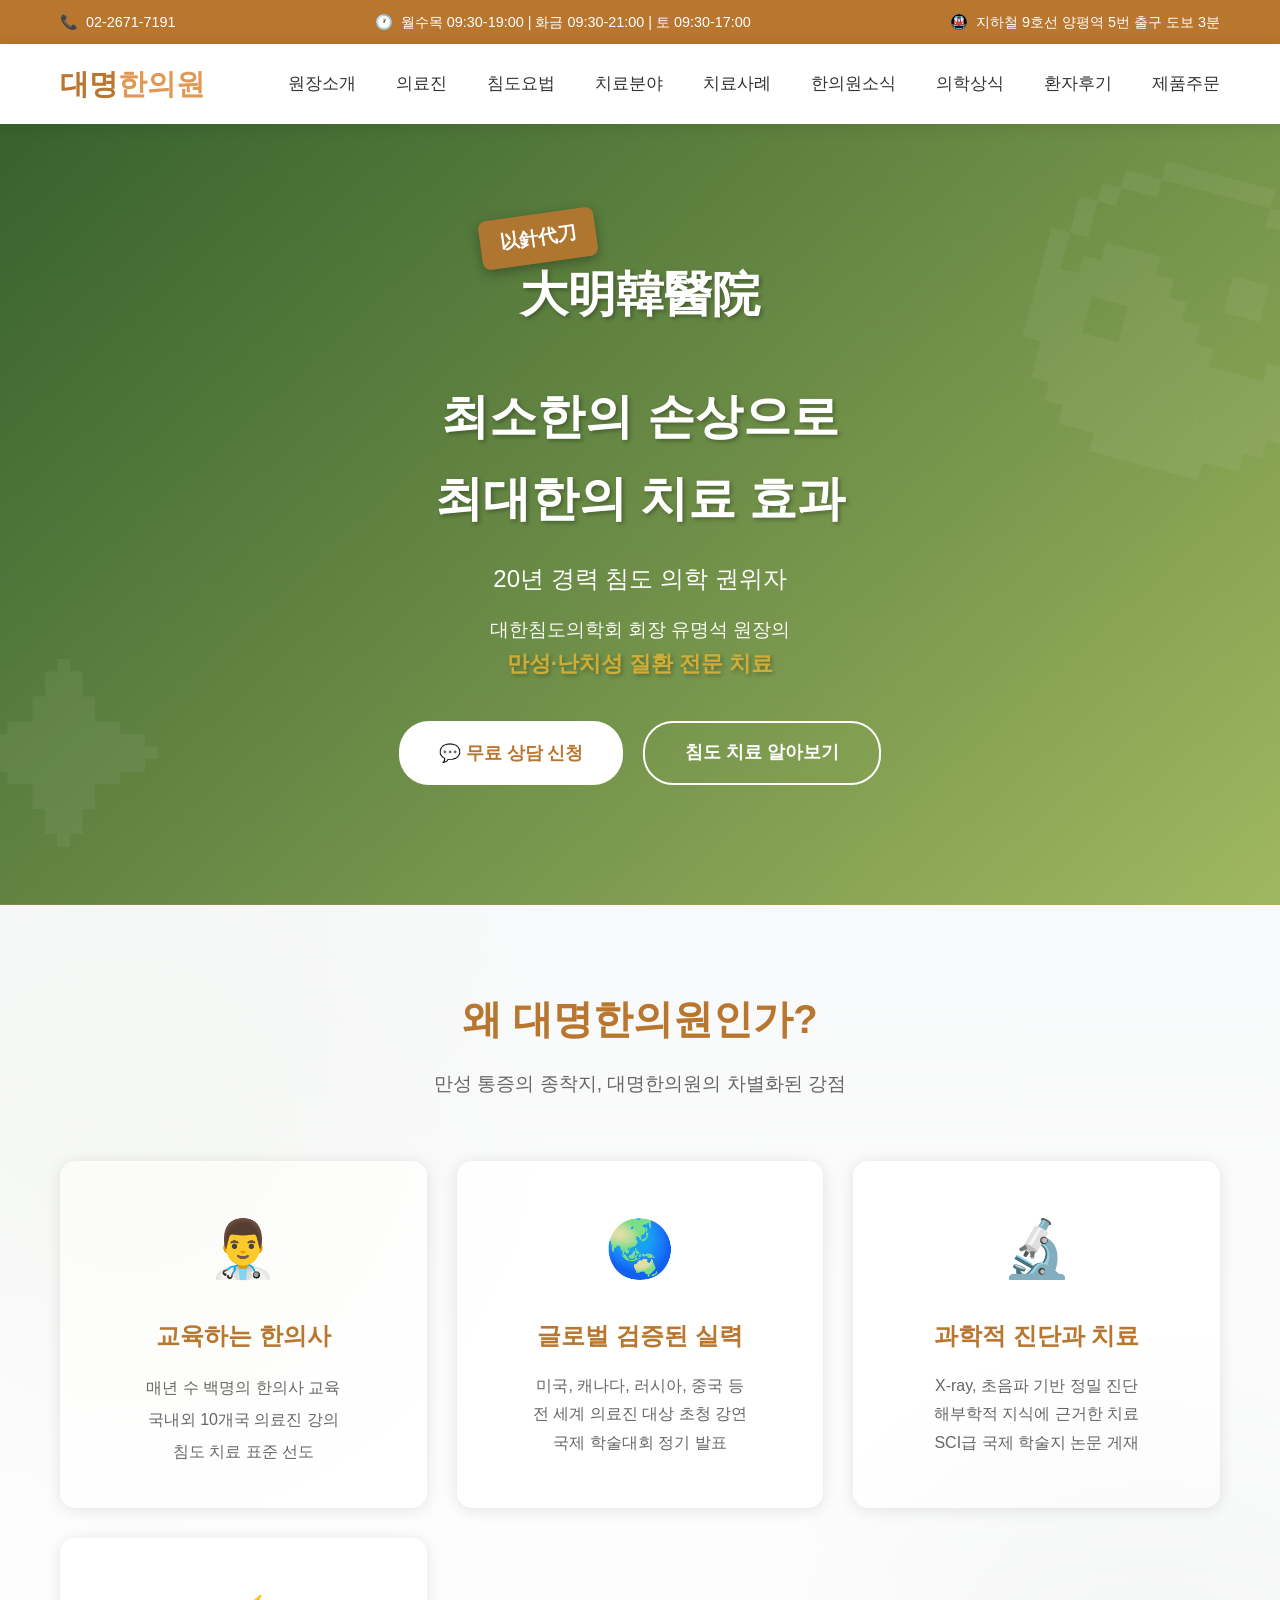
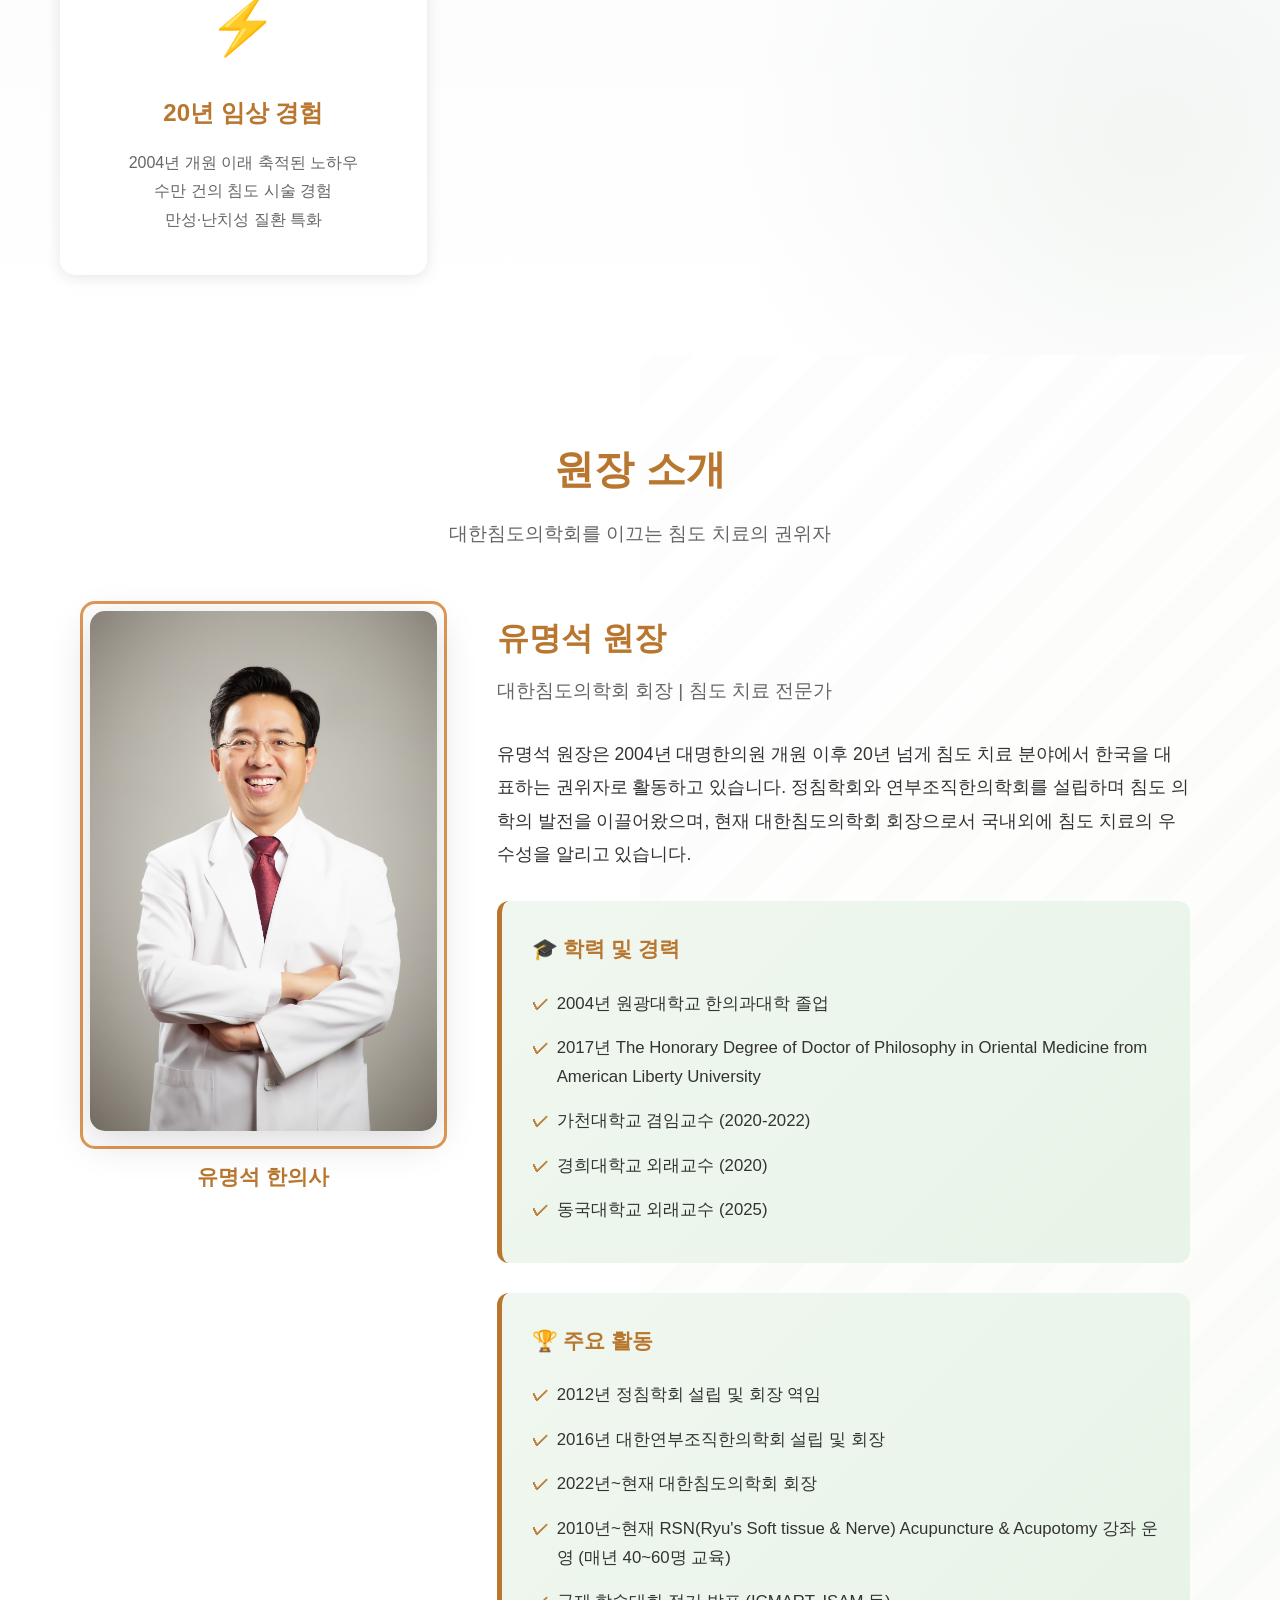
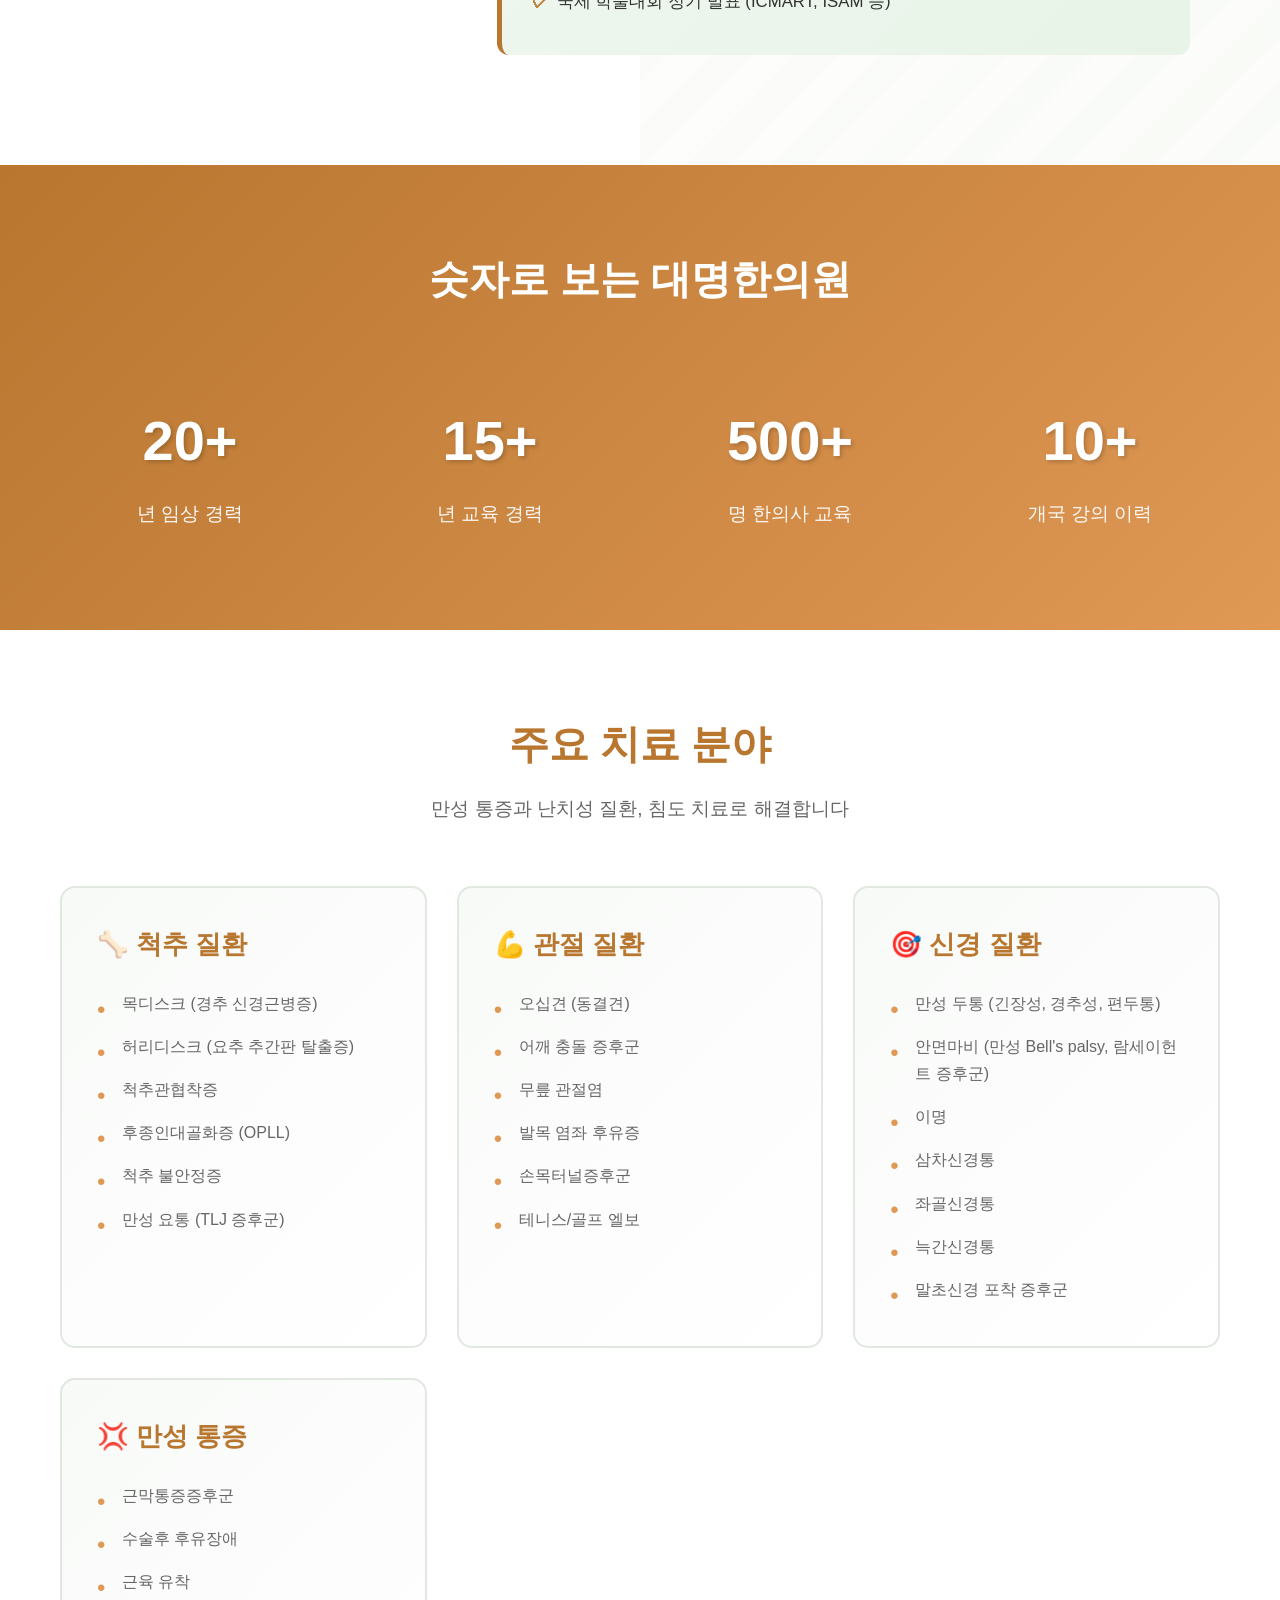
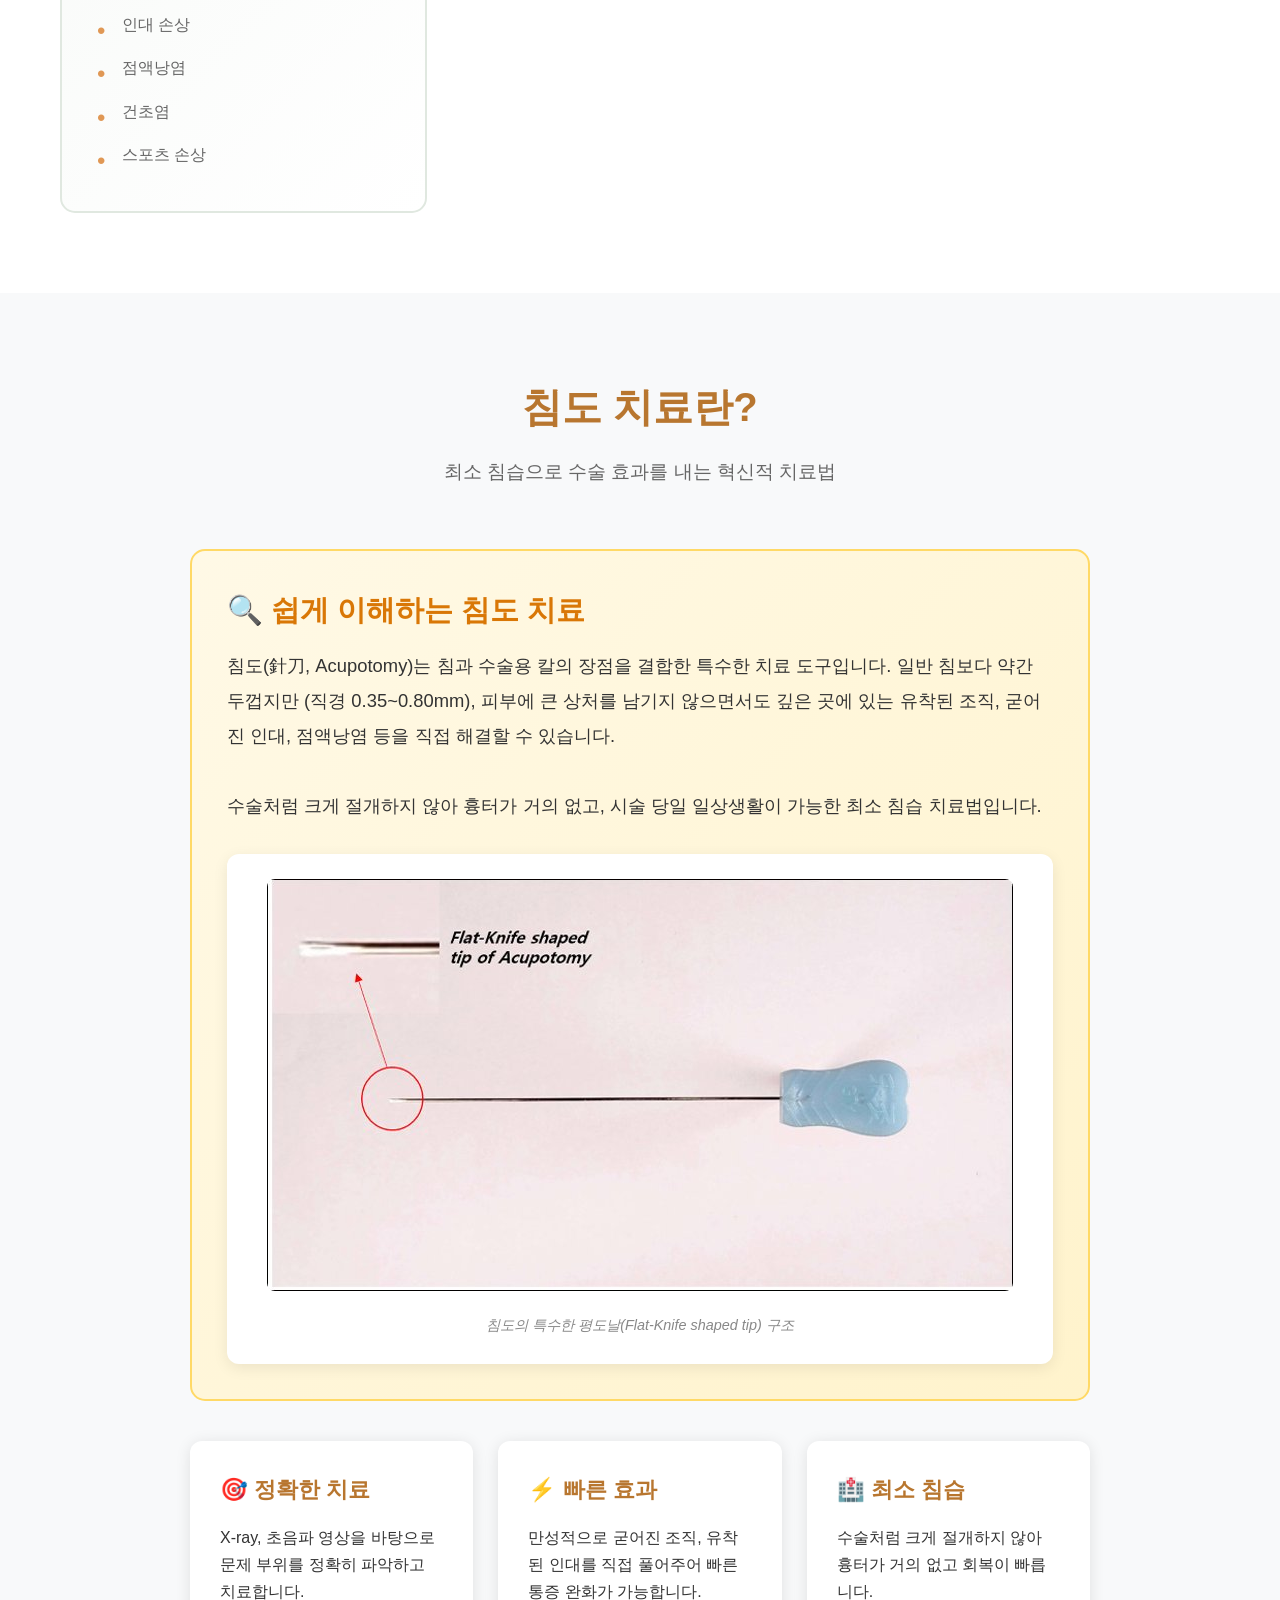
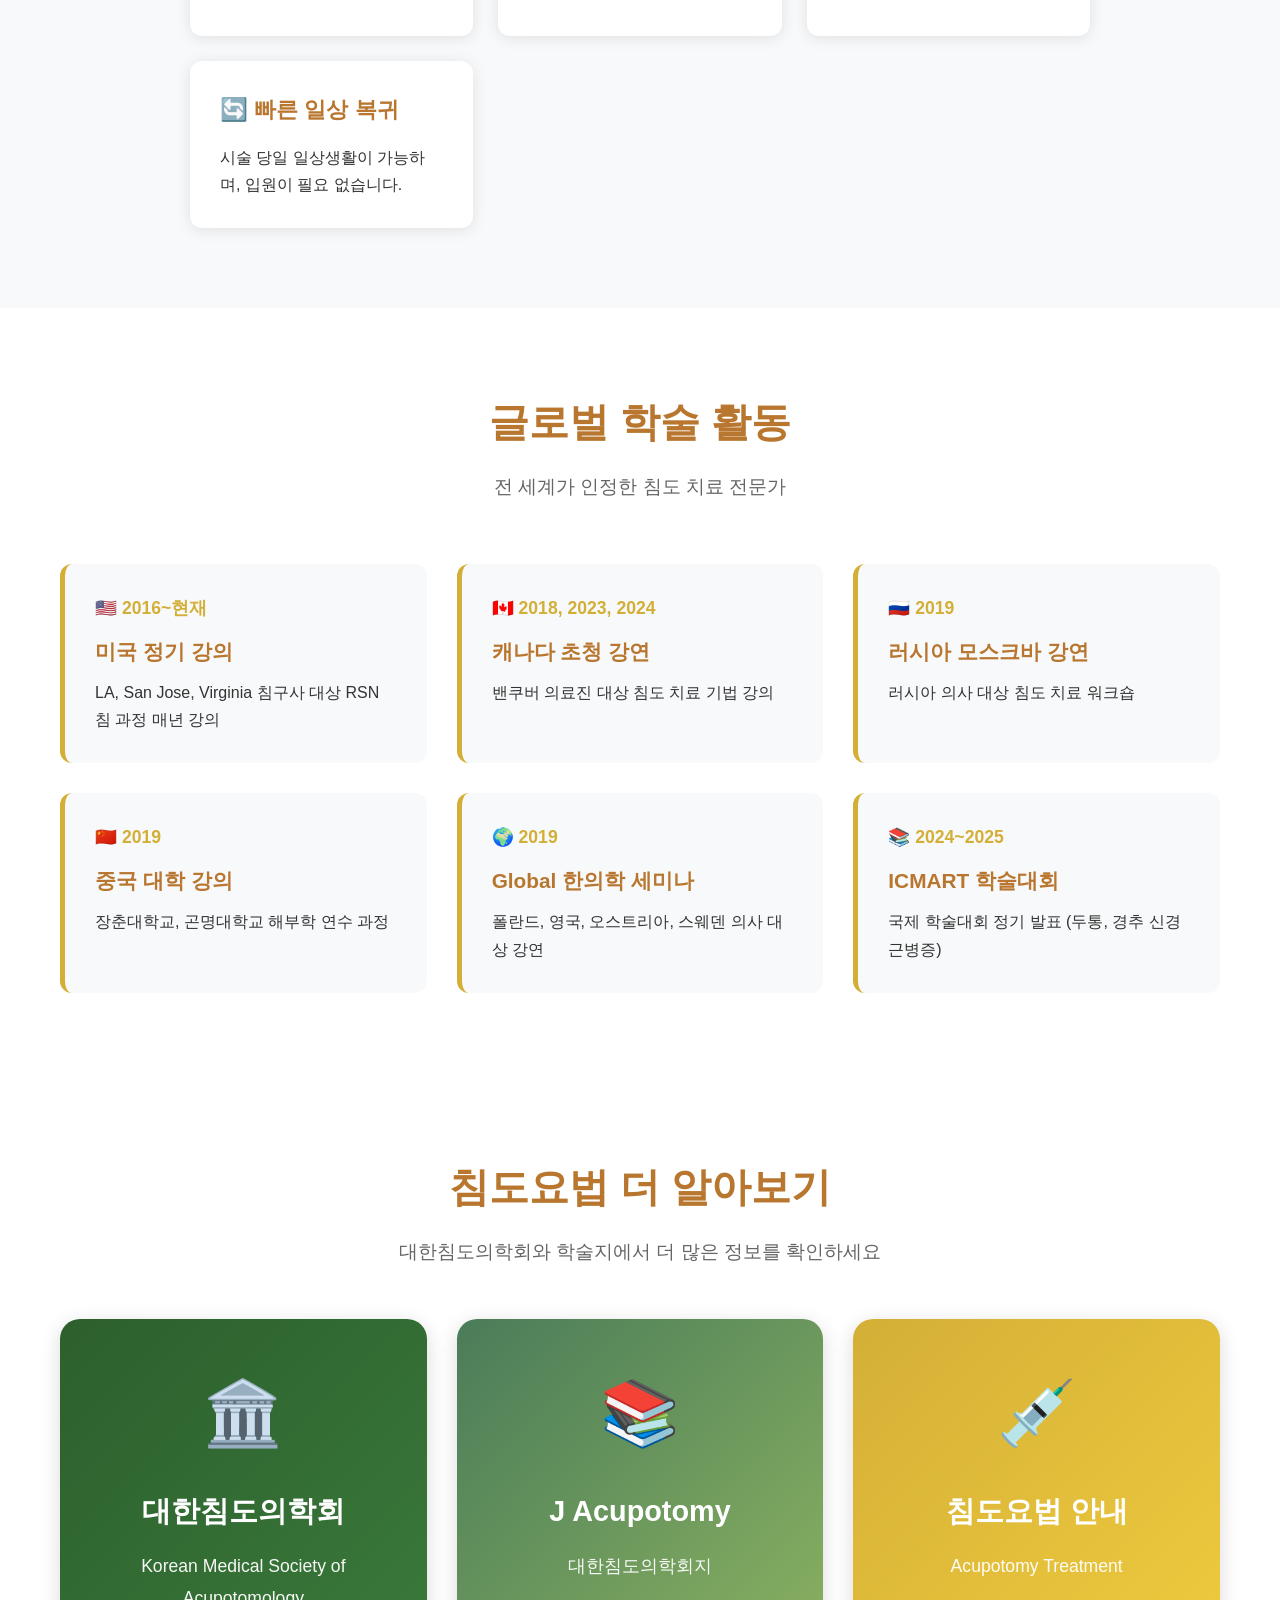
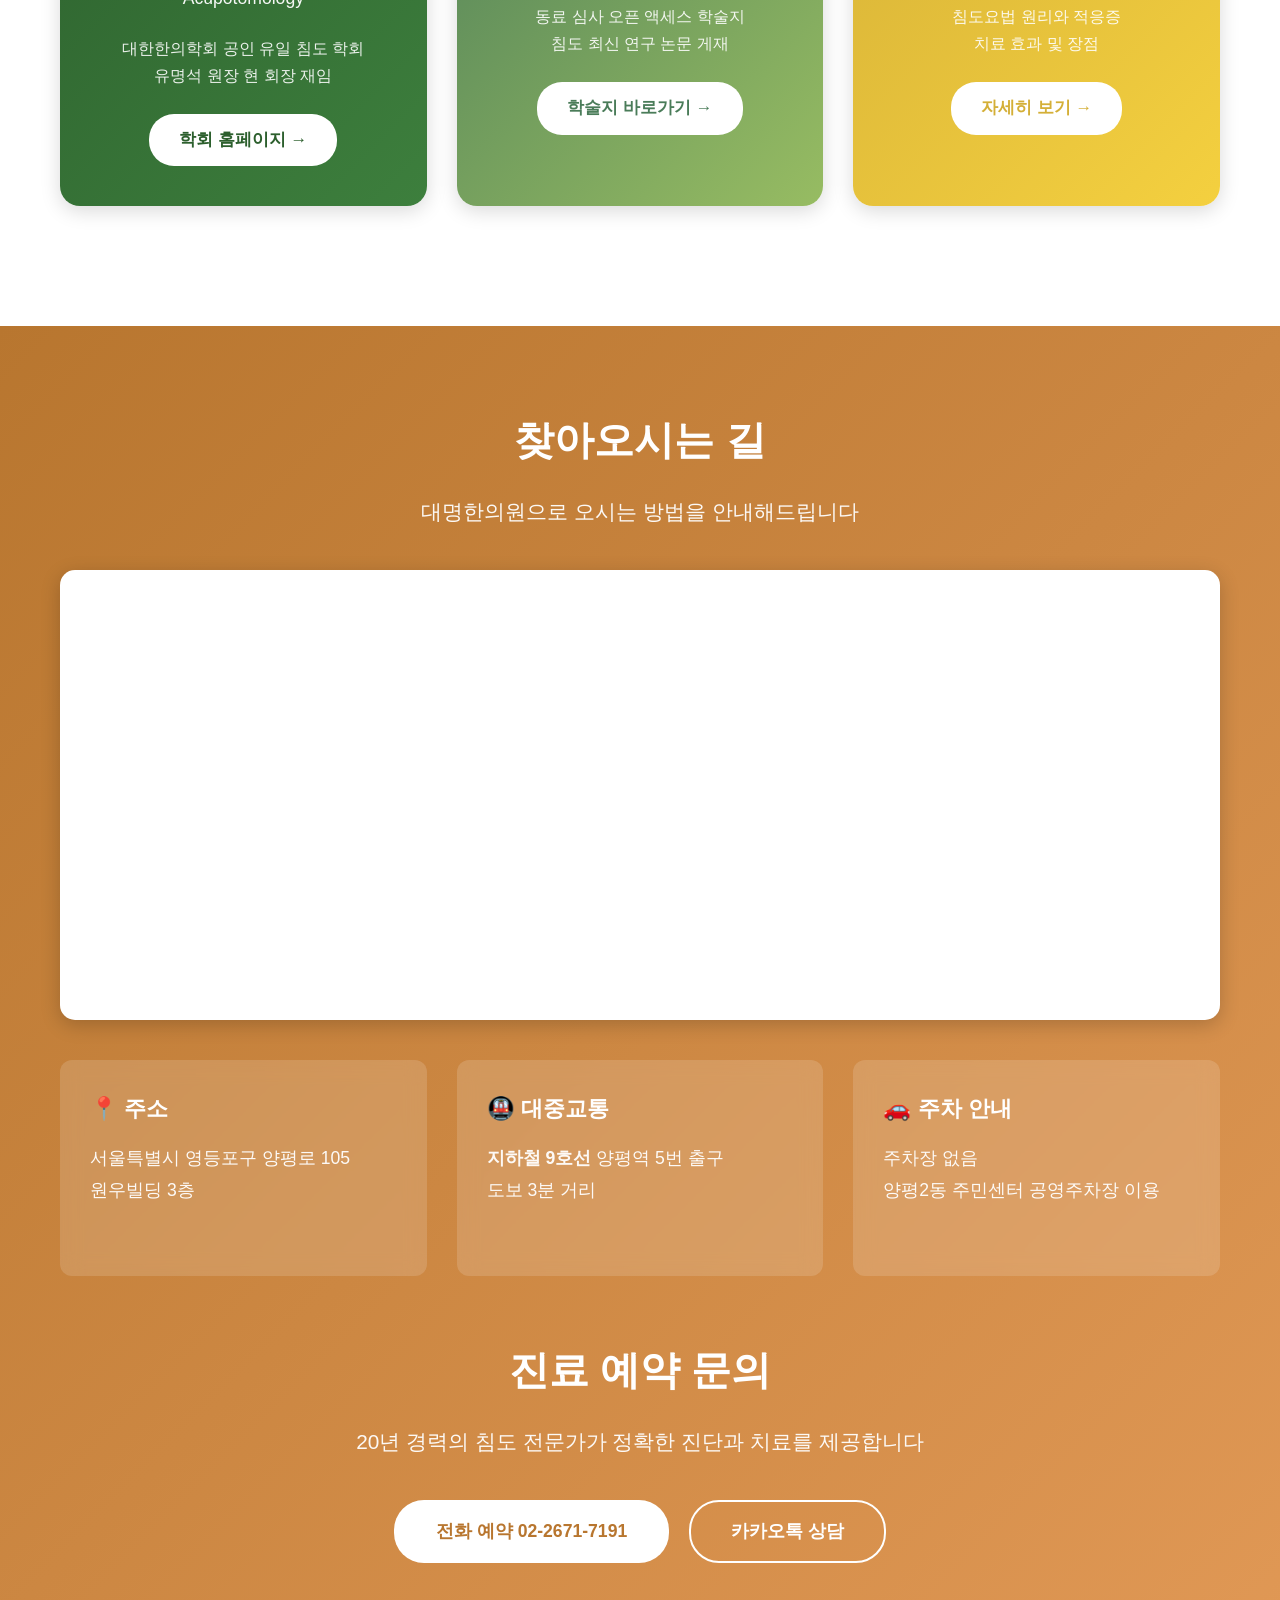
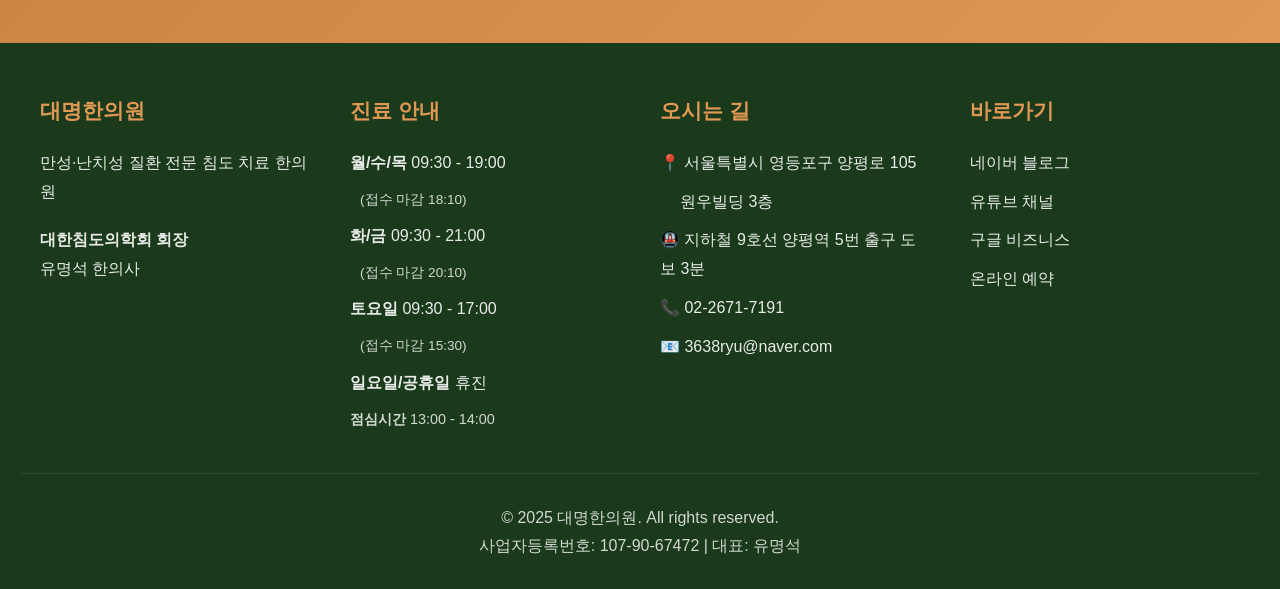
==== commit a84028b8: "제품 주문 페이지 추가 (구글 스프레드시트 연동) - products.html: 10개 제품을 담아 주문할 수 있는 주문 페이지 추가 - 결제 없이 주문 정보(이름/연락처/수령방법" ====
--- a/index.html
+++ b/index.html
@@ -917,6 +917,7 @@
                 <li><a href="news.html">한의원소식</a></li>
                 <li><a href="health-tips.html">의학상식</a></li>
                 <li><a href="reviews.html">환자후기</a></li>
+                <li><a href="products.html">제품주문</a></li>
             </ul>
             <button class="mobile-menu-btn">☰</button>
         </div>
